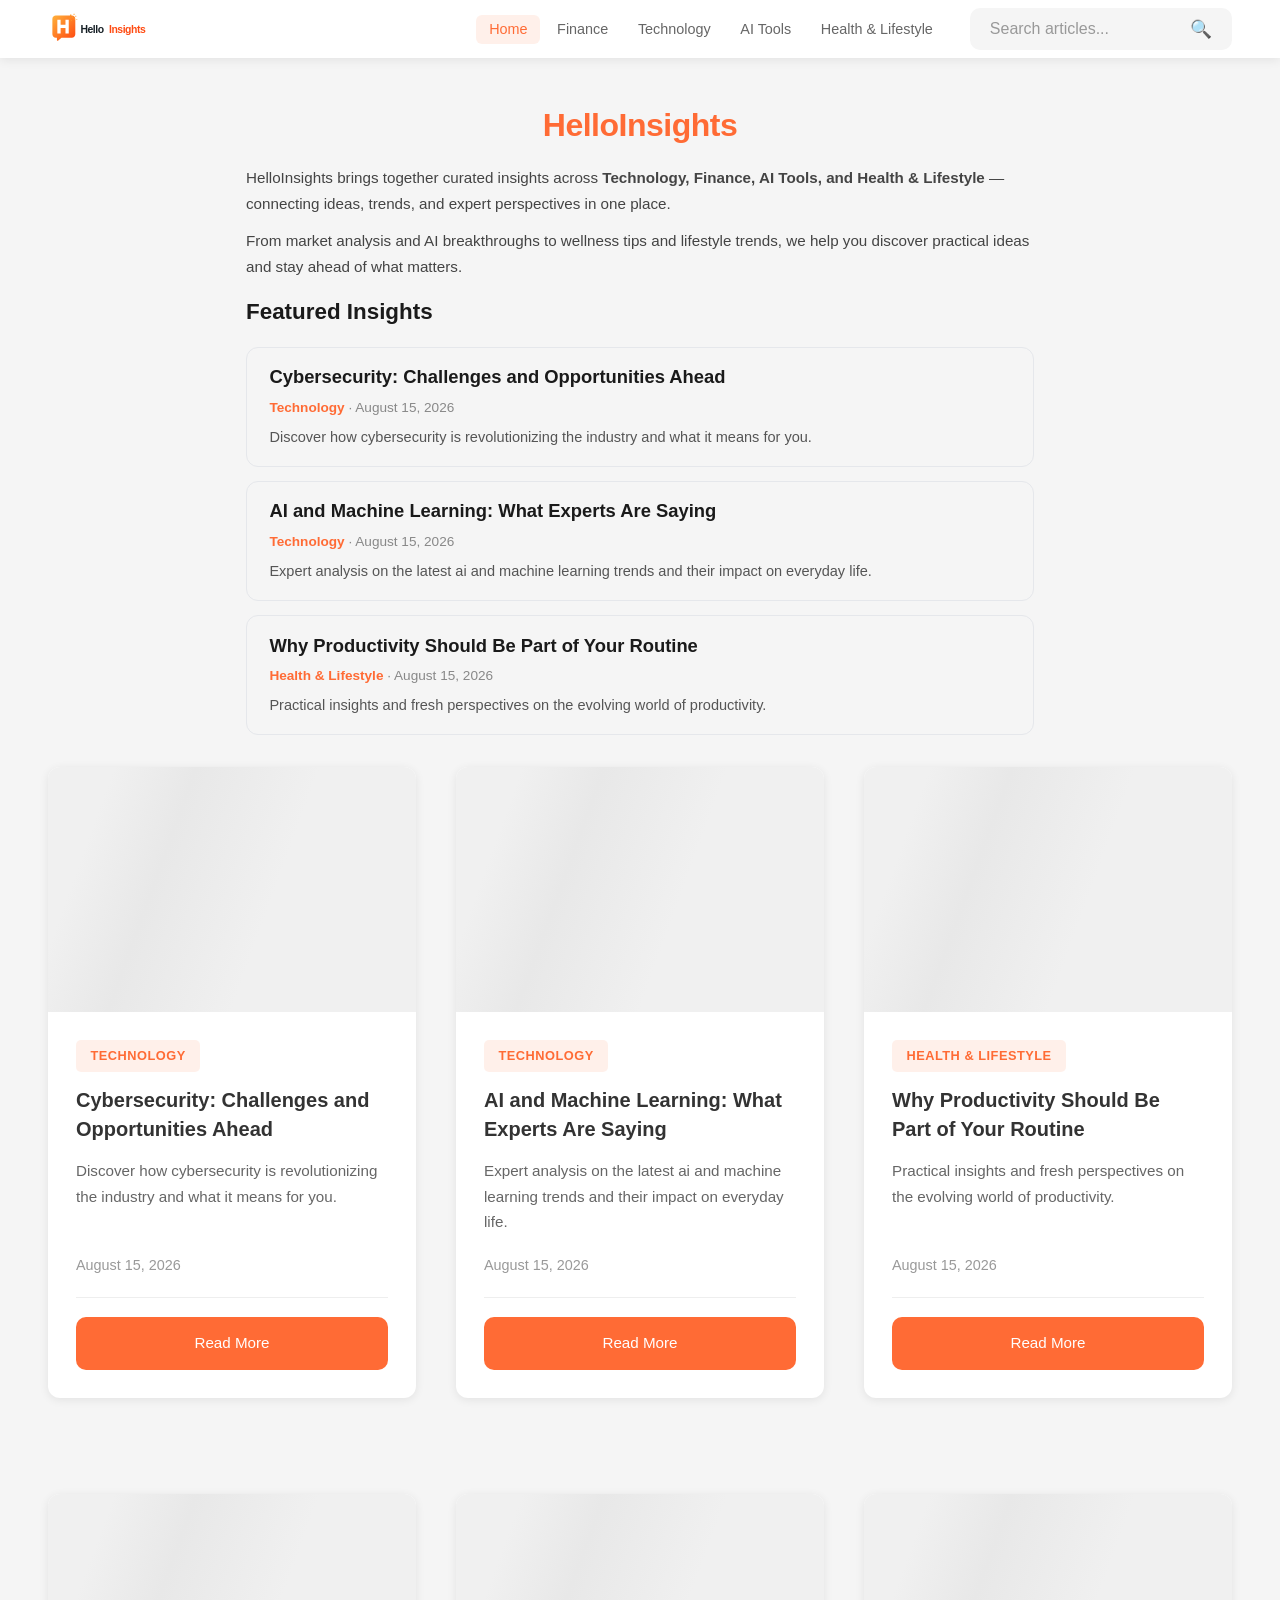
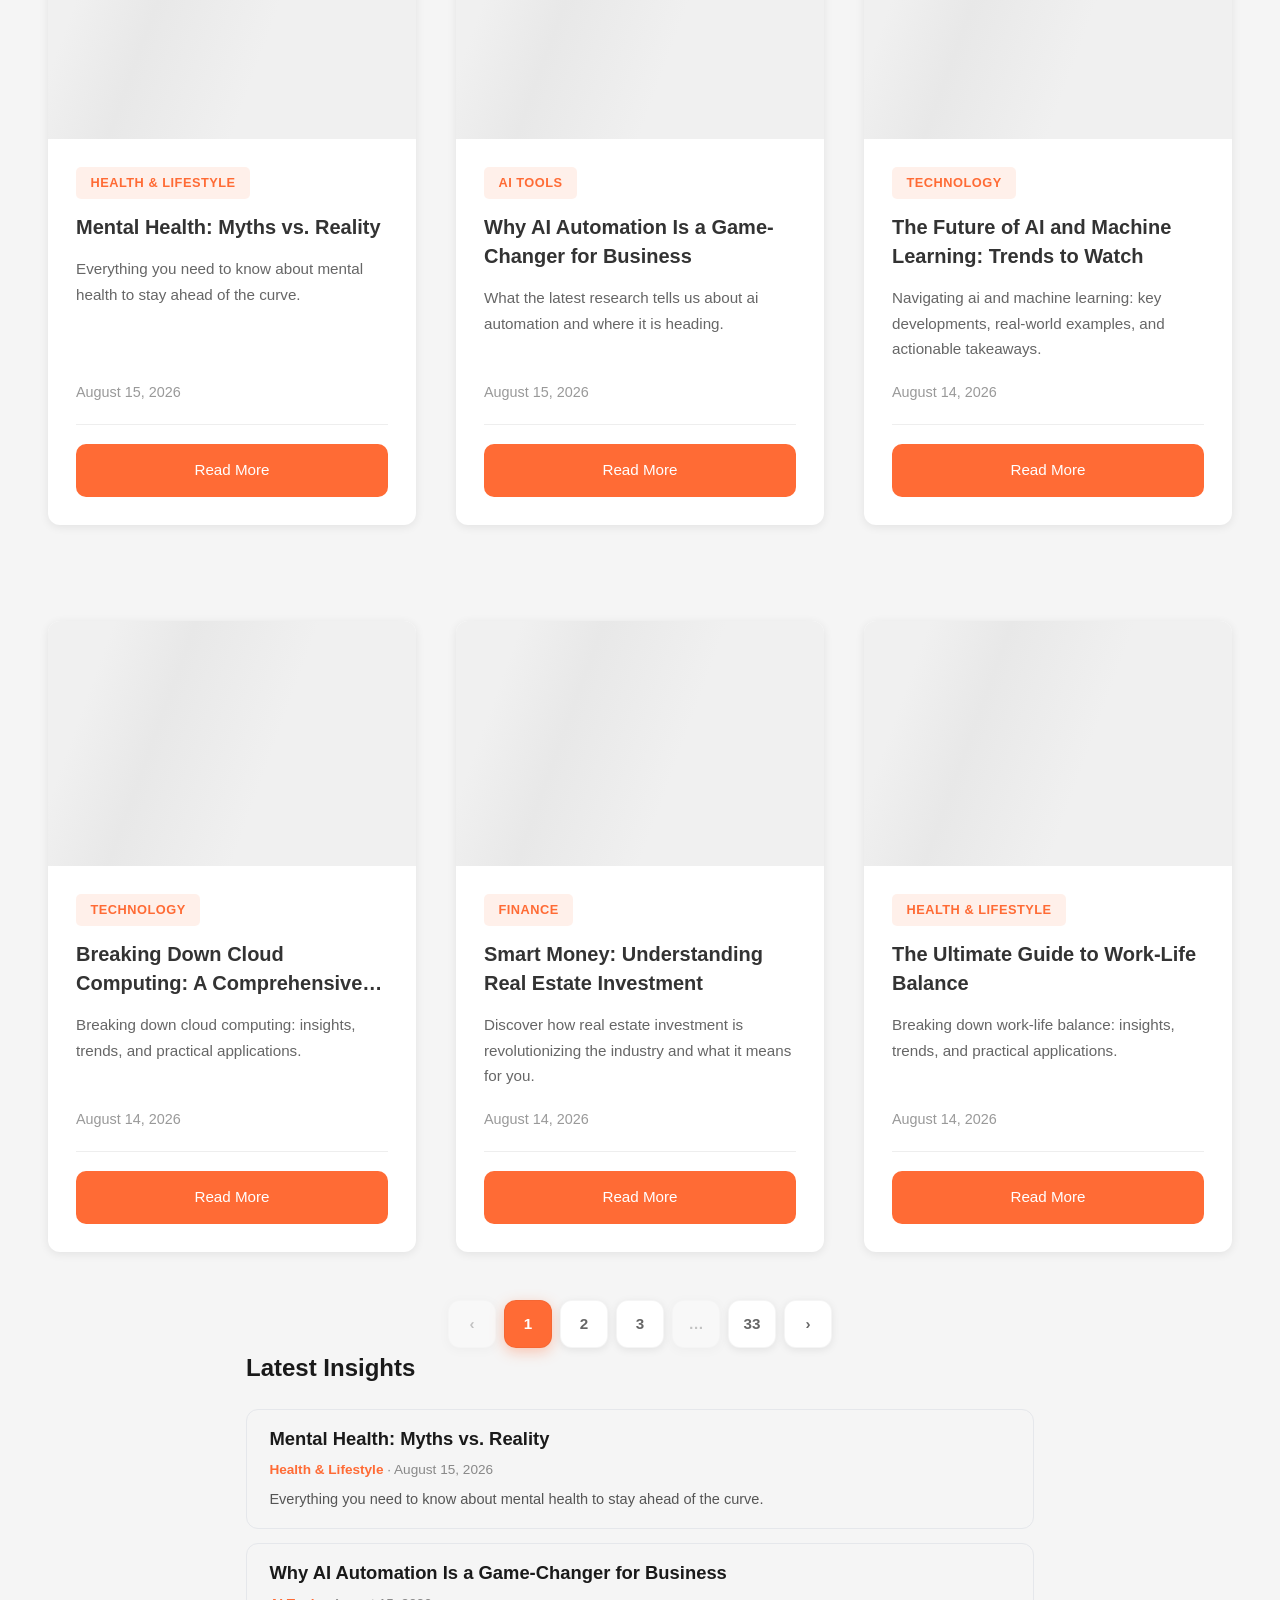
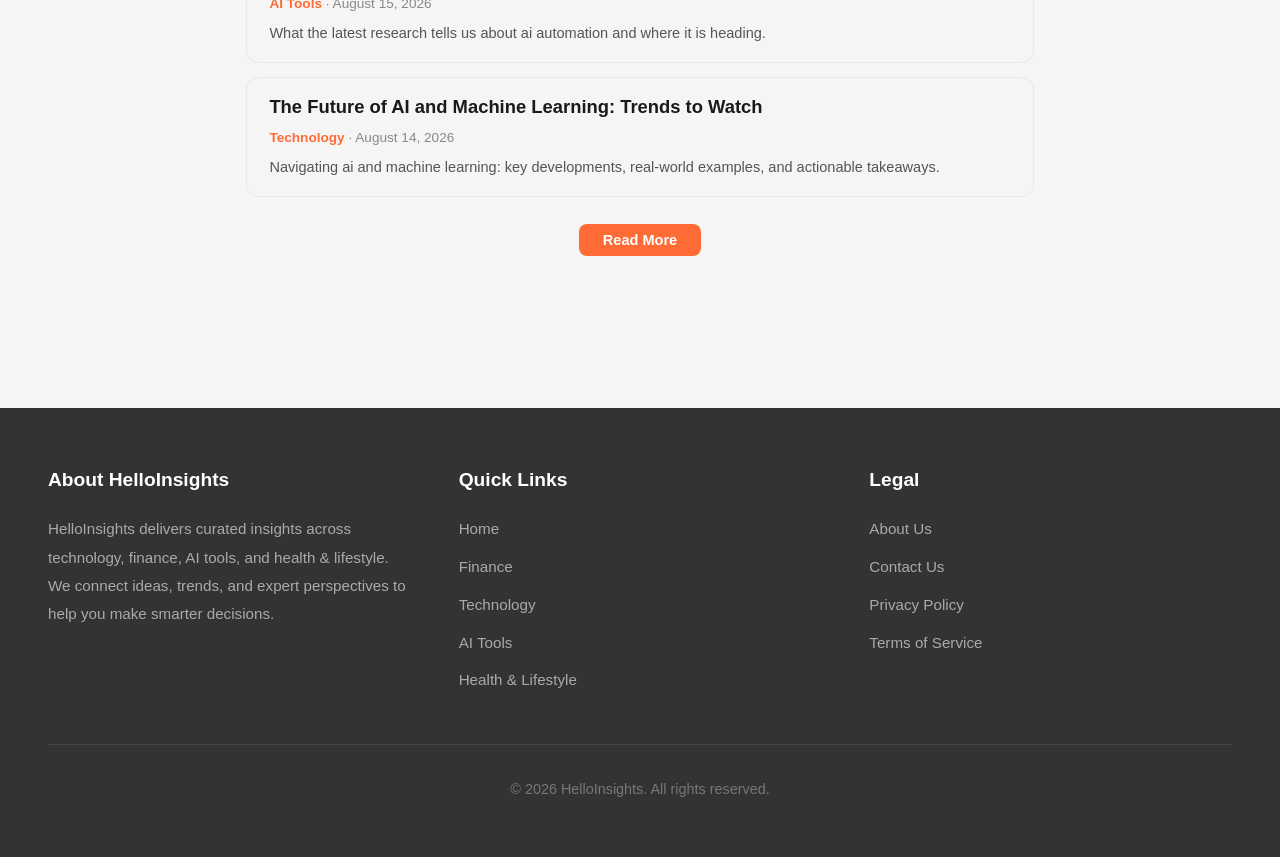
==== index.html @ 56c9c2f6 "Initial commit" ====
<!DOCTYPE html>
<html lang="en">
<head>
    <meta charset="UTF-8">
    <link rel="icon" href="data:image/svg+xml,%3Csvg xmlns='http://www.w3.org/2000/svg' viewBox='0 0 32 32'%3E%3Crect width='32' height='32' rx='6' fill='%23ff6b35'/%3E%3Ctext x='16' y='23' text-anchor='middle' fill='white' font-family='Arial,sans-serif' font-weight='bold' font-size='22'%3EH%3C/text%3E%3C/svg%3E" />
    <meta name="viewport" content="width=device-width, initial-scale=1.0">
    <title>HelloInsights | Technology, Finance, AI &amp; Lifestyle Insights</title>
    <meta name="description" content="Explore the latest insights on technology, finance, AI tools, health, and lifestyle. Discover practical ideas, trends, and expert perspectives with HelloInsights.">
    <meta name="keywords" content="news, insights, technology, finance, AI, health, lifestyle">
    <link rel="preconnect" href="https://images.unsplash.com" crossorigin>
    <link rel="dns-prefetch" href="https://images.unsplash.com">
    <link rel="preconnect" href="https://pagead2.googlesyndication.com" crossorigin>
    <link rel="dns-prefetch" href="https://pagead2.googlesyndication.com">
    <link rel="stylesheet" href="style.css" media="print" onload="this.media='all'">
    <noscript><link rel="stylesheet" href="style.css"></noscript>
    <script src="ads-config.js" defer></script>
    <script src="config-loader.js" async></script>
    <style>
    /* ===== Hero Intro ===== */
    .hero-intro{max-width:820px;margin:0 auto 0.8rem;padding:0 1rem;text-align:left;color:#444;line-height:1.7;font-size:0.95rem;}
    .hero-intro h1{font-size:2rem;font-weight:800;color:#ff6b35;text-align:center;margin:0 0 0.8rem;letter-spacing:-0.5px;}
    .hero-intro p{margin-bottom:0.7rem;}
    .hero-intro p:last-child{margin-bottom:0;}

    /* ===== Featured Insights Section ===== */
    .featured-section{max-width:820px;margin:0 auto 2rem;padding:0 1rem;}
    .featured-section h2{font-size:1.4rem;font-weight:700;color:#1a1a1a;margin-bottom:1rem;}
    .featured-card{display:block;padding:1.1rem 1.4rem;border:1px solid #e5e7eb;border-radius:12px;margin-bottom:0.85rem;text-decoration:none;color:inherit;transition:box-shadow .2s,border-color .2s;}
    .featured-card:hover{border-color:#ff6b35;box-shadow:0 2px 12px rgba(255,107,53,.10);}
    .featured-card-title{font-size:1.15rem;font-weight:700;color:#1a1a1a;margin:0 0 .35rem;line-height:1.35;}
    .featured-card-meta{font-size:.85rem;color:#888;margin-bottom:.45rem;}
    .featured-card-meta .cat{color:#ff6b35;font-weight:600;}
    .featured-card-excerpt{font-size:.91rem;color:#555;line-height:1.55;display:-webkit-box;-webkit-line-clamp:2;-webkit-box-orient:vertical;overflow:hidden;margin:0;}
    /* ===== Latest Insights Section (Bottom) ===== */
    .latest-section{max-width:820px;margin:0 auto 3rem;padding:0 1rem;}
    .latest-section h2{font-size:1.5rem;font-weight:700;color:#1a1a1a;margin-bottom:1.25rem;}
    .latest-card{display:block;padding:1.1rem 1.4rem;border:1px solid #e5e7eb;border-radius:12px;margin-bottom:0.85rem;text-decoration:none;color:inherit;transition:box-shadow .2s,border-color .2s;}
    .latest-card:hover{border-color:#ff6b35;box-shadow:0 2px 12px rgba(255,107,53,.10);}
    .latest-card-title{font-size:1.15rem;font-weight:700;color:#1a1a1a;margin:0 0 .35rem;line-height:1.35;}
    .latest-card-meta{font-size:.85rem;color:#888;margin-bottom:.45rem;}
    .latest-card-meta .cat{color:#ff6b35;font-weight:600;}
    .latest-card-excerpt{font-size:.91rem;color:#555;line-height:1.55;display:-webkit-box;-webkit-line-clamp:2;-webkit-box-orient:vertical;overflow:hidden;margin:0;}
    .read-more-btn-inline{display:inline-block;margin-top:.8rem;padding:8px 24px;background:#ff6b35;color:#fff;border:none;border-radius:8px;font-size:.91rem;font-weight:600;cursor:pointer;transition:background .2s;}
    .read-more-btn-inline:hover{background:#e55a2b;}
    /* ===== Mobile Header Optimization ===== */
    @media(max-width:768px){
        .header-content{padding:0 16px!important;min-height:0!important;}
        .header{padding:0!important;}
        .logo svg{max-height:36px!important;width:auto!important;}
        .nav{font-size:14px!important;}
        .nav a{font-size:14px!important;padding:6px 8px!important;}
        .search-box input{font-size:13px!important;height:32px!important;}
        .search-box button{font-size:14px!important;height:32px!important;width:32px!important;}
        .hero-intro{margin-bottom:0.6rem!important;}
        .hero-intro h1{font-size:1.5rem!important;margin-bottom:0.5rem!important;}
        .hero-intro p{font-size:0.85rem!important;line-height:1.5!important;margin-bottom:0.5rem!important;}
        .featured-section{margin-bottom:1.2rem!important;}
        .featured-card{padding:0.75rem 0.9rem!important;margin-bottom:0.6rem!important;}
        .featured-card-title{font-size:0.98rem!important;}
        .latest-section{margin-bottom:1.5rem!important;}
        .latest-card{padding:0.75rem 0.9rem!important;margin-bottom:0.6rem!important;}
        .latest-card-title{font-size:0.98rem!important;}
        .latest-card-meta{font-size:0.78rem!important;margin-bottom:0.3rem!important;}
        .latest-card-excerpt{font-size:0.84rem!important;line-height:1.45!important;}
    }
    /* ===== Ad Slot Placeholders — min-height 250px to prevent CLS ===== */
    .ad-slot{margin:1.2rem auto;text-align:center;min-height:250px;display:flex;align-items:center;justify-content:center;}
    @media(max-width:768px){.ad-slot{min-height:200px;margin:0.8rem auto;}}
    /* ===== Inline Ad Banner (between article cards) ===== */
    .inline-ad-banner{grid-column:1/-1;margin:0.5rem 0;}
    </style>
</head>
<body>
    <header class="header">
        <div class="header-content">
            <a href="index.html" class="logo">
<svg xmlns="http://www.w3.org/2000/svg" viewBox="0 0 180 58" width="180" height="58" role="img" aria-label="HelloInsights logo" style="max-height:2.2rem;width:auto;display:block;">
  <defs>
    <linearGradient id="orange" x1="0" y1="0" x2="0.9" y2="1">
      <stop offset="0%" stop-color="#FFB13B"/>
      <stop offset="100%" stop-color="#FF4B12"/>
    </linearGradient>
    <linearGradient id="hello" x1="0" y1="0" x2="0" y2="1">
      <stop offset="0%" stop-color="#1B252B"/>
      <stop offset="100%" stop-color="#111A20"/>
    </linearGradient>
  </defs>
  <path d="M7.2 11.5 C7.2 8.3 9.8 5.8 13 5.8 H39.3 C42.5 5.8 45 8.3 45 11.5 V36.8 C45 40 42.5 42.5 39.3 42.5 H22.2 L16.5 47.3 C15.8 47.9 14.7 47.4 14.7 46.5 V42.5 H13 C9.8 42.5 7.2 40 7.2 36.8 Z" fill="url(#orange)"/>
  <path d="M15.4 12.7 H20.8 V21.2 H28.8 V12.7 H34.2 V35.5 H28.8 V26.4 H20.8 V35.5 H15.4 Z" fill="#FFFFFF"/>
  <g fill="#FF9B27">
    <rect x="36.3" y="4.2" width="2.2" height="2.2" rx="0.35"/>
    <rect x="42.0" y="2.8" width="1.9" height="1.9" rx="0.3"/>
    <rect x="39.4" y="7.5" width="2.0" height="2.0" rx="0.3"/>
    <rect x="45.0" y="6.3" width="1.6" height="1.6" rx="0.25"/>
    <rect x="35.0" y="9.1" width="1.6" height="1.6" rx="0.25"/>
    <rect x="42.5" y="10.5" width="2.0" height="2.0" rx="0.3"/>
    <rect x="46.8" y="11.8" width="1.4" height="1.4" rx="0.2"/>
    <rect x="38.2" y="13.1" width="1.5" height="1.5" rx="0.2"/>
  </g>
  <text x="53.5" y="35.2" font-family="Arial, Helvetica, sans-serif" font-size="17.2" font-weight="700" letter-spacing="-0.75" fill="url(#hello)">Hello</text>
  <text x="100.5" y="35.2" font-family="Arial, Helvetica, sans-serif" font-size="17.2" font-weight="700" letter-spacing="-0.75" fill="#FF4B12">Insights</text>
</svg>
            </a>
            <div class="menu-toggle" onclick="toggleMenu()">
                <span></span><span></span><span></span>
            </div>
            <div class="nav-container" id="navContainer">
                <nav>
                    <ul class="nav" id="navList"></ul>
                </nav>
                <div class="search-box">
                    <input type="text" placeholder="Search articles..." id="searchInput">
                    <button type="button" id="searchBtn">🔍</button>
                </div>
            </div>
        </div>
    </header>
    <main class="container">
        <!-- Ad: Native Top (728×90 / responsive) -->
        <div class="ad-slot" data-ad-slot="native-top"></div>
        <!-- Hero Intro -->
        <div class="hero-intro" id="heroIntro"></div>
        <!-- Search -->
        <div id="searchInfo" style="display:none;margin-bottom:1rem;padding:.5rem 1rem;background:#fff3cd;border-radius:8px;">
            <span id="searchText"></span>
            <button onclick="clearSearch()" style="margin-left:10px;background:#ff6b35;color:white;border:none;padding:2px 10px;border-radius:4px;cursor:pointer;">Clear</button>
        </div>
        <!-- Featured Insights -->
        <div class="featured-section" id="featuredSection" style="display:none;">
            <h2>Featured Insights</h2>
            <div id="featuredCards"></div>
            <div id="featuredReadMoreWrap" style="text-align:center;display:none;">
                <button class="read-more-btn-inline" id="featuredReadMoreBtn" onclick="expandFeatured()">Read More</button>
            </div>
        </div>
        <!-- Article Grid -->
        <div class="article-grid" id="articleGrid">
            <div class="loading" id="loading"></div>
        </div>
        <div class="pagination" id="pagination"></div>
        <!-- Ad: Interstitial (page turn) -->
        <div class="ad-slot" data-ad-slot="interstitial"></div>
        <!-- Latest Insights (bottom, 3 + Read More) -->
        <div class="latest-section" id="latestSection">
            <h2>Latest Insights</h2>
            <div id="latestCards"></div>
            <div id="latestReadMoreWrap" style="text-align:center;display:none;">
                <button class="read-more-btn-inline" id="latestReadMoreBtn" onclick="expandLatestInsights()">Read More</button>
            </div>
        </div>
        <!-- Ad: Banner Bottom (above footer) -->
        <div class="ad-slot" data-ad-slot="banner-bottom"></div>
        <!-- Ad: Anchor (bottom floating) -->
        <div class="ad-slot" data-ad-slot="anchor" style="position:fixed;bottom:0;left:0;right:0;z-index:999;"></div>
    </main>
    <footer class="footer">
        <div class="footer-content">
            <div class="footer-section">
                <h4 id="footerAboutTitle">About HelloInsights</h4>
                <p id="footerAboutText"></p>
            </div>
            <div class="footer-section">
                <h4>Quick Links</h4>
                <ul id="footerLinks"></ul>
            </div>
            <div class="footer-section">
                <h4>Legal</h4>
                <ul>
                    <li><a href="about.html">About Us</a></li>
                    <li><a href="contact.html">Contact Us</a></li>
                    <li><a href="privacy.html">Privacy Policy</a></li>
                    <li><a href="terms.html">Terms of Service</a></li>
                </ul>
            </div>
        </div>
        <div class="footer-bottom">
            <p>&copy; <script>document.write(new Date().getFullYear())</script> HelloInsights. All rights reserved.</p>
        </div>
    </footer>
    <button class="back-to-top" id="backToTop" onclick="scrollToTop()">↑</button>
    <script>
    // ===== SUBDOMAIN CONFIG =====
    var SITE_CONFIGS = {
        'finance': {
            name: 'Finance',
            tagline: 'FINANCE NEWS & INSIGHTS',
            aboutText: 'Your trusted source for the latest finance news, market analysis, and investment insights.',
            fallbackImage: 'https://images.unsplash.com/photo-1611974789855-9c2a0a7236a3?w=600&h=400&fit=crop',
            jsonFile: 'articles-finance.json',
            titleSuffix: 'Finance News, Investing & Market Insights | HelloInsights',
            metaDesc: 'Explore personal finance, investing, markets, banking, fintech, economic trends and money management insights from HelloInsights Finance.',
            heroIntro: '<p>Finance, investing, markets, banking, fintech, and practical money insights for everyday financial decisions.</p>',
            gaId: 'G-FINANCE-XXXXXXX',
            featuredTopics: ['Personal Finance', 'Investing', 'Markets', 'Fintech', 'Banking']
        },
        'technology': {
            name: 'Technology',
            tagline: 'TECHNOLOGY NEWS & INSIGHTS',
            aboutText: 'Your trusted source for the latest technology news, product reviews, and industry trends.',
            fallbackImage: 'https://images.unsplash.com/photo-1518770660439-4636190af475?w=600&h=400&fit=crop',
            jsonFile: 'articles-technology.json',
            titleSuffix: 'Technology News & Innovation Insights | HelloInsights',
            metaDesc: 'Explore the latest technology news, product reviews, digital innovation and industry insights from HelloInsights Technology.',
            heroIntro: '<p>Technology, apps, gadgets, digital products, and the latest trends shaping how we work, connect, and live.</p>',
            gaId: 'G-TECH-XXXXXXX',
            featuredTopics: ['AI', 'Cybersecurity', 'Cloud', 'Web3', 'IoT']
        },
        'ai-tools': {
            name: 'AI Tools',
            tagline: 'AI TOOLS NEWS & INSIGHTS',
            aboutText: 'Your trusted source for the latest AI tools news, reviews, and industry insights.',
            fallbackImage: 'https://images.unsplash.com/photo-1682687982501-1e58ab814714?w=600&h=400&fit=crop',
            jsonFile: 'articles-ai-tools.json',
            titleSuffix: 'AI Tools News & Reviews | HelloInsights',
            metaDesc: 'Explore the latest AI tools news, reviews, and artificial intelligence insights from HelloInsights AI Tools.',
            heroIntro: '<p>AI tools for work, writing, productivity, business, creativity, and everyday tasks, with useful tools worth trying.</p>',
            gaId: 'G-AITOOLS-XXXXXXX',
            featuredTopics: ['ChatGPT', 'AI Image', 'AI Coding', 'Automation', 'ML Platforms']
        },
        'health-lifestyle': {
            name: 'Health & Lifestyle',
            tagline: 'HEALTH & LIFESTYLE INSIGHTS',
            aboutText: 'Your trusted source for the latest health news, wellness tips, and lifestyle insights.',
            fallbackImage: 'https://images.unsplash.com/photo-1498837167922-ddd27525d352?w=600&h=400&fit=crop',
            jsonFile: 'articles-health-lifestyle.json',
            titleSuffix: 'Health & Lifestyle Insights | HelloInsights',
            metaDesc: 'Explore the latest health news, wellness tips, and lifestyle insights from HelloInsights Health & Lifestyle.',
            heroIntro: '<p>Health, wellness, travel, habits, and lifestyle ideas for making everyday life healthier, easier, and more enjoyable.</p>',
            gaId: 'G-HEALTH-XXXXXXX',
            featuredTopics: ['Nutrition', 'Fitness', 'Mental Health', 'Sleep', 'Wellness']
        }
    };

    // ===== MAIN DOMAIN CONFIG =====
    var MAIN_DOMAIN_TITLE = 'HelloInsights | Technology, Finance, AI & Lifestyle Insights';
    var MAIN_DOMAIN_META = 'Explore the latest insights on technology, finance, AI tools, health, and lifestyle. Discover practical ideas, trends, and expert perspectives with HelloInsights.';
    var MAIN_DOMAIN_NAME = 'HelloInsights';
    var MAIN_DOMAIN_TAGLINE = 'TECHNOLOGY · FINANCE · AI TOOLS · HEALTH & LIFESTYLE';
    var MAIN_DOMAIN_ABOUT = 'HelloInsights delivers curated insights across technology, finance, AI tools, and health & lifestyle. We connect ideas, trends, and expert perspectives to help you make smarter decisions.';
    var MAIN_DOMAIN_HERO_INTRO = '<h1>HelloInsights</h1><p>HelloInsights brings together curated insights across <strong>Technology, Finance, AI Tools, and Health & Lifestyle</strong> — connecting ideas, trends, and expert perspectives in one place.</p><p>From market analysis and AI breakthroughs to wellness tips and lifestyle trends, we help you discover practical ideas and stay ahead of what matters.</p>';
    var MAIN_DOMAIN_GA_ID = 'G-Q4QHZKZT46';
    var BASE_DOMAIN = 'helloinsights.online';

    // ===== ALL CATEGORY NAMES (for main domain) =====
    var ALL_CATEGORY_NAMES = {};
    (function() {
        var keys = Object.keys(SITE_CONFIGS);
        for (var i = 0; i < keys.length; i++) {
            ALL_CATEGORY_NAMES[keys[i]] = SITE_CONFIGS[keys[i]].name;
        }
    })();

    // ===== ALL FALLBACK IMAGES (for main domain) =====
    var ALL_FALLBACK_IMAGES = {};
    (function() {
        var keys = Object.keys(SITE_CONFIGS);
        for (var i = 0; i < keys.length; i++) {
            ALL_FALLBACK_IMAGES[keys[i]] = SITE_CONFIGS[keys[i]].fallbackImage;
        }
    })();

    // ===== DETECT DOMAIN =====
    var host = window.location.hostname;
    var sub = host.split('.')[0];
    var IS_MAIN_DOMAIN = !SITE_CONFIGS[sub];
    var CFG = IS_MAIN_DOMAIN ? null : SITE_CONFIGS[sub];
    var CAT_ID = IS_MAIN_DOMAIN ? '' : sub;

    // ===== GA4 =====
    (function() {
        var gaId = IS_MAIN_DOMAIN ? MAIN_DOMAIN_GA_ID : CFG.gaId;
        if (!gaId || gaId.indexOf('XXXXXXX') !== -1) return;
        var s = document.createElement('script');
        s.async = true;
        s.src = 'https://www.googletagmanager.com/gtag/js?id=' + gaId;
        document.head.appendChild(s);
        window.dataLayer = window.dataLayer || [];
        function gtag(){dataLayer.push(arguments);}
        window.gtag = gtag;
        gtag('js', new Date());
        gtag('config', gaId);
    })();

    // ===== APPLY CONFIG TO PAGE =====
    if (IS_MAIN_DOMAIN) {
        document.title = MAIN_DOMAIN_TITLE;
        document.querySelector('meta[name="description"]').setAttribute('content', MAIN_DOMAIN_META);
        document.getElementById('footerAboutTitle').textContent = 'About HelloInsights';
        document.getElementById('footerAboutText').textContent = MAIN_DOMAIN_ABOUT;
        document.getElementById('heroIntro').innerHTML = MAIN_DOMAIN_HERO_INTRO;
    } else {
        document.title = CFG.titleSuffix;
        document.querySelector('meta[name="description"]').setAttribute('content', CFG.metaDesc);
        document.getElementById('footerAboutTitle').textContent = 'About ' + CFG.name;
        document.getElementById('footerAboutText').textContent = CFG.aboutText;
        if (CFG.heroIntro) {
            document.getElementById('heroIntro').innerHTML = CFG.heroIntro;
        } else {
            document.getElementById('heroIntro').style.display = 'none';
        }
    }

    // ===== NAVIGATION =====
    function buildSubdomainUrl(catId) {
        return 'https://' + catId + '.' + BASE_DOMAIN;
    }
    (function() {
        var navList = document.getElementById('navList');
        if (IS_MAIN_DOMAIN) {
            var html = '<li><a href="index.html" class="active">Home</a></li>';
            var catKeys = Object.keys(SITE_CONFIGS);
            for (var i = 0; i < catKeys.length; i++) {
                var k = catKeys[i];
                html += '<li><a href="' + buildSubdomainUrl(k) + '/index.html">' + SITE_CONFIGS[k].name + '</a></li>';
            }
            navList.innerHTML = html;
        } else {
            navList.innerHTML =
                '<li><a href="' + buildSubdomainUrl('') + '/index.html">Home</a></li>' +
                '<li><a href="index.html" class="active">' + CFG.name + '</a></li>';
        }
    })();

    // ===== FOOTER LINKS =====
    (function() {
        var footerLinks = document.getElementById('footerLinks');
        if (IS_MAIN_DOMAIN) {
            var html = '<li><a href="index.html">Home</a></li>';
            var catKeys = Object.keys(SITE_CONFIGS);
            for (var i = 0; i < catKeys.length; i++) {
                var k = catKeys[i];
                html += '<li><a href="' + buildSubdomainUrl(k) + '/index.html">' + SITE_CONFIGS[k].name + '</a></li>';
            }
            footerLinks.innerHTML = html;
        } else {
            footerLinks.innerHTML =
                '<li><a href="' + buildSubdomainUrl('') + '/index.html">Home</a></li>' +
                '<li><a href="index.html">' + CFG.name + '</a></li>';
        }
    })();

    // ===== FEATURED TOPIC TAGS =====
    (function() {
        var tagsEl = document.getElementById('featuredTags');
        if (!tagsEl) return;
        if (IS_MAIN_DOMAIN) {
            // Show all category names as tags, linking to subdomain
            var html = '';
            var catKeys = Object.keys(SITE_CONFIGS);
            for (var i = 0; i < catKeys.length; i++) {
                var k = catKeys[i];
                html += '<a href="' + buildSubdomainUrl(k) + '/index.html">' + SITE_CONFIGS[k].name + '</a>';
            }
            tagsEl.innerHTML = html;
        } else if (CFG.featuredTopics) {
            var html2 = '';
            for (var t = 0; t < CFG.featuredTopics.length; t++) {
                html2 += '<a href="#" onclick="searchByTopic(\'' + CFG.featuredTopics[t].replace(/'/g, "\\'") + '\');return false;">' + CFG.featuredTopics[t] + '</a>';
            }
            tagsEl.innerHTML = html2;
        }
    })();

    // ===== ARTICLE LOGIC =====
    var ARTICLES_PER_PAGE = 9;
    var currentPage = 1;
    var filteredArticles = [];
    var isSearching = false;
    var searchQuery = '';
    var categoryNames = IS_MAIN_DOMAIN ? ALL_CATEGORY_NAMES : {};
    if (!IS_MAIN_DOMAIN) categoryNames[CAT_ID] = CFG.name;
    var fallbackImages = IS_MAIN_DOMAIN ? ALL_FALLBACK_IMAGES : {};
    if (!IS_MAIN_DOMAIN) fallbackImages[CAT_ID] = CFG.fallbackImage;
    var defaultFallback = IS_MAIN_DOMAIN ? ALL_FALLBACK_IMAGES['finance'] : CFG.fallbackImage;
    var allArticlesCache = [];
    var latestExpanded = false;
    var featuredExpanded = false;
    var featuredArticles = [];
    var latestArticles = [];

    // Build article URL — always use relative path (main domain has its own article.html)
    function getArticleUrl(article) {
        return 'article.html?id=' + article.id;
    }

    // Format date
    function formatDate(dateStr) {
        if (!dateStr) return '';
        var parts = dateStr.split('-');
        if (parts.length !== 3) return dateStr;
        var d = new Date(parts[0] + '-' + parts[1] + '-' + parts[2]);
        var months = ['January','February','March','April','May','June','July','August','September','October','November','December'];
        return months[d.getMonth()] + ' ' + d.getDate() + ', ' + d.getFullYear();
    }

    function getFallbackImage(cat) { return fallbackImages[cat] || defaultFallback; }

    function createArticleCard(article) {
        var catName = categoryNames[article.category] || article.category;
        var fb = getFallbackImage(article.category);
        var dateDisplay = formatDate(article.date);
        var articleUrl = getArticleUrl(article);
        return '<article class="article-card">' +
            '<div class="card-image"><img src="' + article.image + '" alt="' + article.title + '" width="600" height="400" loading="lazy" decoding="async" onerror="this.src=\'' + fb + '\'"></div>' +
            '<div class="card-content">' +
            '<span class="card-category">' + catName + '</span>' +
            '<h3 class="card-title"><a href="' + articleUrl + '">' + article.title + '</a></h3>' +
            '<p class="card-excerpt">' + article.excerpt + '</p>' +
            '<div class="card-meta"><span>' + dateDisplay + '</span></div>' +
            '<a href="' + articleUrl + '" class="read-more-btn">Read More</a>' +
            '</div></article>';
    }

    // Inline ad banner HTML
    function createInlineAdBanner(slotId) {
        return '<div class="inline-ad-banner"><div class="ad-slot" data-ad-slot="' + slotId + '"></div></div>';
    }

    function renderPagination(total) {
        var pages = Math.ceil(total / ARTICLES_PER_PAGE);
        var el = document.getElementById('pagination');
        if (!el || pages <= 1) { if (el) el.innerHTML = ''; return; }
        var h = '';
        if (currentPage > 1) h += '<a href="#" class="page-btn" onclick="changePage(' + (currentPage - 1) + ');return false;">‹</a>';
        else h += '<span class="page-btn disabled">‹</span>';
        var range = 2;
        var start = Math.max(2, currentPage - range);
        var end = Math.min(pages - 1, currentPage + range);
        if (currentPage === 1) h += '<span class="page-btn active">1</span>';
        else h += '<a href="#" class="page-btn" onclick="changePage(1);return false;">1</a>';
        if (start > 2) h += '<span class="page-btn disabled" style="cursor:default;">…</span>';
        for (var i = start; i <= end; i++) {
            if (i === currentPage) h += '<span class="page-btn active">' + i + '</span>';
            else h += '<a href="#" class="page-btn" onclick="changePage(' + i + ');return false;">' + i + '</a>';
        }
        if (end < pages - 1) h += '<span class="page-btn disabled" style="cursor:default;">…</span>';
        if (currentPage === pages) h += '<span class="page-btn active">' + pages + '</span>';
        else h += '<a href="#" class="page-btn" onclick="changePage(' + pages + ');return false;">' + pages + '</a>';
        if (currentPage < pages) h += '<a href="#" class="page-btn" onclick="changePage(' + (currentPage + 1) + ');return false;">›</a>';
        else h += '<span class="page-btn disabled">›</span>';
        el.innerHTML = h;
    }

    function changePage(p) {
        if (isSearching) {
            var t = Math.ceil(filteredArticles.length / ARTICLES_PER_PAGE);
            if (p < 1 || p > t) return;
            currentPage = p;
            renderSearchResults(filteredArticles);
        } else {
            var t2 = Math.ceil(allArticlesCache.length / ARTICLES_PER_PAGE);
            if (p < 1 || p > t2) return;
            currentPage = p;
            fetchArticlesForPage(p);
        }
        window.scrollTo({ top: 0, behavior: 'smooth' });
    }

    function handleSearch() {
        var input = document.getElementById('searchInput');
        if (!input) return;
        var q = input.value.trim();
        searchQuery = q;
        if (!q) { clearSearch(); return; }
        isSearching = true; currentPage = 1;
        var lq = q.toLowerCase();
        filteredArticles = allArticlesCache.filter(function(a) {
            var cn = categoryNames[a.category] || a.category;
            return a.title.toLowerCase().indexOf(lq) !== -1 || a.excerpt.toLowerCase().indexOf(lq) !== -1 ||
                   a.category.toLowerCase().indexOf(lq) !== -1 || cn.toLowerCase().indexOf(lq) !== -1;
        });
        var si = document.getElementById('searchInfo'), st = document.getElementById('searchText');
        if (si && st) { si.style.display = 'block'; st.textContent = 'Found ' + filteredArticles.length + ' results for "' + q + '"'; }
        renderSearchResults(filteredArticles);
    }

    function searchByTopic(topic) {
        var input = document.getElementById('searchInput');
        if (input) input.value = topic;
        handleSearch();
        window.scrollTo({ top: 0, behavior: 'smooth' });
    }

    function clearSearch() {
        isSearching = false; searchQuery = ''; currentPage = 1;
        var input = document.getElementById('searchInput');
        if (input) input.value = '';
        var si = document.getElementById('searchInfo');
        if (si) si.style.display = 'none';
        fetchArticlesForPage(1);
    }

    function initSearch() {
        var input = document.getElementById('searchInput'), btn = document.getElementById('searchBtn');
        if (input) input.addEventListener('keypress', function(e) { if (e.key === 'Enter') { e.preventDefault(); handleSearch(); } });
        if (btn) btn.addEventListener('click', function(e) { e.preventDefault(); handleSearch(); });
    }

    function fetchArticlesForPage(page) {
        var start = (page - 1) * ARTICLES_PER_PAGE;
        renderPageArticles(allArticlesCache.slice(start, start + ARTICLES_PER_PAGE));
    }

    function renderPageArticles(articles) {
        var grid = document.getElementById('articleGrid');
        var loading = document.getElementById('loading');
        if (loading) loading.remove();
        if (!grid) return;
        if (articles.length === 0) {
            grid.innerHTML = '<p style="text-align:center;grid-column:1/-1;padding:3rem;">No articles found.</p>';
            document.getElementById('pagination').innerHTML = '';
            return;
        }
        var html = '';
        for (var i = 0; i < articles.length; i++) {
            html += createArticleCard(articles[i]);
            if (i === 2) html += createInlineAdBanner('banner-mid-1');
            if (i === 5) html += createInlineAdBanner('banner-mid-2');
        }
        grid.innerHTML = html;
        renderPagination(allArticlesCache.length);
        if (window.AdConfig && typeof window.AdConfig.renderAll === 'function') {
            window.AdConfig.renderAll();
        }
    }

    function renderSearchResults(articles) {
        var grid = document.getElementById('articleGrid');
        var loading = document.getElementById('loading');
        if (loading) loading.remove();
        if (!grid) return;
        if (articles.length === 0) {
            grid.innerHTML = '<p style="text-align:center;grid-column:1/-1;padding:3rem;color:#666;">No articles found for "' + searchQuery + '".</p>';
            document.getElementById('pagination').innerHTML = '';
            return;
        }
        var start = (currentPage - 1) * ARTICLES_PER_PAGE;
        var page = articles.slice(start, start + ARTICLES_PER_PAGE);
        var html = '';
        for (var i = 0; i < page.length; i++) {
            html += createArticleCard(page[i]);
            if (i === 2) html += createInlineAdBanner('banner-mid-1');
            if (i === 5) html += createInlineAdBanner('banner-mid-2');
        }
        grid.innerHTML = html;
        renderPagination(articles.length);
        if (window.AdConfig && typeof window.AdConfig.renderAll === 'function') {
            window.AdConfig.renderAll();
        }
    }

    // ===== Featured Insights (3 + Read More) =====
    function renderFeaturedInsights(articles) {
        featuredArticles = articles;
        var section = document.getElementById('featuredSection');
        var container = document.getElementById('featuredCards');
        var readMoreWrap = document.getElementById('featuredReadMoreWrap');
        if (!container || !section || articles.length === 0) { if (section) section.style.display = 'none'; return; }
        section.style.display = 'block';
        var showCount = featuredExpanded ? Math.min(articles.length, 12) : Math.min(3, articles.length);
        var html = '';
        for (var i = 0; i < showCount; i++) {
            var a = articles[i];
            var catName = categoryNames[a.category] || a.category;
            var articleUrl = getArticleUrl(a);
            html += '<a class="featured-card" href="' + articleUrl + '">' +
                '<p class="featured-card-title">' + a.title + '</p>' +
                '<p class="featured-card-meta"><span class="cat">' + catName + '</span> · ' + formatDate(a.date) + '</p>' +
                '<p class="featured-card-excerpt">' + a.excerpt + '</p>' +
                '</a>';
        }
        container.innerHTML = html;
        if (readMoreWrap) {
            if (!featuredExpanded && articles.length > 3) {
                readMoreWrap.style.display = 'block';
            } else {
                readMoreWrap.style.display = 'none';
            }
        }
    }
    function expandFeatured() {
        featuredExpanded = true;
        renderFeaturedInsights(featuredArticles);
    }

    // ===== Latest Insights (bottom, 3 + Read More) =====
    function renderLatestInsights(articles) {
        latestArticles = articles;
        var container = document.getElementById('latestCards');
        var section = document.getElementById('latestSection');
        var readMoreWrap = document.getElementById('latestReadMoreWrap');
        if (!container || !section || articles.length === 0) { if (section) section.style.display = 'none'; return; }
        var showCount = latestExpanded ? Math.min(articles.length, 12) : Math.min(3, articles.length);
        var html = '';
        for (var i = 0; i < showCount; i++) {
            var a = articles[i];
            var catName = categoryNames[a.category] || a.category;
            var articleUrl = getArticleUrl(a);
            html += '<a class="latest-card" href="' + articleUrl + '">' +
                '<p class="latest-card-title">' + a.title + '</p>' +
                '<p class="latest-card-meta"><span class="cat">' + catName + '</span> · ' + formatDate(a.date) + '</p>' +
                '<p class="latest-card-excerpt">' + a.excerpt + '</p>' +
                '</a>';
        }
        container.innerHTML = html;
        if (readMoreWrap) {
            if (!latestExpanded && articles.length > 3) {
                readMoreWrap.style.display = 'block';
            } else {
                readMoreWrap.style.display = 'none';
            }
        }
    }
    function expandLatestInsights() {
        latestExpanded = true;
        renderLatestInsights(latestArticles);
    }

    // ===== Load Articles =====
    function initApp(allArticles) {
        allArticlesCache = allArticles;
        allArticlesCache.sort(function(a, b) {
            return (b.date || '').localeCompare(a.date || '');
        });
        // Featured: articles with featured=true, or fallback to first 3
        var featured = allArticlesCache.filter(function(a) { return a.featured === true; });
        if (featured.length === 0) {
            featured = allArticlesCache.slice(0, 3);
        }
        // Latest: top articles by date, excluding featured ones
        var featuredIds = {};
        for (var f = 0; f < featured.length; f++) featuredIds[featured[f].id] = true;
        var latest = allArticlesCache.filter(function(a) { return !featuredIds[a.id]; }).slice(0, 12);
        renderFeaturedInsights(featured);
        renderLatestInsights(latest);
        fetchArticlesForPage(1);
        initSearch();
    }

    if (IS_MAIN_DOMAIN) {
        // Main domain: load all 4 category JSONs in parallel, merge and sort
        var jsonFiles = [
            'articles-finance.json',
            'articles-technology.json',
            'articles-ai-tools.json',
            'articles-health-lifestyle.json'
        ];
        var loadedCount = 0;
        var mergedArticles = [];
        var loadErrors = [];
        for (var j = 0; j < jsonFiles.length; j++) {
            (function(file) {
                fetch(file)
                    .then(function(r) { if (!r.ok) throw new Error('HTTP ' + r.status); return r.json(); })
                    .then(function(data) {
                        var arts = data.articles || [];
                        for (var k = 0; k < arts.length; k++) {
                            mergedArticles.push(arts[k]);
                        }
                        loadedCount++;
                        if (loadedCount === jsonFiles.length) {
                            initApp(mergedArticles);
                        }
                    })
                    .catch(function(err) {
                        loadErrors.push(file + ': ' + err.message);
                        loadedCount++;
                        if (loadedCount === jsonFiles.length) {
                            if (mergedArticles.length > 0) {
                                console.warn('Partial load errors:', loadErrors);
                                initApp(mergedArticles);
                            } else {
                                var grid = document.getElementById('articleGrid');
                                if (grid) grid.innerHTML = '<p style="text-align:center;grid-column:1/-1;padding:3rem;color:#999;">Unable to load articles: ' + loadErrors.join('; ') + '</p>';
                            }
                        }
                    });
            })(jsonFiles[j]);
        }
    } else {
        // Subdomain: load single category JSON
        fetch(CFG.jsonFile)
            .then(function(r) { if (!r.ok) throw new Error('HTTP ' + r.status); return r.json(); })
            .then(function(data) {
                initApp(data.articles || []);
            })
            .catch(function(err) {
                console.error('Load error:', err.message);
                var grid = document.getElementById('articleGrid');
                if (grid) grid.innerHTML = '<p style="text-align:center;grid-column:1/-1;padding:3rem;color:#999;">Unable to load articles: ' + err.message + '</p>';
            });
    }

    // Config loader integration
    if (typeof loadSiteConfig === 'function') {
        loadSiteConfig(function(config) {
            if (config && config.categories) {
                for (var i = 0; i < config.categories.length; i++) {
                    var catId = config.categories[i].id;
                    if (categoryNames[catId] !== undefined) {
                        categoryNames[catId] = config.categories[i].name;
                    }
                }
            }
        });
    }
    </script>
</body>
</html>
---- style.css ----
/* ========================================
   HelloInsights - Global Styles (v3)
   ======================================== */

/* CSS Reset & Variables */
* { margin: 0; padding: 0; box-sizing: border-box; }
:root {
    --accent-color: #ff6b35;
    --primary-color: var(--accent-color);
    --primary-hover: #e85a2a;
    --text-dark: #333333;
    --text-medium: #666666;
    --text-light: #999999;
    --bg-light: #f5f5f5;
    --white: #ffffff;
    --shadow: 0 2px 10px rgba(0,0,0,0.08);
    --shadow-hover: 0 4px 20px rgba(0,0,0,0.12);
    --border-radius: 12px;
    --transition: all 0.3s ease;
}
.hero-intro h1{font-size:2rem;font-weight:800;color:#ff6b35;text-align:center;margin:0 0 0.8rem;letter-spacing:-0.5px;}
html { font-size: 16px; scroll-behavior: smooth; }
body {
    font-family: -apple-system, BlinkMacSystemFont, 'Segoe UI', Roboto, Oxygen, Ubuntu, Cantarell, sans-serif;
    line-height: 1.7; color: var(--text-dark); background-color: var(--bg-light);
    min-height: 100vh; font-size: 1rem;
}

/* ========== Header & Navigation ========== */
.header { background: var(--white); box-shadow: var(--shadow); position: sticky; top: 0; z-index: 1000; }
.header-content {
    max-width: 1400px; margin: 0 auto; padding: 0.5rem 3rem;
    display: flex; justify-content: space-between; align-items: center; flex-wrap: wrap; gap: 1rem;
}
.logo { font-size: 1.3rem; font-weight: 700; color: var(--text-dark); text-decoration: none; display: flex; align-items: center; gap: 0.5rem;flex-shrink: 0; }
.logo span { color: var(--primary-color); }
.logo-img { max-height: 3rem; width: auto; object-fit: contain; display: block; min-width: 0; }
.logo-text { font-size: 1.3rem; font-weight: 700; color: var(--text-dark); }
.logo:hover .logo-text { color: var(--primary-color); }
.logo-icon {
    width: 32px; height: 32px; background: linear-gradient(135deg, var(--primary-color), #ff8f65);
    border-radius: 8px; display: flex; align-items: center; justify-content: center;
    color: white; font-weight: bold; font-size: 1rem;
}
.nav-container { display: flex; align-items: center; gap: 1.5rem; flex-wrap: wrap; }
.nav { display: flex; gap: 0.25rem; list-style: none; }
.nav a {
    text-decoration: none; color: var(--text-medium); padding: 0.4rem 0.8rem;
    border-radius: 6px; transition: var(--transition); font-weight: 500; font-size: 0.9rem;
}
.nav a:hover, .nav a.active { color: var(--primary-color); background: rgba(255,107,53,0.1); }
.search-box {
    display: flex; align-items: center; background: var(--bg-light);
    border-radius: 10px; padding: 0.6rem 1.2rem; border: 1px solid transparent; transition: var(--transition);
}
.search-box:focus-within { border-color: var(--primary-color); background: var(--white); }
.search-box input { border: none; background: transparent; outline: none; width: 200px; font-size: 1rem; color: var(--text-dark); }
.search-box input::placeholder { color: var(--text-light); }
.search-box button { background: none; border: none; cursor: pointer; color: var(--text-light); font-size: 1.1rem; transition: var(--transition); }
.search-box button:hover { color: var(--primary-color); }
.menu-toggle { display: none; flex-direction: column; gap: 5px; cursor: pointer; padding: 0.5rem; }
.menu-toggle span { width: 28px; height: 3px; background: var(--text-dark); border-radius: 2px; transition: var(--transition); }

/* ========== Main Content Container ========== */
.container { max-width: 1400px; margin: 0 auto; padding: 2.5rem 3rem; }
.page-header { text-align: center; margin-bottom: 3.5rem; padding: 0 1rem; }
.page-header .site-tagline { font-size: 1.75rem; text-transform: uppercase; letter-spacing: 0.1em; color: var(--accent-color); font-weight: 900; margin-bottom: 1.5rem; }
.page-header .site-description { color: var(--text-medium); font-size: 1.15rem; line-height: 1.7; max-width: 650px; margin: 0 auto; }

/* ========== Article Grid Layout ========== */
.article-grid { display: grid; grid-template-columns: repeat(3, 1fr); gap: 2.5rem; }
.article-card { background: var(--white); border-radius: var(--border-radius); box-shadow: var(--shadow); overflow: hidden; transition: var(--transition); display: flex; flex-direction: column; contain: layout style; }
.article-card:hover { transform: translateY(-8px); box-shadow: var(--shadow-hover); }
.card-image { width: 100%; aspect-ratio: 3/2; overflow: hidden; background: linear-gradient(110deg, #f0f0f0 8%, #e8e8e8 18%, #f0f0f0 33%); background-size: 200% 100%; animation: shimmer 1.5s linear infinite; }
.card-image img { width: 100%; height: 100%; object-fit: cover; transition: transform 0.3s ease; }
.article-card:hover .card-image img { transform: scale(1.05); }
.card-content { padding: 1.75rem; flex: 1; display: flex; flex-direction: column; }
.card-category { display: inline-block; background: rgba(255,107,53,0.1); color: var(--primary-color); padding: 0.3rem 0.9rem; border-radius: 5px; font-size: 0.8rem; font-weight: 600; text-transform: uppercase; letter-spacing: 0.5px; margin-bottom: 0.9rem; width: fit-content; }
.card-title { font-size: 1.25rem; font-weight: 600; color: var(--text-dark); margin-bottom: 0.9rem; line-height: 1.45; display: -webkit-box; -webkit-line-clamp: 2; -webkit-box-orient: vertical; overflow: hidden; }
.card-title a { text-decoration: none; color: inherit; transition: var(--transition); }
.card-title a:hover { color: var(--primary-color); }
.card-excerpt { color: var(--text-medium); font-size: 0.95rem; line-height: 1.65; margin-bottom: 1.2rem; display: -webkit-box; -webkit-line-clamp: 3; -webkit-box-orient: vertical; overflow: hidden; flex: 1; }
.card-meta { display: flex; align-items: center; gap: 1.2rem; font-size: 0.9rem; color: var(--text-light); margin-bottom: 1.2rem; padding-bottom: 1.2rem; border-bottom: 1px solid #eee; }
.card-meta span { display: flex; align-items: center; gap: 0.35rem; }

/* ========== Read More Button ========== */
.read-more-btn {
    display: flex; align-items: center; justify-content: center;
    background: var(--primary-color); color: var(--white); text-decoration: none;
    padding: 0.85rem 1.75rem; border-radius: 10px; font-weight: 500; font-size: 0.95rem;
    transition: var(--transition); width: 100%; margin-top: auto;
}
.read-more-btn:hover { background: var(--primary-hover); transform: translateY(-3px); box-shadow: 0 4px 12px rgba(255,107,53,0.3); }

/* ========== Category Page Filter ========== */
.category-filter { display: flex; justify-content: center; gap: 1rem; margin-bottom: 2.5rem; flex-wrap: wrap; }
.filter-btn { background: var(--white); border: 2px solid #eee; color: var(--text-medium); padding: 0.7rem 1.75rem; border-radius: 30px; cursor: pointer; font-size: 1rem; font-weight: 500; transition: var(--transition); }
.filter-btn:hover, .filter-btn.active { border-color: var(--primary-color); color: var(--primary-color); background: rgba(255,107,53,0.05); }

/* ========== Article Detail Page ========== */
.article-detail { background: var(--white); border-radius: var(--border-radius); box-shadow: var(--shadow); overflow: hidden; }
.article-hero { width: 100%; height: 450px; object-fit: cover; background: linear-gradient(135deg, #f0f0f0, #e0e0e0); display: flex; align-items: center; justify-content: center; }
.article-hero img { width: 100%; height: 100%; object-fit: cover; }
.article-body { padding: 3.5rem; max-width: 900px; margin: 0 auto; }
.article-header { margin-bottom: 2.5rem; }
.article-header .card-category { margin-bottom: 1.2rem; }
.article-header h1 { font-size: 2.5rem; color: var(--text-dark); line-height: 1.3; margin-bottom: 1.2rem; }
.article-meta { display: flex; align-items: center; gap: 2rem; color: var(--text-light); font-size: 1rem; padding-bottom: 1.5rem; border-bottom: 1px solid #eee; flex-wrap: wrap; }
.article-meta span { display: flex; align-items: center; gap: 0.5rem; }
.article-content { font-size: 1.15rem; line-height: 1.9; color: var(--text-medium); }
.article-content h2 { color: var(--text-dark); font-size: 1.75rem; margin: 2.5rem 0 1.2rem; }
.article-content h3 { color: var(--text-dark); font-size: 1.4rem; margin: 2rem 0 1rem; }
.article-content p { margin-bottom: 1.5rem; }
.article-content ul, .article-content ol { margin: 1.5rem 0; padding-left: 2rem; }
.article-content li { margin-bottom: 0.8rem; }
.article-content blockquote { border-left: 4px solid var(--primary-color); padding-left: 1.5rem; margin: 2rem 0; font-style: italic; color: var(--text-medium); font-size: 1.1rem; }
.article-tags { display: flex; gap: 0.6rem; margin-top: 2.5rem; flex-wrap: wrap; }
.tag { background: var(--bg-light); color: var(--text-medium); padding: 0.5rem 1.2rem; border-radius: 25px; font-size: 0.9rem; text-decoration: none; transition: var(--transition); }
.tag:hover { background: var(--primary-color); color: var(--white); }
.share-section { margin-top: 2.5rem; padding-top: 2.5rem; border-top: 1px solid #eee; }
.share-section h4 { margin-bottom: 1.2rem; color: var(--text-dark); font-size: 1.1rem; }
.share-buttons { display: flex; gap: 1rem; flex-wrap: wrap; }
.share-btn { padding: 0.7rem 1.4rem; border-radius: 8px; text-decoration: none; font-size: 0.95rem; font-weight: 500; transition: var(--transition); }
.share-btn.twitter { background: #1da1f2; color: white; }
.share-btn.facebook { background: #4267b2; color: white; }
.share-btn.linkedin { background: #0077b5; color: white; }
.share-btn:hover { opacity: 0.9; transform: translateY(-3px); }

/* ========== Static Pages ========== */
.static-content { background: var(--white); border-radius: var(--border-radius); box-shadow: var(--shadow); padding: 3.5rem; max-width: 900px; margin: 0 auto; }
.static-content h1 { font-size: 2.25rem; color: var(--text-dark); margin-bottom: 1.75rem; padding-bottom: 1.2rem; border-bottom: 3px solid var(--primary-color); }
.static-content h2 { font-size: 1.5rem; color: var(--text-dark); margin: 2.5rem 0 1.2rem; }
.static-content h3 { font-size: 1.25rem; color: var(--text-dark); margin: 2rem 0 1rem; }
.static-content p { color: var(--text-medium); margin-bottom: 1.2rem; line-height: 1.85; font-size: 1.05rem; }
.static-content ul, .static-content ol { color: var(--text-medium); margin: 1.2rem 0; padding-left: 2rem; }
.static-content li { margin-bottom: 0.6rem; line-height: 1.7; }
.static-content a { color: var(--primary-color); text-decoration: none; }
.static-content a:hover { text-decoration: underline; }

/* ========== Pagination (v3) ========== */
.pagination {
    display: flex;
    justify-content: center;
    align-items: center;
    gap: 0.5rem;
    margin-top: 3rem;
}
.pagination .page-btn {
    display: flex;
    align-items: center;
    justify-content: center;
    min-width: 48px;
    height: 48px;
    padding: 0 8px;
    border-radius: 12px;
    background: var(--white);
    color: var(--text-medium);
    text-decoration: none;
    font-weight: 600;
    font-size: 0.95rem;
    box-shadow: 0 2px 8px rgba(0,0,0,0.08);
    border: 1px solid rgba(0,0,0,0.04);
    transition: all 0.25s ease;
    cursor: pointer;
    user-select: none;
    line-height: 1;
}
.pagination .page-btn:hover:not(.disabled):not(.active) {
    background: rgba(255, 107, 53, 0.08);
    color: var(--primary-color);
    transform: translateY(-2px);
    box-shadow: 0 4px 12px rgba(0,0,0,0.1);
}
.pagination .page-btn.active {
    background: var(--primary-color);
    color: var(--white);
    padding: 0 16px;
    box-shadow: 0 4px 14px rgba(255, 107, 53, 0.35);
    cursor: default;
}
.pagination .page-btn.disabled {
    opacity: 0.35;
    cursor: not-allowed;
    pointer-events: none;
}

/* ========== Footer ========== */
.footer { background: var(--text-dark); color: var(--white); padding: 3.5rem 3rem; margin-top: 4rem; }
.footer-content { max-width: 1400px; margin: 0 auto; display: grid; grid-template-columns: repeat(3, 1fr); gap: 3rem; }
.footer-section h4 { font-size: 1.2rem; margin-bottom: 1.2rem; color: var(--white); }
.footer-section p, .footer-section a { color: #aaa; font-size: 0.95rem; line-height: 1.85; text-decoration: none; }
.footer-section a:hover { color: var(--primary-color); }
.footer-section ul { list-style: none; }
.footer-section ul li { margin-bottom: 0.6rem; }
.footer-bottom { max-width: 1400px; margin: 2.5rem auto 0; padding-top: 2rem; border-top: 1px solid #444; text-align: center; color: #777; font-size: 0.9rem; }

/* ========== Back to Top ========== */
.back-to-top { position: fixed; bottom: 2.5rem; right: 2.5rem; width: 55px; height: 55px; background: var(--primary-color); color: white; border: none; border-radius: 50%; cursor: pointer; font-size: 1.6rem; display: flex; align-items: center; justify-content: center; box-shadow: var(--shadow-hover); transition: var(--transition); opacity: 0; visibility: hidden; z-index: 999; }
.back-to-top.visible { opacity: 1; visibility: visible; }
.back-to-top:hover { background: var(--primary-hover); transform: translateY(-3px); }

/* ========== Ad Slots ========== */
/* 广告位默认隐藏，由 ads-config.js 检测填充后显示 */
[data-ad-slot] {
    display: none;
    max-width: 728px;
    margin: 0 auto;
    padding: 0;
    overflow: hidden;
    transition: all 0.3s ease;
}
/* JS 检测到广告填充后添加此类 */
[data-ad-slot].ad-visible {
    display: block !important;
    margin: 1.5rem auto !important;
    padding: 0.5rem !important;
}


/* ========== Responsive — Large Screens ========== */
@media (min-width: 1600px) {
    .container, .header-content, .footer-content { max-width: 1600px; }
    .article-grid { gap: 3rem; }
}

/* ========== Responsive — Tablet ========== */
@media (max-width: 1200px) {
    .container { padding: 2rem; }
    .header-content { padding: 1rem 2rem; }
    .article-grid { grid-template-columns: repeat(2, 1fr); gap: 2rem; }
    .footer-content { grid-template-columns: repeat(2, 1fr); }
}

/* ========== Responsive — Mobile ========== */
@media (max-width: 768px) {
    html { font-size: 15px; }
    .header-content { padding: 0.5rem 1.25rem; }
    .menu-toggle { display: flex; }
    .nav-container { display: none; width: 100%; flex-direction: column; gap: 1rem; padding-top: 1rem; }
    .nav-container.active { display: flex; }
    .nav { flex-direction: column; width: 100%; }
    .nav a { padding: 0.8rem 1rem; text-align: center; border-bottom: 1px solid #eee; }
    .search-box { width: 100%; }
    .search-box input { width: 100%; }
    .container { padding: 1.5rem 1.25rem; }
    .article-grid { grid-template-columns: 1fr; gap: 1.75rem; }
    .page-header { margin-bottom: 2rem; }
    .page-header .site-tagline { font-size: 1.4rem; letter-spacing: 0.08em; }
    .page-header .site-description { font-size: 1rem; line-height: 1.6; }
    .card-image { aspect-ratio: 3/2; }
    .card-content { padding: 1.5rem; }
    .card-title { font-size: 1.15rem; }
    .article-hero { height: 280px; }
    .article-body { padding: 2rem 1.5rem; }
    .article-header h1 { font-size: 1.75rem; }
    .article-meta { flex-wrap: wrap; gap: 1rem; font-size: 0.9rem; }
    .article-content { font-size: 1rem; }
    .article-content h2 { font-size: 1.4rem; }
    .footer { padding: 2.5rem 1.5rem; }
    .footer-content { grid-template-columns: 1fr; text-align: center; gap: 2rem; }
    .footer-section ul { padding: 0; }
    .static-content { padding: 2rem 1.5rem; }
    .static-content h1 { font-size: 1.75rem; }
    .static-content h2 { font-size: 1.3rem; }
    .category-filter { gap: 0.6rem; }
    .filter-btn { padding: 0.5rem 1.2rem; font-size: 0.9rem; }
    .pagination { gap: 0.35rem; }
    .pagination .page-btn { min-width: 40px; height: 40px; font-size: 0.85rem; border-radius: 10px; }
    .back-to-top { bottom: 1.5rem; right: 1.5rem; width: 48px; height: 48px; font-size: 1.4rem; }
    .logo-img { max-height: 2.2rem; }
    .logo-icon { width: 28px; height: 28px; font-size: 0.85rem; }
    .logo-text { font-size: 1.15rem; }
    .logo { font-size: 1.15rem; gap: 0.4rem; }
}

/* ========== Responsive — Small Mobile ========== */
@media (max-width: 480px) {
    html { font-size: 14px; }
    .header-content { padding: 0.4rem 1rem; }
    .logo { font-size: 1rem; gap: 0.3rem; }
    .logo-img { max-height: 2rem; }
    .logo-icon { width: 26px; height: 26px; font-size: 0.75rem; }
    .logo-text { font-size: 1rem; }
    .container { padding: 1.25rem 1rem; }
    .card-image { aspect-ratio: 3/2; }
    .card-content { padding: 1.25rem; }
    .card-title { font-size: 1.05rem; }
    .card-excerpt { font-size: 0.9rem; }
    .read-more-btn { padding: 0.7rem 1.4rem; font-size: 0.9rem; }
    .article-hero { height: 220px; }
    .article-body { padding: 1.5rem 1.25rem; }
    .article-header h1 { font-size: 1.5rem; }
    .article-content { font-size: 0.95rem; }
    .share-buttons { flex-direction: column; }
    .share-btn { text-align: center; }
    .pagination .page-btn { min-width: 36px; height: 36px; font-size: 0.8rem; border-radius: 8px; }
}

/* ========== Utility ========== */
.text-center { text-align: center; }
.mb-1 { margin-bottom: 0.5rem; }
.mb-2 { margin-bottom: 1rem; }
.mb-3 { margin-bottom: 1.5rem; }
.mb-4 { margin-bottom: 2rem; }
.loading { display: flex; justify-content: center; align-items: center; padding: 3rem; }
.loading::after { content: ''; width: 45px; height: 45px; border: 3px solid #eee; border-top-color: var(--primary-color); border-radius: 50%; animation: spin 1s linear infinite; }
@keyframes spin { to { transform: rotate(360deg); } }
@keyframes shimmer { 0% { background-position: 200% 0; } 100% { background-position: -200% 0; } }

/* ========== Print ========== */
@media print {
    .header, .footer, .back-to-top, .share-section, .pagination, [data-ad-slot] { display: none; }
    body { background: white; font-size: 12pt; }
    .container { max-width: 100%; padding: 0; }
    .article-card { box-shadow: none; break-inside: avoid; }
}
---- style.css ----
/* ========================================
   HelloInsights - Global Styles (v3)
   ======================================== */

/* CSS Reset & Variables */
* { margin: 0; padding: 0; box-sizing: border-box; }
:root {
    --accent-color: #ff6b35;
    --primary-color: var(--accent-color);
    --primary-hover: #e85a2a;
    --text-dark: #333333;
    --text-medium: #666666;
    --text-light: #999999;
    --bg-light: #f5f5f5;
    --white: #ffffff;
    --shadow: 0 2px 10px rgba(0,0,0,0.08);
    --shadow-hover: 0 4px 20px rgba(0,0,0,0.12);
    --border-radius: 12px;
    --transition: all 0.3s ease;
}
.hero-intro h1{font-size:2rem;font-weight:800;color:#ff6b35;text-align:center;margin:0 0 0.8rem;letter-spacing:-0.5px;}
html { font-size: 16px; scroll-behavior: smooth; }
body {
    font-family: -apple-system, BlinkMacSystemFont, 'Segoe UI', Roboto, Oxygen, Ubuntu, Cantarell, sans-serif;
    line-height: 1.7; color: var(--text-dark); background-color: var(--bg-light);
    min-height: 100vh; font-size: 1rem;
}

/* ========== Header & Navigation ========== */
.header { background: var(--white); box-shadow: var(--shadow); position: sticky; top: 0; z-index: 1000; }
.header-content {
    max-width: 1400px; margin: 0 auto; padding: 0.5rem 3rem;
    display: flex; justify-content: space-between; align-items: center; flex-wrap: wrap; gap: 1rem;
}
.logo { font-size: 1.3rem; font-weight: 700; color: var(--text-dark); text-decoration: none; display: flex; align-items: center; gap: 0.5rem;flex-shrink: 0; }
.logo span { color: var(--primary-color); }
.logo-img { max-height: 3rem; width: auto; object-fit: contain; display: block; min-width: 0; }
.logo-text { font-size: 1.3rem; font-weight: 700; color: var(--text-dark); }
.logo:hover .logo-text { color: var(--primary-color); }
.logo-icon {
    width: 32px; height: 32px; background: linear-gradient(135deg, var(--primary-color), #ff8f65);
    border-radius: 8px; display: flex; align-items: center; justify-content: center;
    color: white; font-weight: bold; font-size: 1rem;
}
.nav-container { display: flex; align-items: center; gap: 1.5rem; flex-wrap: wrap; }
.nav { display: flex; gap: 0.25rem; list-style: none; }
.nav a {
    text-decoration: none; color: var(--text-medium); padding: 0.4rem 0.8rem;
    border-radius: 6px; transition: var(--transition); font-weight: 500; font-size: 0.9rem;
}
.nav a:hover, .nav a.active { color: var(--primary-color); background: rgba(255,107,53,0.1); }
.search-box {
    display: flex; align-items: center; background: var(--bg-light);
    border-radius: 10px; padding: 0.6rem 1.2rem; border: 1px solid transparent; transition: var(--transition);
}
.search-box:focus-within { border-color: var(--primary-color); background: var(--white); }
.search-box input { border: none; background: transparent; outline: none; width: 200px; font-size: 1rem; color: var(--text-dark); }
.search-box input::placeholder { color: var(--text-light); }
.search-box button { background: none; border: none; cursor: pointer; color: var(--text-light); font-size: 1.1rem; transition: var(--transition); }
.search-box button:hover { color: var(--primary-color); }
.menu-toggle { display: none; flex-direction: column; gap: 5px; cursor: pointer; padding: 0.5rem; }
.menu-toggle span { width: 28px; height: 3px; background: var(--text-dark); border-radius: 2px; transition: var(--transition); }

/* ========== Main Content Container ========== */
.container { max-width: 1400px; margin: 0 auto; padding: 2.5rem 3rem; }
.page-header { text-align: center; margin-bottom: 3.5rem; padding: 0 1rem; }
.page-header .site-tagline { font-size: 1.75rem; text-transform: uppercase; letter-spacing: 0.1em; color: var(--accent-color); font-weight: 900; margin-bottom: 1.5rem; }
.page-header .site-description { color: var(--text-medium); font-size: 1.15rem; line-height: 1.7; max-width: 650px; margin: 0 auto; }

/* ========== Article Grid Layout ========== */
.article-grid { display: grid; grid-template-columns: repeat(3, 1fr); gap: 2.5rem; }
.article-card { background: var(--white); border-radius: var(--border-radius); box-shadow: var(--shadow); overflow: hidden; transition: var(--transition); display: flex; flex-direction: column; contain: layout style; }
.article-card:hover { transform: translateY(-8px); box-shadow: var(--shadow-hover); }
.card-image { width: 100%; aspect-ratio: 3/2; overflow: hidden; background: linear-gradient(110deg, #f0f0f0 8%, #e8e8e8 18%, #f0f0f0 33%); background-size: 200% 100%; animation: shimmer 1.5s linear infinite; }
.card-image img { width: 100%; height: 100%; object-fit: cover; transition: transform 0.3s ease; }
.article-card:hover .card-image img { transform: scale(1.05); }
.card-content { padding: 1.75rem; flex: 1; display: flex; flex-direction: column; }
.card-category { display: inline-block; background: rgba(255,107,53,0.1); color: var(--primary-color); padding: 0.3rem 0.9rem; border-radius: 5px; font-size: 0.8rem; font-weight: 600; text-transform: uppercase; letter-spacing: 0.5px; margin-bottom: 0.9rem; width: fit-content; }
.card-title { font-size: 1.25rem; font-weight: 600; color: var(--text-dark); margin-bottom: 0.9rem; line-height: 1.45; display: -webkit-box; -webkit-line-clamp: 2; -webkit-box-orient: vertical; overflow: hidden; }
.card-title a { text-decoration: none; color: inherit; transition: var(--transition); }
.card-title a:hover { color: var(--primary-color); }
.card-excerpt { color: var(--text-medium); font-size: 0.95rem; line-height: 1.65; margin-bottom: 1.2rem; display: -webkit-box; -webkit-line-clamp: 3; -webkit-box-orient: vertical; overflow: hidden; flex: 1; }
.card-meta { display: flex; align-items: center; gap: 1.2rem; font-size: 0.9rem; color: var(--text-light); margin-bottom: 1.2rem; padding-bottom: 1.2rem; border-bottom: 1px solid #eee; }
.card-meta span { display: flex; align-items: center; gap: 0.35rem; }

/* ========== Read More Button ========== */
.read-more-btn {
    display: flex; align-items: center; justify-content: center;
    background: var(--primary-color); color: var(--white); text-decoration: none;
    padding: 0.85rem 1.75rem; border-radius: 10px; font-weight: 500; font-size: 0.95rem;
    transition: var(--transition); width: 100%; margin-top: auto;
}
.read-more-btn:hover { background: var(--primary-hover); transform: translateY(-3px); box-shadow: 0 4px 12px rgba(255,107,53,0.3); }

/* ========== Category Page Filter ========== */
.category-filter { display: flex; justify-content: center; gap: 1rem; margin-bottom: 2.5rem; flex-wrap: wrap; }
.filter-btn { background: var(--white); border: 2px solid #eee; color: var(--text-medium); padding: 0.7rem 1.75rem; border-radius: 30px; cursor: pointer; font-size: 1rem; font-weight: 500; transition: var(--transition); }
.filter-btn:hover, .filter-btn.active { border-color: var(--primary-color); color: var(--primary-color); background: rgba(255,107,53,0.05); }

/* ========== Article Detail Page ========== */
.article-detail { background: var(--white); border-radius: var(--border-radius); box-shadow: var(--shadow); overflow: hidden; }
.article-hero { width: 100%; height: 450px; object-fit: cover; background: linear-gradient(135deg, #f0f0f0, #e0e0e0); display: flex; align-items: center; justify-content: center; }
.article-hero img { width: 100%; height: 100%; object-fit: cover; }
.article-body { padding: 3.5rem; max-width: 900px; margin: 0 auto; }
.article-header { margin-bottom: 2.5rem; }
.article-header .card-category { margin-bottom: 1.2rem; }
.article-header h1 { font-size: 2.5rem; color: var(--text-dark); line-height: 1.3; margin-bottom: 1.2rem; }
.article-meta { display: flex; align-items: center; gap: 2rem; color: var(--text-light); font-size: 1rem; padding-bottom: 1.5rem; border-bottom: 1px solid #eee; flex-wrap: wrap; }
.article-meta span { display: flex; align-items: center; gap: 0.5rem; }
.article-content { font-size: 1.15rem; line-height: 1.9; color: var(--text-medium); }
.article-content h2 { color: var(--text-dark); font-size: 1.75rem; margin: 2.5rem 0 1.2rem; }
.article-content h3 { color: var(--text-dark); font-size: 1.4rem; margin: 2rem 0 1rem; }
.article-content p { margin-bottom: 1.5rem; }
.article-content ul, .article-content ol { margin: 1.5rem 0; padding-left: 2rem; }
.article-content li { margin-bottom: 0.8rem; }
.article-content blockquote { border-left: 4px solid var(--primary-color); padding-left: 1.5rem; margin: 2rem 0; font-style: italic; color: var(--text-medium); font-size: 1.1rem; }
.article-tags { display: flex; gap: 0.6rem; margin-top: 2.5rem; flex-wrap: wrap; }
.tag { background: var(--bg-light); color: var(--text-medium); padding: 0.5rem 1.2rem; border-radius: 25px; font-size: 0.9rem; text-decoration: none; transition: var(--transition); }
.tag:hover { background: var(--primary-color); color: var(--white); }
.share-section { margin-top: 2.5rem; padding-top: 2.5rem; border-top: 1px solid #eee; }
.share-section h4 { margin-bottom: 1.2rem; color: var(--text-dark); font-size: 1.1rem; }
.share-buttons { display: flex; gap: 1rem; flex-wrap: wrap; }
.share-btn { padding: 0.7rem 1.4rem; border-radius: 8px; text-decoration: none; font-size: 0.95rem; font-weight: 500; transition: var(--transition); }
.share-btn.twitter { background: #1da1f2; color: white; }
.share-btn.facebook { background: #4267b2; color: white; }
.share-btn.linkedin { background: #0077b5; color: white; }
.share-btn:hover { opacity: 0.9; transform: translateY(-3px); }

/* ========== Static Pages ========== */
.static-content { background: var(--white); border-radius: var(--border-radius); box-shadow: var(--shadow); padding: 3.5rem; max-width: 900px; margin: 0 auto; }
.static-content h1 { font-size: 2.25rem; color: var(--text-dark); margin-bottom: 1.75rem; padding-bottom: 1.2rem; border-bottom: 3px solid var(--primary-color); }
.static-content h2 { font-size: 1.5rem; color: var(--text-dark); margin: 2.5rem 0 1.2rem; }
.static-content h3 { font-size: 1.25rem; color: var(--text-dark); margin: 2rem 0 1rem; }
.static-content p { color: var(--text-medium); margin-bottom: 1.2rem; line-height: 1.85; font-size: 1.05rem; }
.static-content ul, .static-content ol { color: var(--text-medium); margin: 1.2rem 0; padding-left: 2rem; }
.static-content li { margin-bottom: 0.6rem; line-height: 1.7; }
.static-content a { color: var(--primary-color); text-decoration: none; }
.static-content a:hover { text-decoration: underline; }

/* ========== Pagination (v3) ========== */
.pagination {
    display: flex;
    justify-content: center;
    align-items: center;
    gap: 0.5rem;
    margin-top: 3rem;
}
.pagination .page-btn {
    display: flex;
    align-items: center;
    justify-content: center;
    min-width: 48px;
    height: 48px;
    padding: 0 8px;
    border-radius: 12px;
    background: var(--white);
    color: var(--text-medium);
    text-decoration: none;
    font-weight: 600;
    font-size: 0.95rem;
    box-shadow: 0 2px 8px rgba(0,0,0,0.08);
    border: 1px solid rgba(0,0,0,0.04);
    transition: all 0.25s ease;
    cursor: pointer;
    user-select: none;
    line-height: 1;
}
.pagination .page-btn:hover:not(.disabled):not(.active) {
    background: rgba(255, 107, 53, 0.08);
    color: var(--primary-color);
    transform: translateY(-2px);
    box-shadow: 0 4px 12px rgba(0,0,0,0.1);
}
.pagination .page-btn.active {
    background: var(--primary-color);
    color: var(--white);
    padding: 0 16px;
    box-shadow: 0 4px 14px rgba(255, 107, 53, 0.35);
    cursor: default;
}
.pagination .page-btn.disabled {
    opacity: 0.35;
    cursor: not-allowed;
    pointer-events: none;
}

/* ========== Footer ========== */
.footer { background: var(--text-dark); color: var(--white); padding: 3.5rem 3rem; margin-top: 4rem; }
.footer-content { max-width: 1400px; margin: 0 auto; display: grid; grid-template-columns: repeat(3, 1fr); gap: 3rem; }
.footer-section h4 { font-size: 1.2rem; margin-bottom: 1.2rem; color: var(--white); }
.footer-section p, .footer-section a { color: #aaa; font-size: 0.95rem; line-height: 1.85; text-decoration: none; }
.footer-section a:hover { color: var(--primary-color); }
.footer-section ul { list-style: none; }
.footer-section ul li { margin-bottom: 0.6rem; }
.footer-bottom { max-width: 1400px; margin: 2.5rem auto 0; padding-top: 2rem; border-top: 1px solid #444; text-align: center; color: #777; font-size: 0.9rem; }

/* ========== Back to Top ========== */
.back-to-top { position: fixed; bottom: 2.5rem; right: 2.5rem; width: 55px; height: 55px; background: var(--primary-color); color: white; border: none; border-radius: 50%; cursor: pointer; font-size: 1.6rem; display: flex; align-items: center; justify-content: center; box-shadow: var(--shadow-hover); transition: var(--transition); opacity: 0; visibility: hidden; z-index: 999; }
.back-to-top.visible { opacity: 1; visibility: visible; }
.back-to-top:hover { background: var(--primary-hover); transform: translateY(-3px); }

/* ========== Ad Slots ========== */
/* 广告位默认隐藏，由 ads-config.js 检测填充后显示 */
[data-ad-slot] {
    display: none;
    max-width: 728px;
    margin: 0 auto;
    padding: 0;
    overflow: hidden;
    transition: all 0.3s ease;
}
/* JS 检测到广告填充后添加此类 */
[data-ad-slot].ad-visible {
    display: block !important;
    margin: 1.5rem auto !important;
    padding: 0.5rem !important;
}


/* ========== Responsive — Large Screens ========== */
@media (min-width: 1600px) {
    .container, .header-content, .footer-content { max-width: 1600px; }
    .article-grid { gap: 3rem; }
}

/* ========== Responsive — Tablet ========== */
@media (max-width: 1200px) {
    .container { padding: 2rem; }
    .header-content { padding: 1rem 2rem; }
    .article-grid { grid-template-columns: repeat(2, 1fr); gap: 2rem; }
    .footer-content { grid-template-columns: repeat(2, 1fr); }
}

/* ========== Responsive — Mobile ========== */
@media (max-width: 768px) {
    html { font-size: 15px; }
    .header-content { padding: 0.5rem 1.25rem; }
    .menu-toggle { display: flex; }
    .nav-container { display: none; width: 100%; flex-direction: column; gap: 1rem; padding-top: 1rem; }
    .nav-container.active { display: flex; }
    .nav { flex-direction: column; width: 100%; }
    .nav a { padding: 0.8rem 1rem; text-align: center; border-bottom: 1px solid #eee; }
    .search-box { width: 100%; }
    .search-box input { width: 100%; }
    .container { padding: 1.5rem 1.25rem; }
    .article-grid { grid-template-columns: 1fr; gap: 1.75rem; }
    .page-header { margin-bottom: 2rem; }
    .page-header .site-tagline { font-size: 1.4rem; letter-spacing: 0.08em; }
    .page-header .site-description { font-size: 1rem; line-height: 1.6; }
    .card-image { aspect-ratio: 3/2; }
    .card-content { padding: 1.5rem; }
    .card-title { font-size: 1.15rem; }
    .article-hero { height: 280px; }
    .article-body { padding: 2rem 1.5rem; }
    .article-header h1 { font-size: 1.75rem; }
    .article-meta { flex-wrap: wrap; gap: 1rem; font-size: 0.9rem; }
    .article-content { font-size: 1rem; }
    .article-content h2 { font-size: 1.4rem; }
    .footer { padding: 2.5rem 1.5rem; }
    .footer-content { grid-template-columns: 1fr; text-align: center; gap: 2rem; }
    .footer-section ul { padding: 0; }
    .static-content { padding: 2rem 1.5rem; }
    .static-content h1 { font-size: 1.75rem; }
    .static-content h2 { font-size: 1.3rem; }
    .category-filter { gap: 0.6rem; }
    .filter-btn { padding: 0.5rem 1.2rem; font-size: 0.9rem; }
    .pagination { gap: 0.35rem; }
    .pagination .page-btn { min-width: 40px; height: 40px; font-size: 0.85rem; border-radius: 10px; }
    .back-to-top { bottom: 1.5rem; right: 1.5rem; width: 48px; height: 48px; font-size: 1.4rem; }
    .logo-img { max-height: 2.2rem; }
    .logo-icon { width: 28px; height: 28px; font-size: 0.85rem; }
    .logo-text { font-size: 1.15rem; }
    .logo { font-size: 1.15rem; gap: 0.4rem; }
}

/* ========== Responsive — Small Mobile ========== */
@media (max-width: 480px) {
    html { font-size: 14px; }
    .header-content { padding: 0.4rem 1rem; }
    .logo { font-size: 1rem; gap: 0.3rem; }
    .logo-img { max-height: 2rem; }
    .logo-icon { width: 26px; height: 26px; font-size: 0.75rem; }
    .logo-text { font-size: 1rem; }
    .container { padding: 1.25rem 1rem; }
    .card-image { aspect-ratio: 3/2; }
    .card-content { padding: 1.25rem; }
    .card-title { font-size: 1.05rem; }
    .card-excerpt { font-size: 0.9rem; }
    .read-more-btn { padding: 0.7rem 1.4rem; font-size: 0.9rem; }
    .article-hero { height: 220px; }
    .article-body { padding: 1.5rem 1.25rem; }
    .article-header h1 { font-size: 1.5rem; }
    .article-content { font-size: 0.95rem; }
    .share-buttons { flex-direction: column; }
    .share-btn { text-align: center; }
    .pagination .page-btn { min-width: 36px; height: 36px; font-size: 0.8rem; border-radius: 8px; }
}

/* ========== Utility ========== */
.text-center { text-align: center; }
.mb-1 { margin-bottom: 0.5rem; }
.mb-2 { margin-bottom: 1rem; }
.mb-3 { margin-bottom: 1.5rem; }
.mb-4 { margin-bottom: 2rem; }
.loading { display: flex; justify-content: center; align-items: center; padding: 3rem; }
.loading::after { content: ''; width: 45px; height: 45px; border: 3px solid #eee; border-top-color: var(--primary-color); border-radius: 50%; animation: spin 1s linear infinite; }
@keyframes spin { to { transform: rotate(360deg); } }
@keyframes shimmer { 0% { background-position: 200% 0; } 100% { background-position: -200% 0; } }

/* ========== Print ========== */
@media print {
    .header, .footer, .back-to-top, .share-section, .pagination, [data-ad-slot] { display: none; }
    body { background: white; font-size: 12pt; }
    .container { max-width: 100%; padding: 0; }
    .article-card { box-shadow: none; break-inside: avoid; }
}
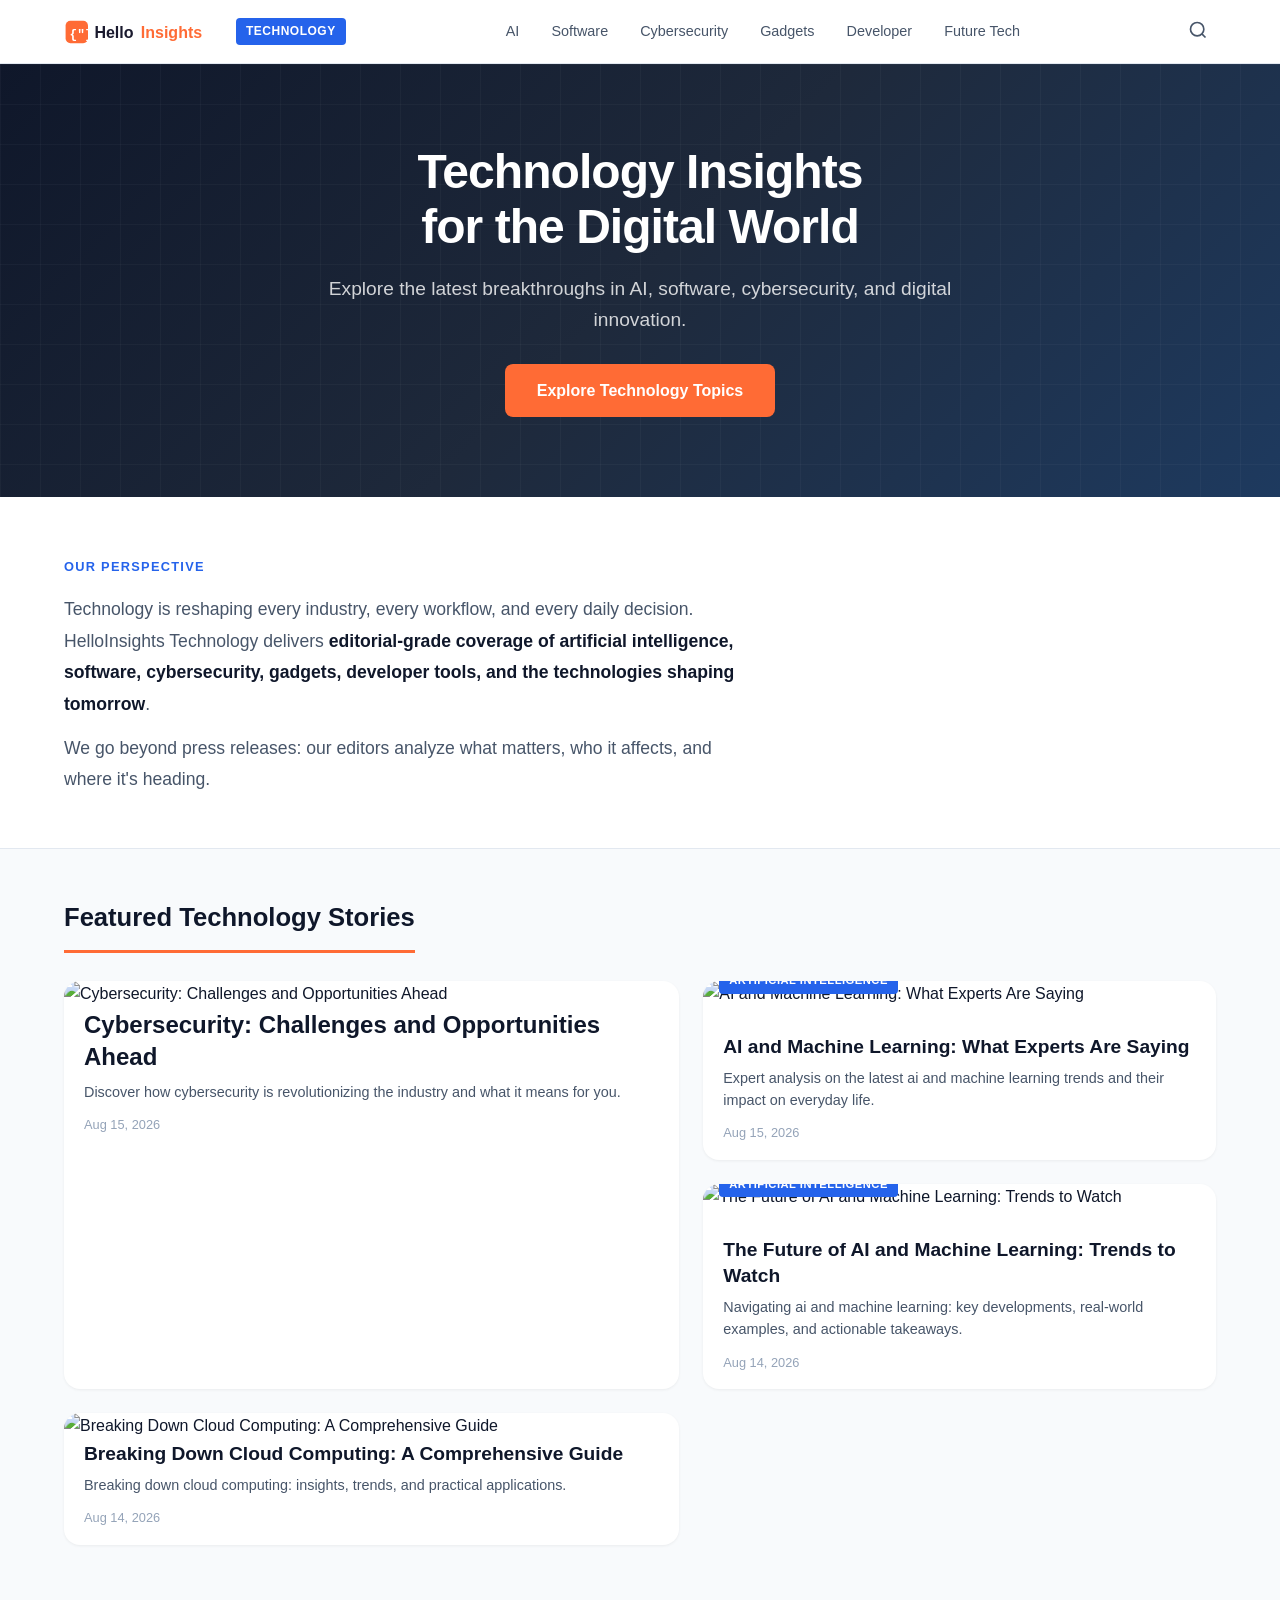
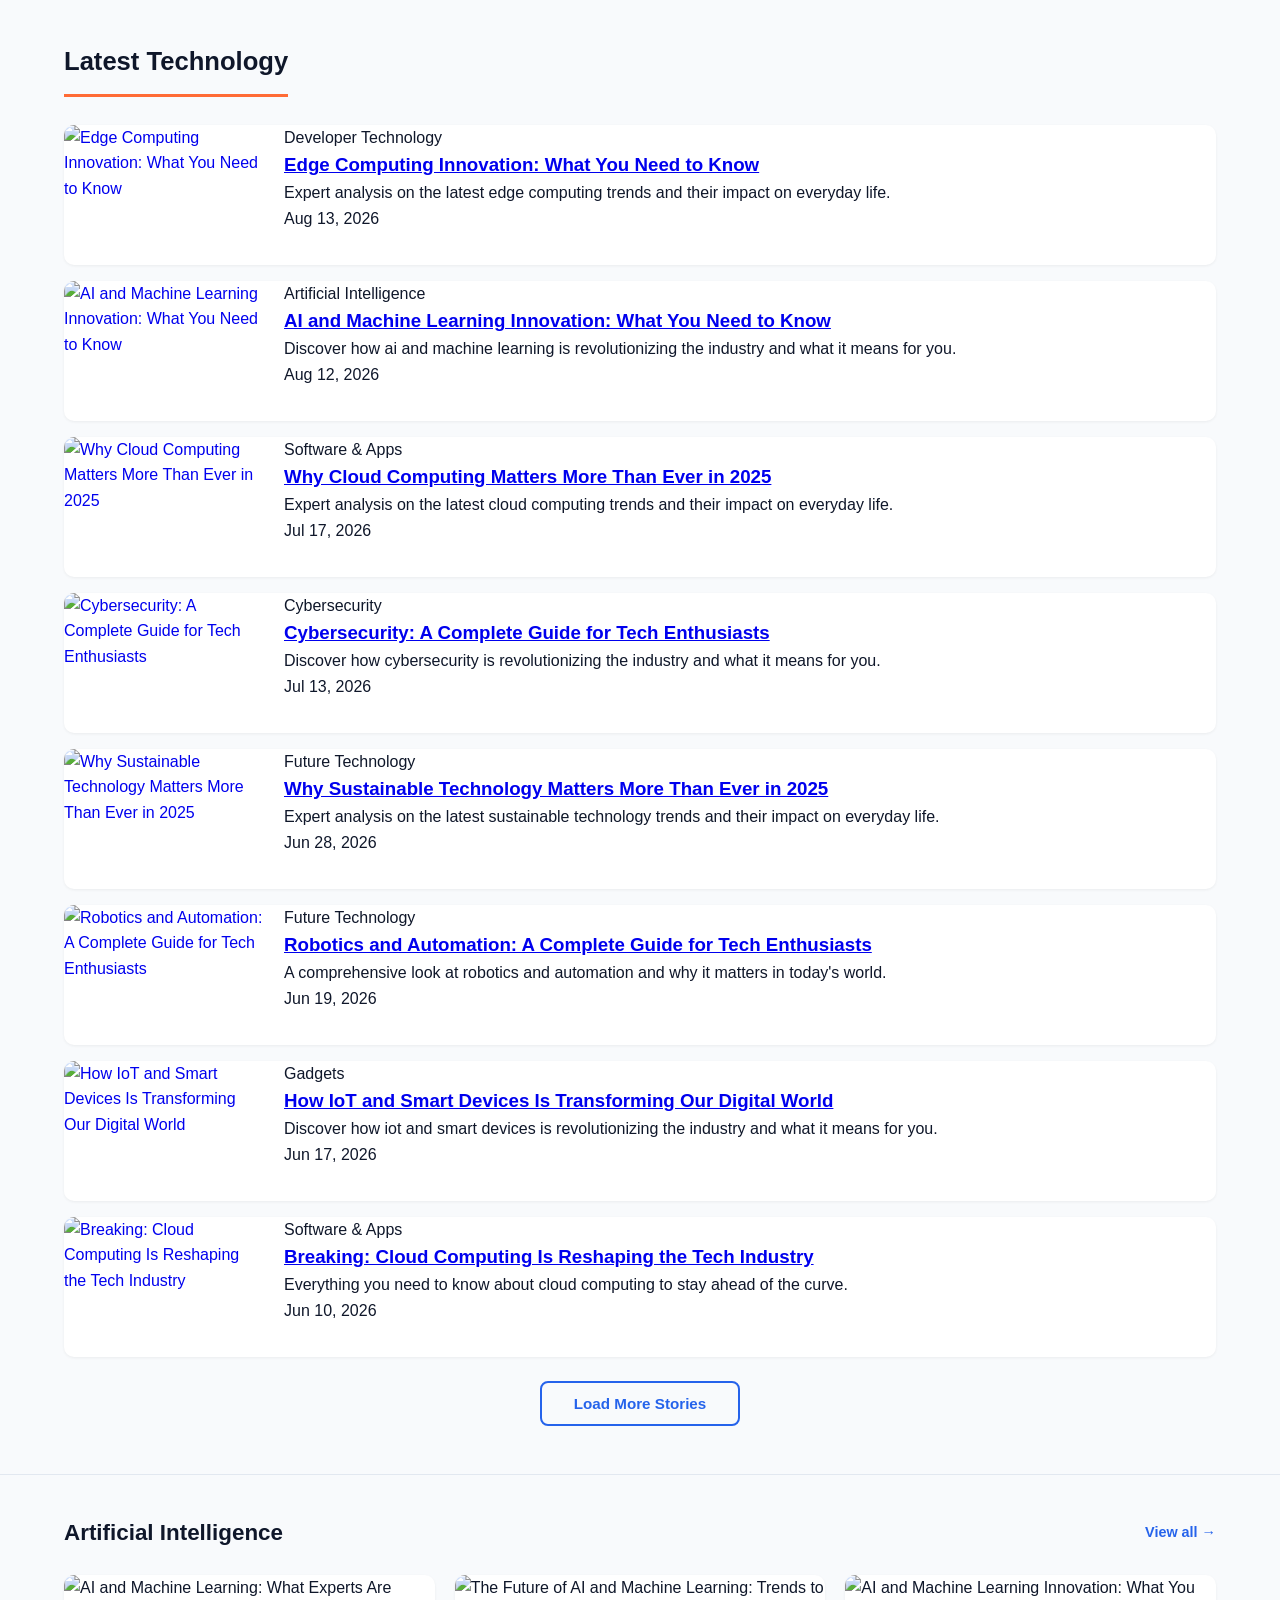
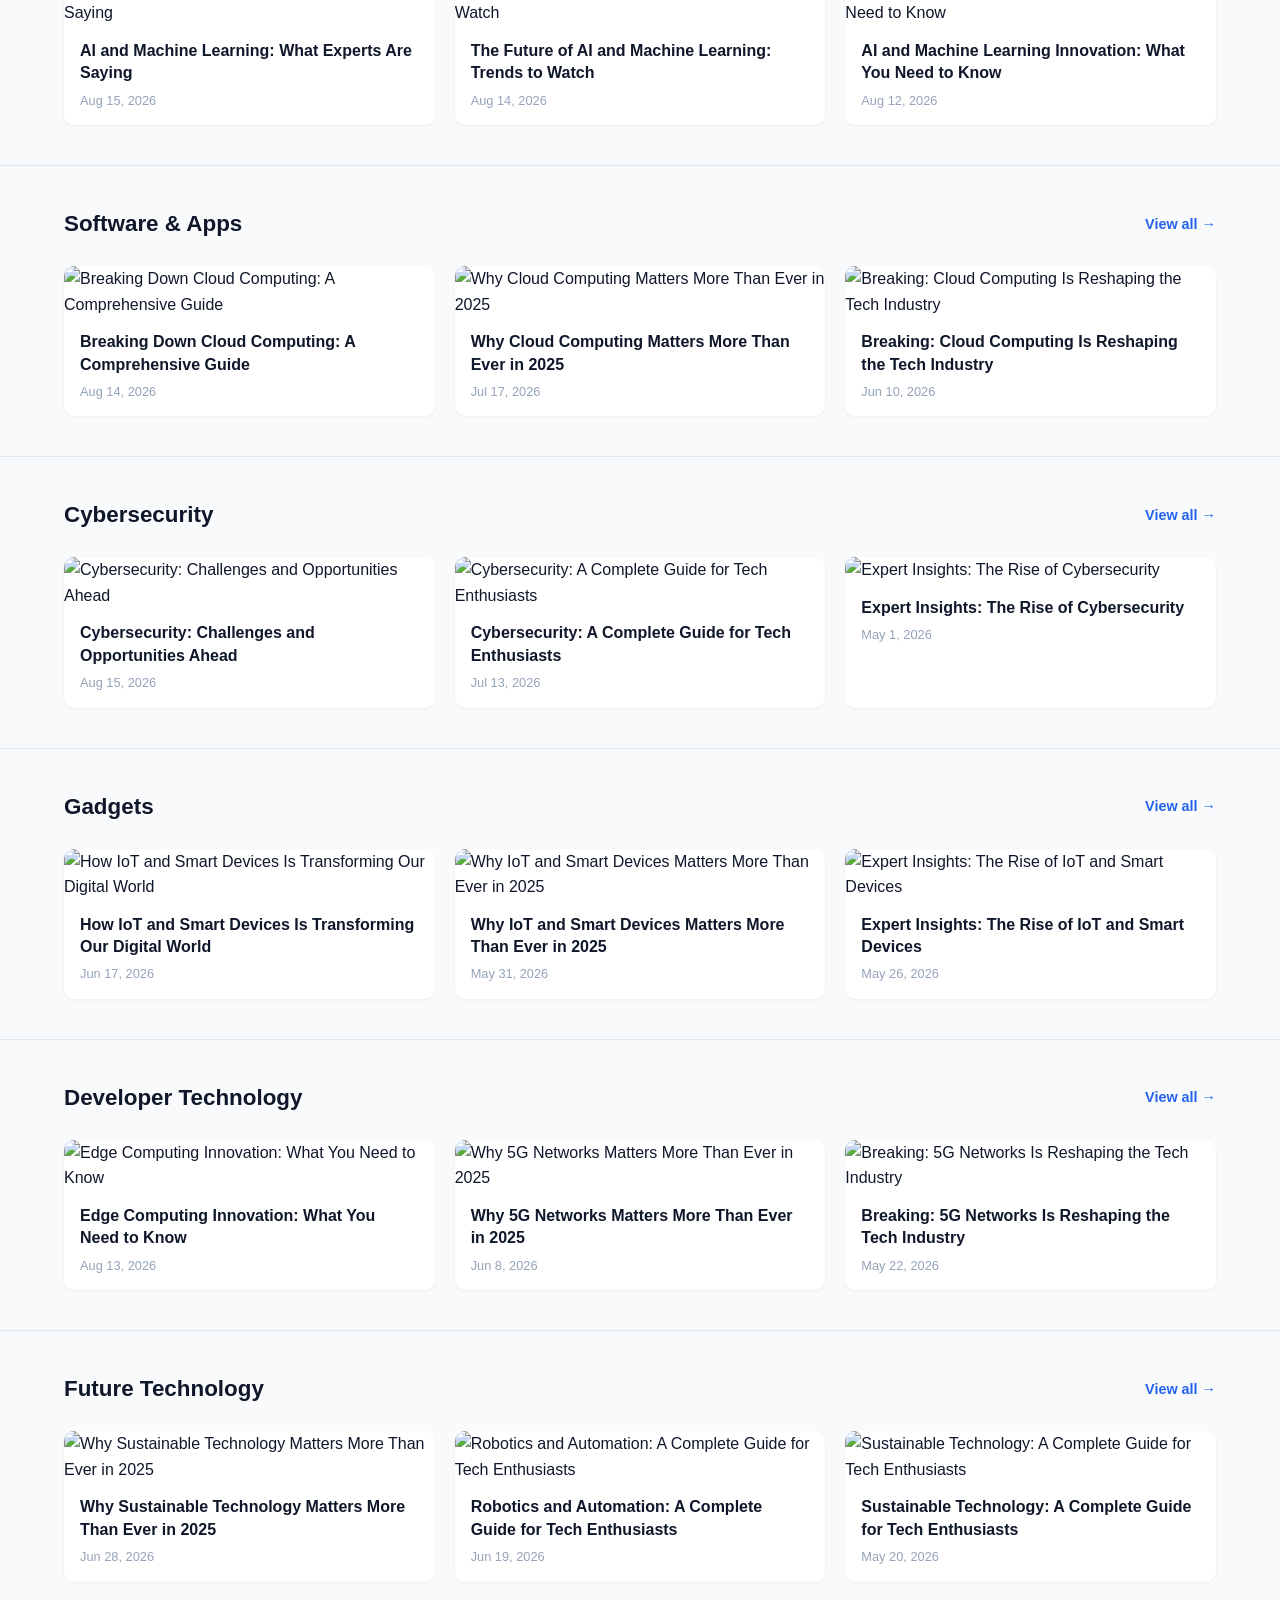
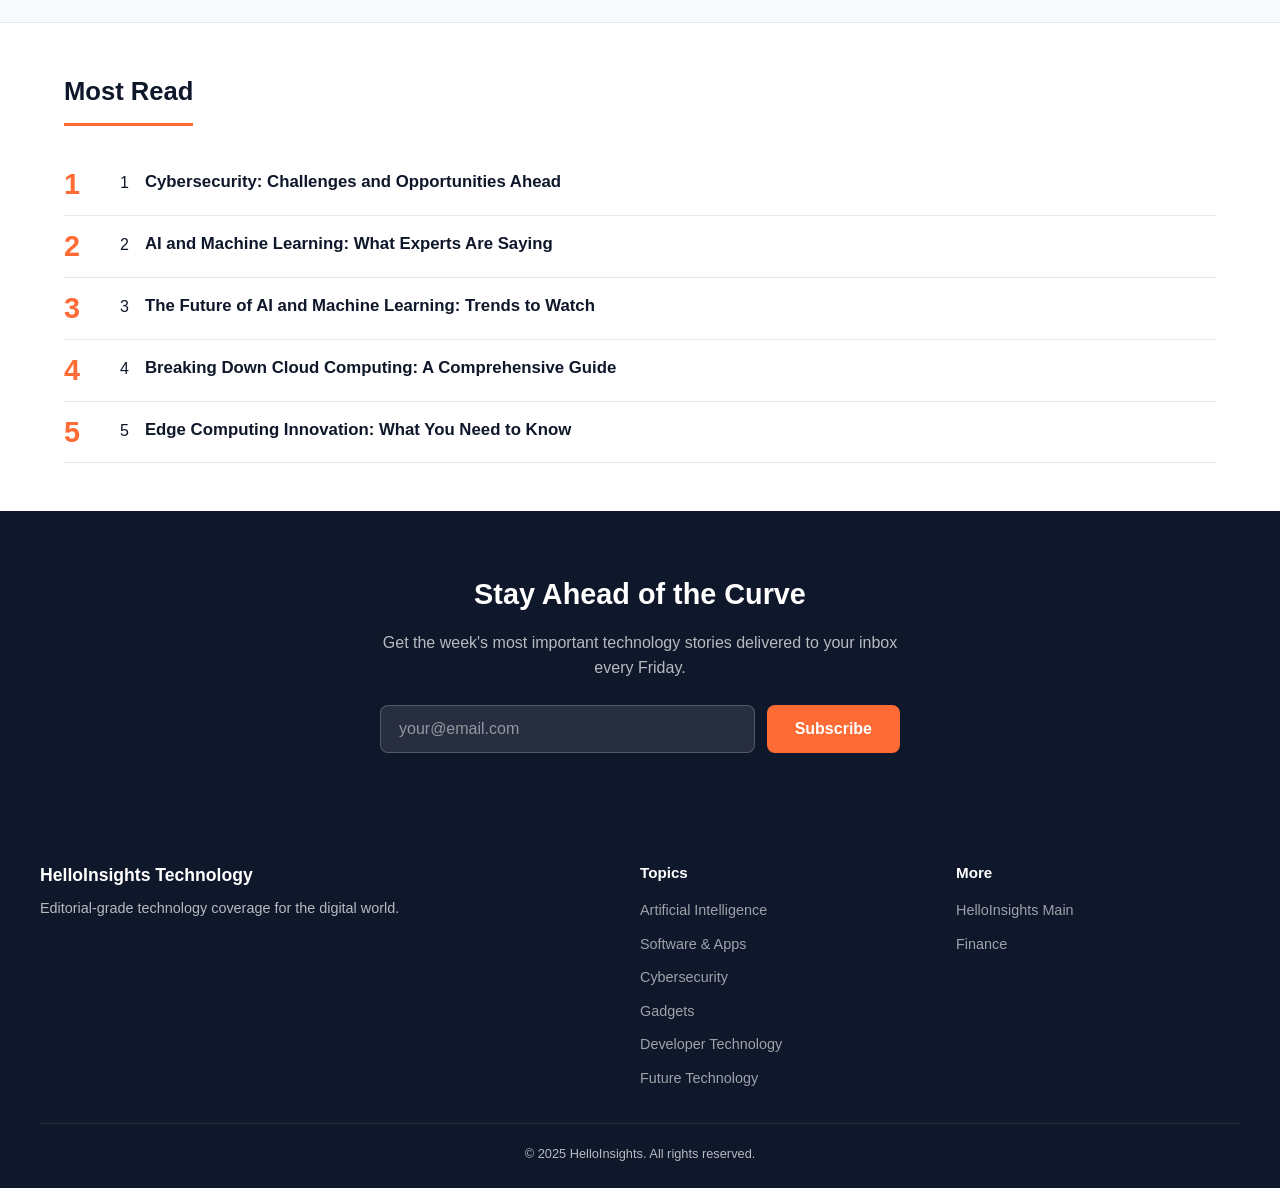
==== commit 61509276: "Add files via upload" ====
--- a/index.html
+++ b/index.html
@@ -2,708 +2,402 @@
 <html lang="en">
 <head>
     <meta charset="UTF-8">
-    <link rel="icon" href="data:image/svg+xml,%3Csvg xmlns='http://www.w3.org/2000/svg' viewBox='0 0 32 32'%3E%3Crect width='32' height='32' rx='6' fill='%23ff6b35'/%3E%3Ctext x='16' y='23' text-anchor='middle' fill='white' font-family='Arial,sans-serif' font-weight='bold' font-size='22'%3EH%3C/text%3E%3C/svg%3E" />
     <meta name="viewport" content="width=device-width, initial-scale=1.0">
-    <title>HelloInsights | Technology, Finance, AI &amp; Lifestyle Insights</title>
-    <meta name="description" content="Explore the latest insights on technology, finance, AI tools, health, and lifestyle. Discover practical ideas, trends, and expert perspectives with HelloInsights.">
-    <meta name="keywords" content="news, insights, technology, finance, AI, health, lifestyle">
+    <title>Technology Insights on AI, Software, Cybersecurity & Gadgets | HelloInsights</title>
+    <meta name="description" content="Explore the latest in AI, software, cybersecurity, gadgets, developer tools and emerging technology from HelloInsights.">
+    <link rel="canonical" href="https://technology.helloinsights.online/">
+    <!-- Open Graph -->
+    <meta property="og:type" content="website">
+    <meta property="og:title" content="Technology Insights on AI, Software, Cybersecurity & Gadgets | HelloInsights">
+    <meta property="og:description" content="Explore the latest in AI, software, cybersecurity, gadgets, developer tools and emerging technology from HelloInsights.">
+    <meta property="og:url" content="https://technology.helloinsights.online/">
+    <meta property="og:site_name" content="HelloInsights Technology">
+    <meta property="og:image" content="https://images.unsplash.com/photo-1518770660439-4636190af475?w=1200&h=630&fit=crop">
+    <!-- Twitter -->
+    <meta name="twitter:card" content="summary_large_image">
+    <meta name="twitter:title" content="Technology Insights on AI, Software, Cybersecurity & Gadgets | HelloInsights">
+    <meta name="twitter:description" content="Explore the latest in AI, software, cybersecurity, gadgets, developer tools and emerging technology from HelloInsights.">
+    <!-- Preconnect -->
     <link rel="preconnect" href="https://images.unsplash.com" crossorigin>
-    <link rel="dns-prefetch" href="https://images.unsplash.com">
-    <link rel="preconnect" href="https://pagead2.googlesyndication.com" crossorigin>
-    <link rel="dns-prefetch" href="https://pagead2.googlesyndication.com">
-    <link rel="stylesheet" href="style.css" media="print" onload="this.media='all'">
-    <noscript><link rel="stylesheet" href="style.css"></noscript>
-    <script src="ads-config.js" defer></script>
-    <script src="config-loader.js" async></script>
-    <style>
-    /* ===== Hero Intro ===== */
-    .hero-intro{max-width:820px;margin:0 auto 0.8rem;padding:0 1rem;text-align:left;color:#444;line-height:1.7;font-size:0.95rem;}
-    .hero-intro h1{font-size:2rem;font-weight:800;color:#ff6b35;text-align:center;margin:0 0 0.8rem;letter-spacing:-0.5px;}
-    .hero-intro p{margin-bottom:0.7rem;}
-    .hero-intro p:last-child{margin-bottom:0;}
-
-    /* ===== Featured Insights Section ===== */
-    .featured-section{max-width:820px;margin:0 auto 2rem;padding:0 1rem;}
-    .featured-section h2{font-size:1.4rem;font-weight:700;color:#1a1a1a;margin-bottom:1rem;}
-    .featured-card{display:block;padding:1.1rem 1.4rem;border:1px solid #e5e7eb;border-radius:12px;margin-bottom:0.85rem;text-decoration:none;color:inherit;transition:box-shadow .2s,border-color .2s;}
-    .featured-card:hover{border-color:#ff6b35;box-shadow:0 2px 12px rgba(255,107,53,.10);}
-    .featured-card-title{font-size:1.15rem;font-weight:700;color:#1a1a1a;margin:0 0 .35rem;line-height:1.35;}
-    .featured-card-meta{font-size:.85rem;color:#888;margin-bottom:.45rem;}
-    .featured-card-meta .cat{color:#ff6b35;font-weight:600;}
-    .featured-card-excerpt{font-size:.91rem;color:#555;line-height:1.55;display:-webkit-box;-webkit-line-clamp:2;-webkit-box-orient:vertical;overflow:hidden;margin:0;}
-    /* ===== Latest Insights Section (Bottom) ===== */
-    .latest-section{max-width:820px;margin:0 auto 3rem;padding:0 1rem;}
-    .latest-section h2{font-size:1.5rem;font-weight:700;color:#1a1a1a;margin-bottom:1.25rem;}
-    .latest-card{display:block;padding:1.1rem 1.4rem;border:1px solid #e5e7eb;border-radius:12px;margin-bottom:0.85rem;text-decoration:none;color:inherit;transition:box-shadow .2s,border-color .2s;}
-    .latest-card:hover{border-color:#ff6b35;box-shadow:0 2px 12px rgba(255,107,53,.10);}
-    .latest-card-title{font-size:1.15rem;font-weight:700;color:#1a1a1a;margin:0 0 .35rem;line-height:1.35;}
-    .latest-card-meta{font-size:.85rem;color:#888;margin-bottom:.45rem;}
-    .latest-card-meta .cat{color:#ff6b35;font-weight:600;}
-    .latest-card-excerpt{font-size:.91rem;color:#555;line-height:1.55;display:-webkit-box;-webkit-line-clamp:2;-webkit-box-orient:vertical;overflow:hidden;margin:0;}
-    .read-more-btn-inline{display:inline-block;margin-top:.8rem;padding:8px 24px;background:#ff6b35;color:#fff;border:none;border-radius:8px;font-size:.91rem;font-weight:600;cursor:pointer;transition:background .2s;}
-    .read-more-btn-inline:hover{background:#e55a2b;}
-    /* ===== Mobile Header Optimization ===== */
-    @media(max-width:768px){
-        .header-content{padding:0 16px!important;min-height:0!important;}
-        .header{padding:0!important;}
-        .logo svg{max-height:36px!important;width:auto!important;}
-        .nav{font-size:14px!important;}
-        .nav a{font-size:14px!important;padding:6px 8px!important;}
-        .search-box input{font-size:13px!important;height:32px!important;}
-        .search-box button{font-size:14px!important;height:32px!important;width:32px!important;}
-        .hero-intro{margin-bottom:0.6rem!important;}
-        .hero-intro h1{font-size:1.5rem!important;margin-bottom:0.5rem!important;}
-        .hero-intro p{font-size:0.85rem!important;line-height:1.5!important;margin-bottom:0.5rem!important;}
-        .featured-section{margin-bottom:1.2rem!important;}
-        .featured-card{padding:0.75rem 0.9rem!important;margin-bottom:0.6rem!important;}
-        .featured-card-title{font-size:0.98rem!important;}
-        .latest-section{margin-bottom:1.5rem!important;}
-        .latest-card{padding:0.75rem 0.9rem!important;margin-bottom:0.6rem!important;}
-        .latest-card-title{font-size:0.98rem!important;}
-        .latest-card-meta{font-size:0.78rem!important;margin-bottom:0.3rem!important;}
-        .latest-card-excerpt{font-size:0.84rem!important;line-height:1.45!important;}
+    <!-- Config -->
+    <script src="site-config.js"></script>
+    <!-- Styles -->
+    <link rel="stylesheet" href="style.css">
+    <!-- JSON-LD: WebSite -->
+    <script type="application/ld+json">
+    {
+        "@context": "https://schema.org",
+        "@type": "WebSite",
+        "name": "HelloInsights Technology",
+        "url": "https://technology.helloinsights.online/",
+        "description": "Explore the latest in AI, software, cybersecurity, gadgets, developer tools and emerging technology.",
+        "publisher": { "@type": "Organization", "name": "HelloInsights" }
     }
-    /* ===== Ad Slot Placeholders — min-height 250px to prevent CLS ===== */
-    .ad-slot{margin:1.2rem auto;text-align:center;min-height:250px;display:flex;align-items:center;justify-content:center;}
-    @media(max-width:768px){.ad-slot{min-height:200px;margin:0.8rem auto;}}
-    /* ===== Inline Ad Banner (between article cards) ===== */
-    .inline-ad-banner{grid-column:1/-1;margin:0.5rem 0;}
-    </style>
+    </script>
 </head>
 <body>
-    <header class="header">
-        <div class="header-content">
-            <a href="index.html" class="logo">
-<svg xmlns="http://www.w3.org/2000/svg" viewBox="0 0 180 58" width="180" height="58" role="img" aria-label="HelloInsights logo" style="max-height:2.2rem;width:auto;display:block;">
-  <defs>
-    <linearGradient id="orange" x1="0" y1="0" x2="0.9" y2="1">
-      <stop offset="0%" stop-color="#FFB13B"/>
-      <stop offset="100%" stop-color="#FF4B12"/>
-    </linearGradient>
-    <linearGradient id="hello" x1="0" y1="0" x2="0" y2="1">
-      <stop offset="0%" stop-color="#1B252B"/>
-      <stop offset="100%" stop-color="#111A20"/>
-    </linearGradient>
-  </defs>
-  <path d="M7.2 11.5 C7.2 8.3 9.8 5.8 13 5.8 H39.3 C42.5 5.8 45 8.3 45 11.5 V36.8 C45 40 42.5 42.5 39.3 42.5 H22.2 L16.5 47.3 C15.8 47.9 14.7 47.4 14.7 46.5 V42.5 H13 C9.8 42.5 7.2 40 7.2 36.8 Z" fill="url(#orange)"/>
-  <path d="M15.4 12.7 H20.8 V21.2 H28.8 V12.7 H34.2 V35.5 H28.8 V26.4 H20.8 V35.5 H15.4 Z" fill="#FFFFFF"/>
-  <g fill="#FF9B27">
-    <rect x="36.3" y="4.2" width="2.2" height="2.2" rx="0.35"/>
-    <rect x="42.0" y="2.8" width="1.9" height="1.9" rx="0.3"/>
-    <rect x="39.4" y="7.5" width="2.0" height="2.0" rx="0.3"/>
-    <rect x="45.0" y="6.3" width="1.6" height="1.6" rx="0.25"/>
-    <rect x="35.0" y="9.1" width="1.6" height="1.6" rx="0.25"/>
-    <rect x="42.5" y="10.5" width="2.0" height="2.0" rx="0.3"/>
-    <rect x="46.8" y="11.8" width="1.4" height="1.4" rx="0.2"/>
-    <rect x="38.2" y="13.1" width="1.5" height="1.5" rx="0.2"/>
-  </g>
-  <text x="53.5" y="35.2" font-family="Arial, Helvetica, sans-serif" font-size="17.2" font-weight="700" letter-spacing="-0.75" fill="url(#hello)">Hello</text>
-  <text x="100.5" y="35.2" font-family="Arial, Helvetica, sans-serif" font-size="17.2" font-weight="700" letter-spacing="-0.75" fill="#FF4B12">Insights</text>
-</svg>
+    <!-- ===== HEADER ===== -->
+    <header class="tech-header" id="siteHeader">
+        <div class="header-inner">
+            <a href="/" class="tech-logo">
+                <svg viewBox="0 0 200 40" xmlns="http://www.w3.org/2000/svg" width="160" height="32">
+                    <rect x="2" y="6" width="28" height="28" rx="6" fill="#ff6b35"/>
+                    <text x="7" y="27" font-size="16" font-weight="900" fill="#fff" font-family="monospace">{"}"}</text>
+                    <text x="38" y="28" font-size="20" font-weight="800" fill="#1a1a2e" font-family="-apple-system, sans-serif">Hello</text>
+                    <text x="96" y="28" font-size="20" font-weight="800" fill="#ff6b35" font-family="-apple-system, sans-serif">Insights</text>
+                </svg>
+                <span class="header-badge">Technology</span>
             </a>
-            <div class="menu-toggle" onclick="toggleMenu()">
-                <span></span><span></span><span></span>
+            <nav class="tech-nav" id="mainNav">
+                <a href="index.html?cat=ai">AI</a>
+                <a href="index.html?cat=software">Software</a>
+                <a href="index.html?cat=cybersecurity">Cybersecurity</a>
+                <a href="index.html?cat=gadgets">Gadgets</a>
+                <a href="index.html?cat=developer">Developer</a>
+                <a href="index.html?cat=future-tech">Future Tech</a>
+            </nav>
+            <div class="header-actions">
+                <button class="search-toggle" id="searchToggle" aria-label="Search">
+                    <svg width="20" height="20" viewBox="0 0 24 24" fill="none" stroke="currentColor" stroke-width="2"><circle cx="11" cy="11" r="8"/><path d="M21 21l-4.35-4.35"/></svg>
+                </button>
+                <button class="menu-toggle" id="menuToggle" aria-label="Menu">
+                    <span></span><span></span><span></span>
+                </button>
             </div>
-            <div class="nav-container" id="navContainer">
-                <nav>
-                    <ul class="nav" id="navList"></ul>
-                </nav>
-                <div class="search-box">
-                    <input type="text" placeholder="Search articles..." id="searchInput">
-                    <button type="button" id="searchBtn">🔍</button>
-                </div>
+        </div>
+        <div class="search-bar" id="searchBar" style="display:none">
+            <input type="text" id="searchInput" placeholder="Search Technology articles..." aria-label="Search">
+            <button id="searchClose" aria-label="Close search">&times;</button>
+        </div>
+    </header>
+
+    <!-- ===== HERO ===== -->
+    <section class="tech-hero">
+        <div class="hero-content">
+            <h1>Technology Insights<br>for the Digital World</h1>
+            <p>Explore the latest breakthroughs in AI, software, cybersecurity, and digital innovation.</p>
+            <a href="#latest" class="hero-cta">Explore Technology Topics</a>
+        </div>
+        <div class="hero-grid-bg"></div>
+    </section>
+
+    <!-- ===== EDITORIAL INTRO ===== -->
+    <section class="editorial-intro">
+        <div class="container">
+            <h2 class="section-eyebrow">Our Perspective</h2>
+            <div class="editorial-text" id="editorialText"></div>
+        </div>
+    </section>
+
+    <!-- ===== FEATURED STORIES ===== -->
+    <section class="featured-section">
+        <div class="container">
+            <h2 class="section-title">Featured Technology Stories</h2>
+            <div class="featured-grid" id="featuredGrid"></div>
+        </div>
+    </section>
+
+    <!-- ===== AD: Banner Mid 1 ===== -->
+    <div class="ad-slot" id="ad-banner-mid-1" data-ad-slot="banner-mid-1"></div>
+
+    <!-- ===== LATEST TECHNOLOGY ===== -->
+    <section class="latest-section" id="latest">
+        <div class="container">
+            <h2 class="section-title">Latest Technology</h2>
+            <div class="latest-list" id="latestList"></div>
+            <button class="load-more-btn" id="loadMoreBtn" style="display:none">Load More Stories</button>
+        </div>
+    </section>
+
+    <!-- ===== AD: Banner Mid 2 ===== -->
+    <div class="ad-slot" id="ad-banner-mid-2" data-ad-slot="banner-mid-2"></div>
+
+    <!-- ===== CATEGORY SECTIONS ===== -->
+    <div id="categorySections"></div>
+
+    <!-- ===== MOST READ ===== -->
+    <section class="most-read-section">
+        <div class="container">
+            <h2 class="section-title">Most Read</h2>
+            <ol class="most-read-list" id="mostReadList"></ol>
+        </div>
+    </section>
+
+    <!-- ===== NEWSLETTER ===== -->
+    <section class="newsletter-section">
+        <div class="container">
+            <div class="newsletter-inner">
+                <h2>Stay Ahead of the Curve</h2>
+                <p>Get the week's most important technology stories delivered to your inbox every Friday.</p>
+                <form class="newsletter-form" onsubmit="event.preventDefault(); alert('Thank you! You\'ll receive our next digest.');">
+                    <input type="email" placeholder="your@email.com" required aria-label="Email address">
+                    <button type="submit">Subscribe</button>
+                </form>
             </div>
         </div>
-    </header>
-    <main class="container">
-        <!-- Ad: Native Top (728×90 / responsive) -->
-        <div class="ad-slot" data-ad-slot="native-top"></div>
-        <!-- Hero Intro -->
-        <div class="hero-intro" id="heroIntro"></div>
-        <!-- Search -->
-        <div id="searchInfo" style="display:none;margin-bottom:1rem;padding:.5rem 1rem;background:#fff3cd;border-radius:8px;">
-            <span id="searchText"></span>
-            <button onclick="clearSearch()" style="margin-left:10px;background:#ff6b35;color:white;border:none;padding:2px 10px;border-radius:4px;cursor:pointer;">Clear</button>
-        </div>
-        <!-- Featured Insights -->
-        <div class="featured-section" id="featuredSection" style="display:none;">
-            <h2>Featured Insights</h2>
-            <div id="featuredCards"></div>
-            <div id="featuredReadMoreWrap" style="text-align:center;display:none;">
-                <button class="read-more-btn-inline" id="featuredReadMoreBtn" onclick="expandFeatured()">Read More</button>
+    </section>
+
+    <!-- ===== AD: Banner Bottom ===== -->
+    <div class="ad-slot" id="ad-banner-bottom" data-ad-slot="banner-bottom"></div>
+
+    <!-- ===== FOOTER ===== -->
+    <footer class="tech-footer">
+        <div class="footer-inner">
+            <div class="footer-brand">
+                <strong>HelloInsights Technology</strong>
+                <p>Editorial-grade technology coverage for the digital world.</p>
             </div>
-        </div>
-        <!-- Article Grid -->
-        <div class="article-grid" id="articleGrid">
-            <div class="loading" id="loading"></div>
-        </div>
-        <div class="pagination" id="pagination"></div>
-        <!-- Ad: Interstitial (page turn) -->
-        <div class="ad-slot" data-ad-slot="interstitial"></div>
-        <!-- Latest Insights (bottom, 3 + Read More) -->
-        <div class="latest-section" id="latestSection">
-            <h2>Latest Insights</h2>
-            <div id="latestCards"></div>
-            <div id="latestReadMoreWrap" style="text-align:center;display:none;">
-                <button class="read-more-btn-inline" id="latestReadMoreBtn" onclick="expandLatestInsights()">Read More</button>
+            <div class="footer-col">
+                <h4>Topics</h4>
+                <ul id="footerTopics"></ul>
             </div>
-        </div>
-        <!-- Ad: Banner Bottom (above footer) -->
-        <div class="ad-slot" data-ad-slot="banner-bottom"></div>
-        <!-- Ad: Anchor (bottom floating) -->
-        <div class="ad-slot" data-ad-slot="anchor" style="position:fixed;bottom:0;left:0;right:0;z-index:999;"></div>
-    </main>
-    <footer class="footer">
-        <div class="footer-content">
-            <div class="footer-section">
-                <h4 id="footerAboutTitle">About HelloInsights</h4>
-                <p id="footerAboutText"></p>
-            </div>
-            <div class="footer-section">
-                <h4>Quick Links</h4>
-                <ul id="footerLinks"></ul>
-            </div>
-            <div class="footer-section">
-                <h4>Legal</h4>
+            <div class="footer-col">
+                <h4>More</h4>
                 <ul>
-                    <li><a href="about.html">About Us</a></li>
-                    <li><a href="contact.html">Contact Us</a></li>
-                    <li><a href="privacy.html">Privacy Policy</a></li>
-                    <li><a href="terms.html">Terms of Service</a></li>
+                    <li><a href="https://helloinsights.online" target="_blank">HelloInsights Main</a></li>
+                    <li><a href="https://finance.helloinsights.online" target="_blank">Finance</a></li>
                 </ul>
             </div>
         </div>
         <div class="footer-bottom">
-            <p>&copy; <script>document.write(new Date().getFullYear())</script> HelloInsights. All rights reserved.</p>
+            <p>&copy; 2025 HelloInsights. All rights reserved.</p>
         </div>
     </footer>
-    <button class="back-to-top" id="backToTop" onclick="scrollToTop()">↑</button>
+
+    <!-- Ads -->
+    <script src="ads-config.js"></script>
+    <script src="ads.js"></script>
+
     <script>
-    // ===== SUBDOMAIN CONFIG =====
-    var SITE_CONFIGS = {
-        'finance': {
-            name: 'Finance',
-            tagline: 'FINANCE NEWS & INSIGHTS',
-            aboutText: 'Your trusted source for the latest finance news, market analysis, and investment insights.',
-            fallbackImage: 'https://images.unsplash.com/photo-1611974789855-9c2a0a7236a3?w=600&h=400&fit=crop',
-            jsonFile: 'articles-finance.json',
-            titleSuffix: 'Finance News, Investing & Market Insights | HelloInsights',
-            metaDesc: 'Explore personal finance, investing, markets, banking, fintech, economic trends and money management insights from HelloInsights Finance.',
-            heroIntro: '<p>Finance, investing, markets, banking, fintech, and practical money insights for everyday financial decisions.</p>',
-            gaId: 'G-FINANCE-XXXXXXX',
-            featuredTopics: ['Personal Finance', 'Investing', 'Markets', 'Fintech', 'Banking']
-        },
-        'technology': {
-            name: 'Technology',
-            tagline: 'TECHNOLOGY NEWS & INSIGHTS',
-            aboutText: 'Your trusted source for the latest technology news, product reviews, and industry trends.',
-            fallbackImage: 'https://images.unsplash.com/photo-1518770660439-4636190af475?w=600&h=400&fit=crop',
-            jsonFile: 'articles-technology.json',
-            titleSuffix: 'Technology News & Innovation Insights | HelloInsights',
-            metaDesc: 'Explore the latest technology news, product reviews, digital innovation and industry insights from HelloInsights Technology.',
-            heroIntro: '<p>Technology, apps, gadgets, digital products, and the latest trends shaping how we work, connect, and live.</p>',
-            gaId: 'G-TECH-XXXXXXX',
-            featuredTopics: ['AI', 'Cybersecurity', 'Cloud', 'Web3', 'IoT']
-        },
-        'ai-tools': {
-            name: 'AI Tools',
-            tagline: 'AI TOOLS NEWS & INSIGHTS',
-            aboutText: 'Your trusted source for the latest AI tools news, reviews, and industry insights.',
-            fallbackImage: 'https://images.unsplash.com/photo-1682687982501-1e58ab814714?w=600&h=400&fit=crop',
-            jsonFile: 'articles-ai-tools.json',
-            titleSuffix: 'AI Tools News & Reviews | HelloInsights',
-            metaDesc: 'Explore the latest AI tools news, reviews, and artificial intelligence insights from HelloInsights AI Tools.',
-            heroIntro: '<p>AI tools for work, writing, productivity, business, creativity, and everyday tasks, with useful tools worth trying.</p>',
-            gaId: 'G-AITOOLS-XXXXXXX',
-            featuredTopics: ['ChatGPT', 'AI Image', 'AI Coding', 'Automation', 'ML Platforms']
-        },
-        'health-lifestyle': {
-            name: 'Health & Lifestyle',
-            tagline: 'HEALTH & LIFESTYLE INSIGHTS',
-            aboutText: 'Your trusted source for the latest health news, wellness tips, and lifestyle insights.',
-            fallbackImage: 'https://images.unsplash.com/photo-1498837167922-ddd27525d352?w=600&h=400&fit=crop',
-            jsonFile: 'articles-health-lifestyle.json',
-            titleSuffix: 'Health & Lifestyle Insights | HelloInsights',
-            metaDesc: 'Explore the latest health news, wellness tips, and lifestyle insights from HelloInsights Health & Lifestyle.',
-            heroIntro: '<p>Health, wellness, travel, habits, and lifestyle ideas for making everyday life healthier, easier, and more enjoyable.</p>',
-            gaId: 'G-HEALTH-XXXXXXX',
-            featuredTopics: ['Nutrition', 'Fitness', 'Mental Health', 'Sleep', 'Wellness']
-        }
-    };
-
-    // ===== MAIN DOMAIN CONFIG =====
-    var MAIN_DOMAIN_TITLE = 'HelloInsights | Technology, Finance, AI & Lifestyle Insights';
-    var MAIN_DOMAIN_META = 'Explore the latest insights on technology, finance, AI tools, health, and lifestyle. Discover practical ideas, trends, and expert perspectives with HelloInsights.';
-    var MAIN_DOMAIN_NAME = 'HelloInsights';
-    var MAIN_DOMAIN_TAGLINE = 'TECHNOLOGY · FINANCE · AI TOOLS · HEALTH & LIFESTYLE';
-    var MAIN_DOMAIN_ABOUT = 'HelloInsights delivers curated insights across technology, finance, AI tools, and health & lifestyle. We connect ideas, trends, and expert perspectives to help you make smarter decisions.';
-    var MAIN_DOMAIN_HERO_INTRO = '<h1>HelloInsights</h1><p>HelloInsights brings together curated insights across <strong>Technology, Finance, AI Tools, and Health & Lifestyle</strong> — connecting ideas, trends, and expert perspectives in one place.</p><p>From market analysis and AI breakthroughs to wellness tips and lifestyle trends, we help you discover practical ideas and stay ahead of what matters.</p>';
-    var MAIN_DOMAIN_GA_ID = 'G-Q4QHZKZT46';
-    var BASE_DOMAIN = 'helloinsights.online';
-
-    // ===== ALL CATEGORY NAMES (for main domain) =====
-    var ALL_CATEGORY_NAMES = {};
     (function() {
-        var keys = Object.keys(SITE_CONFIGS);
-        for (var i = 0; i < keys.length; i++) {
-            ALL_CATEGORY_NAMES[keys[i]] = SITE_CONFIGS[keys[i]].name;
-        }
-    })();
-
-    // ===== ALL FALLBACK IMAGES (for main domain) =====
-    var ALL_FALLBACK_IMAGES = {};
-    (function() {
-        var keys = Object.keys(SITE_CONFIGS);
-        for (var i = 0; i < keys.length; i++) {
-            ALL_FALLBACK_IMAGES[keys[i]] = SITE_CONFIGS[keys[i]].fallbackImage;
-        }
-    })();
-
-    // ===== DETECT DOMAIN =====
-    var host = window.location.hostname;
-    var sub = host.split('.')[0];
-    var IS_MAIN_DOMAIN = !SITE_CONFIGS[sub];
-    var CFG = IS_MAIN_DOMAIN ? null : SITE_CONFIGS[sub];
-    var CAT_ID = IS_MAIN_DOMAIN ? '' : sub;
-
-    // ===== GA4 =====
-    (function() {
-        var gaId = IS_MAIN_DOMAIN ? MAIN_DOMAIN_GA_ID : CFG.gaId;
-        if (!gaId || gaId.indexOf('XXXXXXX') !== -1) return;
-        var s = document.createElement('script');
-        s.async = true;
-        s.src = 'https://www.googletagmanager.com/gtag/js?id=' + gaId;
-        document.head.appendChild(s);
-        window.dataLayer = window.dataLayer || [];
-        function gtag(){dataLayer.push(arguments);}
-        window.gtag = gtag;
-        gtag('js', new Date());
-        gtag('config', gaId);
-    })();
-
-    // ===== APPLY CONFIG TO PAGE =====
-    if (IS_MAIN_DOMAIN) {
-        document.title = MAIN_DOMAIN_TITLE;
-        document.querySelector('meta[name="description"]').setAttribute('content', MAIN_DOMAIN_META);
-        document.getElementById('footerAboutTitle').textContent = 'About HelloInsights';
-        document.getElementById('footerAboutText').textContent = MAIN_DOMAIN_ABOUT;
-        document.getElementById('heroIntro').innerHTML = MAIN_DOMAIN_HERO_INTRO;
-    } else {
-        document.title = CFG.titleSuffix;
-        document.querySelector('meta[name="description"]').setAttribute('content', CFG.metaDesc);
-        document.getElementById('footerAboutTitle').textContent = 'About ' + CFG.name;
-        document.getElementById('footerAboutText').textContent = CFG.aboutText;
-        if (CFG.heroIntro) {
-            document.getElementById('heroIntro').innerHTML = CFG.heroIntro;
-        } else {
-            document.getElementById('heroIntro').style.display = 'none';
-        }
-    }
-
-    // ===== NAVIGATION =====
-    function buildSubdomainUrl(catId) {
-        return 'https://' + catId + '.' + BASE_DOMAIN;
-    }
-    (function() {
-        var navList = document.getElementById('navList');
-        if (IS_MAIN_DOMAIN) {
-            var html = '<li><a href="index.html" class="active">Home</a></li>';
-            var catKeys = Object.keys(SITE_CONFIGS);
-            for (var i = 0; i < catKeys.length; i++) {
-                var k = catKeys[i];
-                html += '<li><a href="' + buildSubdomainUrl(k) + '/index.html">' + SITE_CONFIGS[k].name + '</a></li>';
+        'use strict';
+        var allArticles = [];
+        var filteredArticles = [];
+        var usedIds = {};
+        var latestShown = 0;
+        var latestPerBatch = 8;
+        var currentCat = '';
+
+        // Read category from URL
+        var params = new URLSearchParams(window.location.search);
+        currentCat = params.get('cat') || '';
+
+        function markUsed(id) { usedIds[id] = true; }
+        function isUsed(id) { return !!usedIds[id]; }
+
+        // Highlight active nav link
+        if (currentCat) {
+            var navLinks = document.querySelectorAll('#mainNav a');
+            navLinks.forEach(function(link) {
+                if (link.getAttribute('href') === 'index.html?cat=' + currentCat) {
+                    link.classList.add('active');
+                }
+            });
+        }
+
+        // Load data
+        var jsonFile = (typeof SITE_CONFIG !== 'undefined') ? SITE_CONFIG.jsonFile : 'technology-index.json';
+        fetch(jsonFile, { cache: 'no-cache' })
+            .then(function(r) { return r.json(); })
+            .then(function(data) {
+                allArticles = data.articles || [];
+                allArticles.sort(function(a, b) { return new Date(b.date) - new Date(a.date); });
+
+                // Filter by category if specified
+                if (currentCat) {
+                    filteredArticles = allArticles.filter(function(a) { return a.subcategory === currentCat; });
+                    // Update page title and hero for category view
+                    var catInfo = null;
+                    if (typeof SITE_CONFIG !== 'undefined') {
+                        SITE_CONFIG.subcategories.forEach(function(sub) {
+                            if (sub.id === currentCat) catInfo = sub;
+                        });
+                    }
+                    if (catInfo) {
+                        document.title = catInfo.name + ' - HelloInsights Technology';
+                        var metaDesc = document.querySelector('meta[name="description"]');
+                        if (metaDesc) metaDesc.setAttribute('content', catInfo.desc);
+                        // Update hero
+                        var heroH1 = document.querySelector('.tech-hero h1');
+                        var heroP = document.querySelector('.tech-hero p');
+                        var heroCta = document.querySelector('.hero-cta');
+                        if (heroH1) heroH1.innerHTML = catInfo.name;
+                        if (heroP) heroP.textContent = catInfo.desc;
+                        if (heroCta) { heroCta.textContent = 'Browse ' + catInfo.name; heroCta.href = '#latest'; }
+                        // Update section titles
+                        var latestTitle = document.querySelector('.latest-section .section-title');
+                        if (latestTitle) latestTitle.textContent = 'Latest ' + catInfo.name;
+                        var featuredTitle = document.querySelector('.featured-section .section-title');
+                        if (featuredTitle) featuredTitle.textContent = 'Featured ' + catInfo.name;
+                    }
+                } else {
+                    filteredArticles = allArticles;
+                }
+
+                renderEditorial();
+                renderFeatured();
+                renderLatest(true);
+                if (!currentCat) {
+                    renderCategorySections();
+                } else {
+                    // In category view, hide the multi-category sections
+                    var catSections = document.getElementById('categorySections');
+                    if (catSections) catSections.style.display = 'none';
+                }
+                renderMostRead();
+                renderFooterTopics();
+                initSearch();
+            })
+            .catch(function(err) { console.error('Failed to load index:', err); });
+
+        // Editorial
+        function renderEditorial() {
+            var el = document.getElementById('editorialText');
+            if (typeof SITE_CONFIG !== 'undefined') {
+                el.innerHTML = SITE_CONFIG.heroIntro;
             }
-            navList.innerHTML = html;
-        } else {
-            navList.innerHTML =
-                '<li><a href="' + buildSubdomainUrl('') + '/index.html">Home</a></li>' +
-                '<li><a href="index.html" class="active">' + CFG.name + '</a></li>';
-        }
-    })();
-
-    // ===== FOOTER LINKS =====
-    (function() {
-        var footerLinks = document.getElementById('footerLinks');
-        if (IS_MAIN_DOMAIN) {
-            var html = '<li><a href="index.html">Home</a></li>';
-            var catKeys = Object.keys(SITE_CONFIGS);
-            for (var i = 0; i < catKeys.length; i++) {
-                var k = catKeys[i];
-                html += '<li><a href="' + buildSubdomainUrl(k) + '/index.html">' + SITE_CONFIGS[k].name + '</a></li>';
+        }
+
+        // Featured (top 4 unused from filtered set)
+        function renderFeatured() {
+            var grid = document.getElementById('featuredGrid');
+            var featured = filteredArticles.filter(function(a) { return a.featured; });
+            if (featured.length === 0) featured = filteredArticles.slice(0, 4);
+            var html = '';
+            featured.forEach(function(art, i) {
+                markUsed(art.id);
+                var imgUrl = art.image || SITE_CONFIG.fallbackImage;
+                var cls = i === 0 ? 'featured-main' : 'featured-side';
+                html += '<article class="featured-card ' + cls + '">' +
+                    '<a href="article.html?id=' + encodeURIComponent(art.id) + '">' +
+                    '<img src="' + imgUrl + '" alt="' + esc(art.title) + '" loading="lazy" decoding="async" width="640" height="360">' +
+                    '<span class="featured-cat">' + esc(art.category) + '</span>' +
+                    '<h3>' + esc(art.title) + '</h3>' +
+                    '<p>' + esc(art.excerpt || '') + '</p>' +
+                    '<time>' + fmtDate(art.date) + '</time>' +
+                    '</a></article>';
+            });
+            grid.innerHTML = html;
+        }
+
+        // Latest (from filtered set, excluding already used)
+        function renderLatest(reset) {
+            var list = document.getElementById('latestList');
+            var btn = document.getElementById('loadMoreBtn');
+            if (reset) { latestShown = 0; list.innerHTML = ''; }
+            var remaining = filteredArticles.filter(function(a) { return !isUsed(a.id); });
+            var batch = remaining.slice(latestShown, latestShown + latestPerBatch);
+            if (batch.length === 0) { btn.style.display = 'none'; return; }
+            var html = '';
+            batch.forEach(function(art) {
+                markUsed(art.id);
+                latestShown++;
+                var imgUrl = art.image || SITE_CONFIG.fallbackImage;
+                html += '<article class="latest-card">' +
+                    '<a href="article.html?id=' + encodeURIComponent(art.id) + '" class="latest-img">' +
+                    '<img src="' + imgUrl + '" alt="' + esc(art.title) + '" loading="lazy" decoding="async" width="480" height="270">' +
+                    '</a>' +
+                    '<div class="latest-body">' +
+                    '<span class="latest-cat">' + esc(art.category) + '</span>' +
+                    '<h3><a href="article.html?id=' + encodeURIComponent(art.id) + '">' + esc(art.title) + '</a></h3>' +
+                    '<p>' + esc(art.excerpt || '') + '</p>' +
+                    '<time>' + fmtDate(art.date) + '</time>' +
+                    '</div></article>';
+            });
+            list.insertAdjacentHTML('beforeend', html);
+            btn.style.display = remaining.length > latestShown ? '' : 'none';
+        }
+
+        document.getElementById('loadMoreBtn').addEventListener('click', function() {
+            renderLatest(false);
+            // Scroll to top of the latest section
+            var latestSection = document.getElementById('latest');
+            if (latestSection) {
+                latestSection.scrollIntoView({ behavior: 'smooth', block: 'start' });
             }
-            footerLinks.innerHTML = html;
-        } else {
-            footerLinks.innerHTML =
-                '<li><a href="' + buildSubdomainUrl('') + '/index.html">Home</a></li>' +
-                '<li><a href="index.html">' + CFG.name + '</a></li>';
-        }
-    })();
-
-    // ===== FEATURED TOPIC TAGS =====
-    (function() {
-        var tagsEl = document.getElementById('featuredTags');
-        if (!tagsEl) return;
-        if (IS_MAIN_DOMAIN) {
-            // Show all category names as tags, linking to subdomain
+        });
+
+        // Category Sections
+        function renderCategorySections() {
+            var container = document.getElementById('categorySections');
             var html = '';
-            var catKeys = Object.keys(SITE_CONFIGS);
-            for (var i = 0; i < catKeys.length; i++) {
-                var k = catKeys[i];
-                html += '<a href="' + buildSubdomainUrl(k) + '/index.html">' + SITE_CONFIGS[k].name + '</a>';
-            }
-            tagsEl.innerHTML = html;
-        } else if (CFG.featuredTopics) {
-            var html2 = '';
-            for (var t = 0; t < CFG.featuredTopics.length; t++) {
-                html2 += '<a href="#" onclick="searchByTopic(\'' + CFG.featuredTopics[t].replace(/'/g, "\\'") + '\');return false;">' + CFG.featuredTopics[t] + '</a>';
-            }
-            tagsEl.innerHTML = html2;
-        }
-    })();
-
-    // ===== ARTICLE LOGIC =====
-    var ARTICLES_PER_PAGE = 9;
-    var currentPage = 1;
-    var filteredArticles = [];
-    var isSearching = false;
-    var searchQuery = '';
-    var categoryNames = IS_MAIN_DOMAIN ? ALL_CATEGORY_NAMES : {};
-    if (!IS_MAIN_DOMAIN) categoryNames[CAT_ID] = CFG.name;
-    var fallbackImages = IS_MAIN_DOMAIN ? ALL_FALLBACK_IMAGES : {};
-    if (!IS_MAIN_DOMAIN) fallbackImages[CAT_ID] = CFG.fallbackImage;
-    var defaultFallback = IS_MAIN_DOMAIN ? ALL_FALLBACK_IMAGES['finance'] : CFG.fallbackImage;
-    var allArticlesCache = [];
-    var latestExpanded = false;
-    var featuredExpanded = false;
-    var featuredArticles = [];
-    var latestArticles = [];
-
-    // Build article URL — always use relative path (main domain has its own article.html)
-    function getArticleUrl(article) {
-        return 'article.html?id=' + article.id;
-    }
-
-    // Format date
-    function formatDate(dateStr) {
-        if (!dateStr) return '';
-        var parts = dateStr.split('-');
-        if (parts.length !== 3) return dateStr;
-        var d = new Date(parts[0] + '-' + parts[1] + '-' + parts[2]);
-        var months = ['January','February','March','April','May','June','July','August','September','October','November','December'];
-        return months[d.getMonth()] + ' ' + d.getDate() + ', ' + d.getFullYear();
-    }
-
-    function getFallbackImage(cat) { return fallbackImages[cat] || defaultFallback; }
-
-    function createArticleCard(article) {
-        var catName = categoryNames[article.category] || article.category;
-        var fb = getFallbackImage(article.category);
-        var dateDisplay = formatDate(article.date);
-        var articleUrl = getArticleUrl(article);
-        return '<article class="article-card">' +
-            '<div class="card-image"><img src="' + article.image + '" alt="' + article.title + '" width="600" height="400" loading="lazy" decoding="async" onerror="this.src=\'' + fb + '\'"></div>' +
-            '<div class="card-content">' +
-            '<span class="card-category">' + catName + '</span>' +
-            '<h3 class="card-title"><a href="' + articleUrl + '">' + article.title + '</a></h3>' +
-            '<p class="card-excerpt">' + article.excerpt + '</p>' +
-            '<div class="card-meta"><span>' + dateDisplay + '</span></div>' +
-            '<a href="' + articleUrl + '" class="read-more-btn">Read More</a>' +
-            '</div></article>';
-    }
-
-    // Inline ad banner HTML
-    function createInlineAdBanner(slotId) {
-        return '<div class="inline-ad-banner"><div class="ad-slot" data-ad-slot="' + slotId + '"></div></div>';
-    }
-
-    function renderPagination(total) {
-        var pages = Math.ceil(total / ARTICLES_PER_PAGE);
-        var el = document.getElementById('pagination');
-        if (!el || pages <= 1) { if (el) el.innerHTML = ''; return; }
-        var h = '';
-        if (currentPage > 1) h += '<a href="#" class="page-btn" onclick="changePage(' + (currentPage - 1) + ');return false;">‹</a>';
-        else h += '<span class="page-btn disabled">‹</span>';
-        var range = 2;
-        var start = Math.max(2, currentPage - range);
-        var end = Math.min(pages - 1, currentPage + range);
-        if (currentPage === 1) h += '<span class="page-btn active">1</span>';
-        else h += '<a href="#" class="page-btn" onclick="changePage(1);return false;">1</a>';
-        if (start > 2) h += '<span class="page-btn disabled" style="cursor:default;">…</span>';
-        for (var i = start; i <= end; i++) {
-            if (i === currentPage) h += '<span class="page-btn active">' + i + '</span>';
-            else h += '<a href="#" class="page-btn" onclick="changePage(' + i + ');return false;">' + i + '</a>';
-        }
-        if (end < pages - 1) h += '<span class="page-btn disabled" style="cursor:default;">…</span>';
-        if (currentPage === pages) h += '<span class="page-btn active">' + pages + '</span>';
-        else h += '<a href="#" class="page-btn" onclick="changePage(' + pages + ');return false;">' + pages + '</a>';
-        if (currentPage < pages) h += '<a href="#" class="page-btn" onclick="changePage(' + (currentPage + 1) + ');return false;">›</a>';
-        else h += '<span class="page-btn disabled">›</span>';
-        el.innerHTML = h;
-    }
-
-    function changePage(p) {
-        if (isSearching) {
-            var t = Math.ceil(filteredArticles.length / ARTICLES_PER_PAGE);
-            if (p < 1 || p > t) return;
-            currentPage = p;
-            renderSearchResults(filteredArticles);
-        } else {
-            var t2 = Math.ceil(allArticlesCache.length / ARTICLES_PER_PAGE);
-            if (p < 1 || p > t2) return;
-            currentPage = p;
-            fetchArticlesForPage(p);
-        }
-        window.scrollTo({ top: 0, behavior: 'smooth' });
-    }
-
-    function handleSearch() {
-        var input = document.getElementById('searchInput');
-        if (!input) return;
-        var q = input.value.trim();
-        searchQuery = q;
-        if (!q) { clearSearch(); return; }
-        isSearching = true; currentPage = 1;
-        var lq = q.toLowerCase();
-        filteredArticles = allArticlesCache.filter(function(a) {
-            var cn = categoryNames[a.category] || a.category;
-            return a.title.toLowerCase().indexOf(lq) !== -1 || a.excerpt.toLowerCase().indexOf(lq) !== -1 ||
-                   a.category.toLowerCase().indexOf(lq) !== -1 || cn.toLowerCase().indexOf(lq) !== -1;
-        });
-        var si = document.getElementById('searchInfo'), st = document.getElementById('searchText');
-        if (si && st) { si.style.display = 'block'; st.textContent = 'Found ' + filteredArticles.length + ' results for "' + q + '"'; }
-        renderSearchResults(filteredArticles);
-    }
-
-    function searchByTopic(topic) {
-        var input = document.getElementById('searchInput');
-        if (input) input.value = topic;
-        handleSearch();
-        window.scrollTo({ top: 0, behavior: 'smooth' });
-    }
-
-    function clearSearch() {
-        isSearching = false; searchQuery = ''; currentPage = 1;
-        var input = document.getElementById('searchInput');
-        if (input) input.value = '';
-        var si = document.getElementById('searchInfo');
-        if (si) si.style.display = 'none';
-        fetchArticlesForPage(1);
-    }
-
-    function initSearch() {
-        var input = document.getElementById('searchInput'), btn = document.getElementById('searchBtn');
-        if (input) input.addEventListener('keypress', function(e) { if (e.key === 'Enter') { e.preventDefault(); handleSearch(); } });
-        if (btn) btn.addEventListener('click', function(e) { e.preventDefault(); handleSearch(); });
-    }
-
-    function fetchArticlesForPage(page) {
-        var start = (page - 1) * ARTICLES_PER_PAGE;
-        renderPageArticles(allArticlesCache.slice(start, start + ARTICLES_PER_PAGE));
-    }
-
-    function renderPageArticles(articles) {
-        var grid = document.getElementById('articleGrid');
-        var loading = document.getElementById('loading');
-        if (loading) loading.remove();
-        if (!grid) return;
-        if (articles.length === 0) {
-            grid.innerHTML = '<p style="text-align:center;grid-column:1/-1;padding:3rem;">No articles found.</p>';
-            document.getElementById('pagination').innerHTML = '';
-            return;
-        }
-        var html = '';
-        for (var i = 0; i < articles.length; i++) {
-            html += createArticleCard(articles[i]);
-            if (i === 2) html += createInlineAdBanner('banner-mid-1');
-            if (i === 5) html += createInlineAdBanner('banner-mid-2');
-        }
-        grid.innerHTML = html;
-        renderPagination(allArticlesCache.length);
-        if (window.AdConfig && typeof window.AdConfig.renderAll === 'function') {
-            window.AdConfig.renderAll();
-        }
-    }
-
-    function renderSearchResults(articles) {
-        var grid = document.getElementById('articleGrid');
-        var loading = document.getElementById('loading');
-        if (loading) loading.remove();
-        if (!grid) return;
-        if (articles.length === 0) {
-            grid.innerHTML = '<p style="text-align:center;grid-column:1/-1;padding:3rem;color:#666;">No articles found for "' + searchQuery + '".</p>';
-            document.getElementById('pagination').innerHTML = '';
-            return;
-        }
-        var start = (currentPage - 1) * ARTICLES_PER_PAGE;
-        var page = articles.slice(start, start + ARTICLES_PER_PAGE);
-        var html = '';
-        for (var i = 0; i < page.length; i++) {
-            html += createArticleCard(page[i]);
-            if (i === 2) html += createInlineAdBanner('banner-mid-1');
-            if (i === 5) html += createInlineAdBanner('banner-mid-2');
-        }
-        grid.innerHTML = html;
-        renderPagination(articles.length);
-        if (window.AdConfig && typeof window.AdConfig.renderAll === 'function') {
-            window.AdConfig.renderAll();
-        }
-    }
-
-    // ===== Featured Insights (3 + Read More) =====
-    function renderFeaturedInsights(articles) {
-        featuredArticles = articles;
-        var section = document.getElementById('featuredSection');
-        var container = document.getElementById('featuredCards');
-        var readMoreWrap = document.getElementById('featuredReadMoreWrap');
-        if (!container || !section || articles.length === 0) { if (section) section.style.display = 'none'; return; }
-        section.style.display = 'block';
-        var showCount = featuredExpanded ? Math.min(articles.length, 12) : Math.min(3, articles.length);
-        var html = '';
-        for (var i = 0; i < showCount; i++) {
-            var a = articles[i];
-            var catName = categoryNames[a.category] || a.category;
-            var articleUrl = getArticleUrl(a);
-            html += '<a class="featured-card" href="' + articleUrl + '">' +
-                '<p class="featured-card-title">' + a.title + '</p>' +
-                '<p class="featured-card-meta"><span class="cat">' + catName + '</span> · ' + formatDate(a.date) + '</p>' +
-                '<p class="featured-card-excerpt">' + a.excerpt + '</p>' +
-                '</a>';
-        }
-        container.innerHTML = html;
-        if (readMoreWrap) {
-            if (!featuredExpanded && articles.length > 3) {
-                readMoreWrap.style.display = 'block';
-            } else {
-                readMoreWrap.style.display = 'none';
-            }
-        }
-    }
-    function expandFeatured() {
-        featuredExpanded = true;
-        renderFeaturedInsights(featuredArticles);
-    }
-
-    // ===== Latest Insights (bottom, 3 + Read More) =====
-    function renderLatestInsights(articles) {
-        latestArticles = articles;
-        var container = document.getElementById('latestCards');
-        var section = document.getElementById('latestSection');
-        var readMoreWrap = document.getElementById('latestReadMoreWrap');
-        if (!container || !section || articles.length === 0) { if (section) section.style.display = 'none'; return; }
-        var showCount = latestExpanded ? Math.min(articles.length, 12) : Math.min(3, articles.length);
-        var html = '';
-        for (var i = 0; i < showCount; i++) {
-            var a = articles[i];
-            var catName = categoryNames[a.category] || a.category;
-            var articleUrl = getArticleUrl(a);
-            html += '<a class="latest-card" href="' + articleUrl + '">' +
-                '<p class="latest-card-title">' + a.title + '</p>' +
-                '<p class="latest-card-meta"><span class="cat">' + catName + '</span> · ' + formatDate(a.date) + '</p>' +
-                '<p class="latest-card-excerpt">' + a.excerpt + '</p>' +
-                '</a>';
-        }
-        container.innerHTML = html;
-        if (readMoreWrap) {
-            if (!latestExpanded && articles.length > 3) {
-                readMoreWrap.style.display = 'block';
-            } else {
-                readMoreWrap.style.display = 'none';
-            }
-        }
-    }
-    function expandLatestInsights() {
-        latestExpanded = true;
-        renderLatestInsights(latestArticles);
-    }
-
-    // ===== Load Articles =====
-    function initApp(allArticles) {
-        allArticlesCache = allArticles;
-        allArticlesCache.sort(function(a, b) {
-            return (b.date || '').localeCompare(a.date || '');
-        });
-        // Featured: articles with featured=true, or fallback to first 3
-        var featured = allArticlesCache.filter(function(a) { return a.featured === true; });
-        if (featured.length === 0) {
-            featured = allArticlesCache.slice(0, 3);
-        }
-        // Latest: top articles by date, excluding featured ones
-        var featuredIds = {};
-        for (var f = 0; f < featured.length; f++) featuredIds[featured[f].id] = true;
-        var latest = allArticlesCache.filter(function(a) { return !featuredIds[a.id]; }).slice(0, 12);
-        renderFeaturedInsights(featured);
-        renderLatestInsights(latest);
-        fetchArticlesForPage(1);
-        initSearch();
-    }
-
-    if (IS_MAIN_DOMAIN) {
-        // Main domain: load all 4 category JSONs in parallel, merge and sort
-        var jsonFiles = [
-            'articles-finance.json',
-            'articles-technology.json',
-            'articles-ai-tools.json',
-            'articles-health-lifestyle.json'
-        ];
-        var loadedCount = 0;
-        var mergedArticles = [];
-        var loadErrors = [];
-        for (var j = 0; j < jsonFiles.length; j++) {
-            (function(file) {
-                fetch(file)
-                    .then(function(r) { if (!r.ok) throw new Error('HTTP ' + r.status); return r.json(); })
-                    .then(function(data) {
-                        var arts = data.articles || [];
-                        for (var k = 0; k < arts.length; k++) {
-                            mergedArticles.push(arts[k]);
-                        }
-                        loadedCount++;
-                        if (loadedCount === jsonFiles.length) {
-                            initApp(mergedArticles);
-                        }
-                    })
-                    .catch(function(err) {
-                        loadErrors.push(file + ': ' + err.message);
-                        loadedCount++;
-                        if (loadedCount === jsonFiles.length) {
-                            if (mergedArticles.length > 0) {
-                                console.warn('Partial load errors:', loadErrors);
-                                initApp(mergedArticles);
-                            } else {
-                                var grid = document.getElementById('articleGrid');
-                                if (grid) grid.innerHTML = '<p style="text-align:center;grid-column:1/-1;padding:3rem;color:#999;">Unable to load articles: ' + loadErrors.join('; ') + '</p>';
-                            }
-                        }
-                    });
-            })(jsonFiles[j]);
-        }
-    } else {
-        // Subdomain: load single category JSON
-        fetch(CFG.jsonFile)
-            .then(function(r) { if (!r.ok) throw new Error('HTTP ' + r.status); return r.json(); })
-            .then(function(data) {
-                initApp(data.articles || []);
-            })
-            .catch(function(err) {
-                console.error('Load error:', err.message);
-                var grid = document.getElementById('articleGrid');
-                if (grid) grid.innerHTML = '<p style="text-align:center;grid-column:1/-1;padding:3rem;color:#999;">Unable to load articles: ' + err.message + '</p>';
-            });
-    }
-
-    // Config loader integration
-    if (typeof loadSiteConfig === 'function') {
-        loadSiteConfig(function(config) {
-            if (config && config.categories) {
-                for (var i = 0; i < config.categories.length; i++) {
-                    var catId = config.categories[i].id;
-                    if (categoryNames[catId] !== undefined) {
-                        categoryNames[catId] = config.categories[i].name;
+            SITE_CONFIG.subcategories.forEach(function(sub) {
+                var arts = allArticles.filter(function(a) { return a.subcategory === sub.id; }).slice(0, 3);
+                if (arts.length === 0) return;
+                var url = SITE_CONFIG.categoryUrlMap[sub.id] || 'index.html?cat=' + sub.id;
+                html += '<section class="topic-section"><div class="container">' +
+                    '<div class="topic-header"><h2>' + esc(sub.name) + '</h2><a href="' + url + '" class="view-all">View all &rarr;</a></div>' +
+                    '<div class="topic-grid">';
+                arts.forEach(function(art) {
+                    var imgUrl = art.image || SITE_CONFIG.fallbackImage;
+                    html += '<article class="topic-card">' +
+                        '<a href="article.html?id=' + encodeURIComponent(art.id) + '">' +
+                        '<img src="' + imgUrl + '" alt="' + esc(art.title) + '" loading="lazy" decoding="async" width="480" height="270">' +
+                        '<h3>' + esc(art.title) + '</h3>' +
+                        '<time>' + fmtDate(art.date) + '</time>' +
+                        '</a></article>';
+                });
+                html += '</div></div></section>';
+            });
+            container.innerHTML = html;
+        }
+
+        // Most Read (5 articles, pure text)
+        function renderMostRead() {
+            var list = document.getElementById('mostReadList');
+            var items = filteredArticles.slice(0, 5);
+            var html = '';
+            items.forEach(function(art, i) {
+                html += '<li><a href="article.html?id=' + encodeURIComponent(art.id) + '">' +
+                    '<span class="mr-num">' + (i + 1) + '</span>' +
+                    '<span class="mr-text">' + esc(art.title) + '</span>' +
+                    '</a></li>';
+            });
+            list.innerHTML = html;
+        }
+
+        // Footer
+        function renderFooterTopics() {
+            var ul = document.getElementById('footerTopics');
+            var html = '';
+            SITE_CONFIG.subcategories.forEach(function(sub) {
+                var url = SITE_CONFIG.categoryUrlMap[sub.id] || 'index.html?cat=' + sub.id;
+                html += '<li><a href="' + url + '">' + esc(sub.name) + '</a></li>';
+            });
+            ul.innerHTML = html;
+        }
+
+        // Search
+        function initSearch() {
+            var toggle = document.getElementById('searchToggle');
+            var bar = document.getElementById('searchBar');
+            var input = document.getElementById('searchInput');
+            var close = document.getElementById('searchClose');
+            toggle.addEventListener('click', function() { bar.style.display = bar.style.display === 'none' ? '' : 'none'; input.focus(); });
+            close.addEventListener('click', function() { bar.style.display = 'none'; });
+            input.addEventListener('keyup', function(e) {
+                if (e.key === 'Enter') {
+                    var q = input.value.toLowerCase().trim();
+                    if (!q) return;
+                    var results = allArticles.filter(function(a) { return a.title.toLowerCase().indexOf(q) !== -1; });
+                    if (results.length > 0) {
+                        window.location.href = 'article.html?id=' + encodeURIComponent(results[0].id);
+                    } else {
+                        alert('No articles found for: ' + input.value);
                     }
                 }
-            }
+            });
+        }
+
+        // Mobile menu
+        document.getElementById('menuToggle').addEventListener('click', function() {
+            document.getElementById('mainNav').classList.toggle('nav-open');
         });
-    }
+
+        // Utils
+        function fmtDate(d) { try { return new Date(d).toLocaleDateString('en-US', {year:'numeric',month:'short',day:'numeric'}); } catch(e) { return d; } }
+        function esc(s) { if (!s) return ''; var d = document.createElement('div'); d.appendChild(document.createTextNode(s)); return d.innerHTML; }
+    })();
     </script>
 </body>
 </html>
--- a/style.css
+++ b/style.css
@@ -1,316 +1,475 @@
 /* ========================================
-   HelloInsights - Global Styles (v3)
+   HelloInsights Technology - Global Styles
+   Editorial tech media design
    ======================================== */
-
-/* CSS Reset & Variables */
 * { margin: 0; padding: 0; box-sizing: border-box; }
 :root {
-    --accent-color: #ff6b35;
-    --primary-color: var(--accent-color);
-    --primary-hover: #e85a2a;
-    --text-dark: #333333;
-    --text-medium: #666666;
-    --text-light: #999999;
-    --bg-light: #f5f5f5;
-    --white: #ffffff;
-    --shadow: 0 2px 10px rgba(0,0,0,0.08);
-    --shadow-hover: 0 4px 20px rgba(0,0,0,0.12);
-    --border-radius: 12px;
-    --transition: all 0.3s ease;
-}
-.hero-intro h1{font-size:2rem;font-weight:800;color:#ff6b35;text-align:center;margin:0 0 0.8rem;letter-spacing:-0.5px;}
+    --accent: #ff6b35;
+    --accent-hover: #e85a2a;
+    --tech-blue: #2563eb;
+    --tech-blue-light: #3b82f6;
+    --bg-dark: #0f172a;
+    --bg-darker: #020617;
+    --bg-card: #ffffff;
+    --bg-page: #f8fafc;
+    --text-primary: #0f172a;
+    --text-secondary: #475569;
+    --text-muted: #94a3b8;
+    --border: #e2e8f0;
+    --shadow-sm: 0 1px 3px rgba(0,0,0,0.06);
+    --shadow-md: 0 4px 12px rgba(0,0,0,0.08);
+    --shadow-lg: 0 8px 24px rgba(0,0,0,0.12);
+    --radius: 10px;
+    --radius-lg: 16px;
+    --transition: all 0.25s ease;
+}
 html { font-size: 16px; scroll-behavior: smooth; }
 body {
-    font-family: -apple-system, BlinkMacSystemFont, 'Segoe UI', Roboto, Oxygen, Ubuntu, Cantarell, sans-serif;
-    line-height: 1.7; color: var(--text-dark); background-color: var(--bg-light);
-    min-height: 100vh; font-size: 1rem;
-}
-
-/* ========== Header & Navigation ========== */
-.header { background: var(--white); box-shadow: var(--shadow); position: sticky; top: 0; z-index: 1000; }
-.header-content {
-    max-width: 1400px; margin: 0 auto; padding: 0.5rem 3rem;
-    display: flex; justify-content: space-between; align-items: center; flex-wrap: wrap; gap: 1rem;
-}
-.logo { font-size: 1.3rem; font-weight: 700; color: var(--text-dark); text-decoration: none; display: flex; align-items: center; gap: 0.5rem;flex-shrink: 0; }
-.logo span { color: var(--primary-color); }
-.logo-img { max-height: 3rem; width: auto; object-fit: contain; display: block; min-width: 0; }
-.logo-text { font-size: 1.3rem; font-weight: 700; color: var(--text-dark); }
-.logo:hover .logo-text { color: var(--primary-color); }
-.logo-icon {
-    width: 32px; height: 32px; background: linear-gradient(135deg, var(--primary-color), #ff8f65);
-    border-radius: 8px; display: flex; align-items: center; justify-content: center;
-    color: white; font-weight: bold; font-size: 1rem;
-}
-.nav-container { display: flex; align-items: center; gap: 1.5rem; flex-wrap: wrap; }
-.nav { display: flex; gap: 0.25rem; list-style: none; }
-.nav a {
-    text-decoration: none; color: var(--text-medium); padding: 0.4rem 0.8rem;
-    border-radius: 6px; transition: var(--transition); font-weight: 500; font-size: 0.9rem;
-}
-.nav a:hover, .nav a.active { color: var(--primary-color); background: rgba(255,107,53,0.1); }
-.search-box {
-    display: flex; align-items: center; background: var(--bg-light);
-    border-radius: 10px; padding: 0.6rem 1.2rem; border: 1px solid transparent; transition: var(--transition);
-}
-.search-box:focus-within { border-color: var(--primary-color); background: var(--white); }
-.search-box input { border: none; background: transparent; outline: none; width: 200px; font-size: 1rem; color: var(--text-dark); }
-.search-box input::placeholder { color: var(--text-light); }
-.search-box button { background: none; border: none; cursor: pointer; color: var(--text-light); font-size: 1.1rem; transition: var(--transition); }
-.search-box button:hover { color: var(--primary-color); }
-.menu-toggle { display: none; flex-direction: column; gap: 5px; cursor: pointer; padding: 0.5rem; }
-.menu-toggle span { width: 28px; height: 3px; background: var(--text-dark); border-radius: 2px; transition: var(--transition); }
-
-/* ========== Main Content Container ========== */
-.container { max-width: 1400px; margin: 0 auto; padding: 2.5rem 3rem; }
-.page-header { text-align: center; margin-bottom: 3.5rem; padding: 0 1rem; }
-.page-header .site-tagline { font-size: 1.75rem; text-transform: uppercase; letter-spacing: 0.1em; color: var(--accent-color); font-weight: 900; margin-bottom: 1.5rem; }
-.page-header .site-description { color: var(--text-medium); font-size: 1.15rem; line-height: 1.7; max-width: 650px; margin: 0 auto; }
-
-/* ========== Article Grid Layout ========== */
-.article-grid { display: grid; grid-template-columns: repeat(3, 1fr); gap: 2.5rem; }
-.article-card { background: var(--white); border-radius: var(--border-radius); box-shadow: var(--shadow); overflow: hidden; transition: var(--transition); display: flex; flex-direction: column; contain: layout style; }
-.article-card:hover { transform: translateY(-8px); box-shadow: var(--shadow-hover); }
-.card-image { width: 100%; aspect-ratio: 3/2; overflow: hidden; background: linear-gradient(110deg, #f0f0f0 8%, #e8e8e8 18%, #f0f0f0 33%); background-size: 200% 100%; animation: shimmer 1.5s linear infinite; }
-.card-image img { width: 100%; height: 100%; object-fit: cover; transition: transform 0.3s ease; }
-.article-card:hover .card-image img { transform: scale(1.05); }
-.card-content { padding: 1.75rem; flex: 1; display: flex; flex-direction: column; }
-.card-category { display: inline-block; background: rgba(255,107,53,0.1); color: var(--primary-color); padding: 0.3rem 0.9rem; border-radius: 5px; font-size: 0.8rem; font-weight: 600; text-transform: uppercase; letter-spacing: 0.5px; margin-bottom: 0.9rem; width: fit-content; }
-.card-title { font-size: 1.25rem; font-weight: 600; color: var(--text-dark); margin-bottom: 0.9rem; line-height: 1.45; display: -webkit-box; -webkit-line-clamp: 2; -webkit-box-orient: vertical; overflow: hidden; }
-.card-title a { text-decoration: none; color: inherit; transition: var(--transition); }
-.card-title a:hover { color: var(--primary-color); }
-.card-excerpt { color: var(--text-medium); font-size: 0.95rem; line-height: 1.65; margin-bottom: 1.2rem; display: -webkit-box; -webkit-line-clamp: 3; -webkit-box-orient: vertical; overflow: hidden; flex: 1; }
-.card-meta { display: flex; align-items: center; gap: 1.2rem; font-size: 0.9rem; color: var(--text-light); margin-bottom: 1.2rem; padding-bottom: 1.2rem; border-bottom: 1px solid #eee; }
-.card-meta span { display: flex; align-items: center; gap: 0.35rem; }
-
-/* ========== Read More Button ========== */
-.read-more-btn {
-    display: flex; align-items: center; justify-content: center;
-    background: var(--primary-color); color: var(--white); text-decoration: none;
-    padding: 0.85rem 1.75rem; border-radius: 10px; font-weight: 500; font-size: 0.95rem;
-    transition: var(--transition); width: 100%; margin-top: auto;
-}
-.read-more-btn:hover { background: var(--primary-hover); transform: translateY(-3px); box-shadow: 0 4px 12px rgba(255,107,53,0.3); }
-
-/* ========== Category Page Filter ========== */
-.category-filter { display: flex; justify-content: center; gap: 1rem; margin-bottom: 2.5rem; flex-wrap: wrap; }
-.filter-btn { background: var(--white); border: 2px solid #eee; color: var(--text-medium); padding: 0.7rem 1.75rem; border-radius: 30px; cursor: pointer; font-size: 1rem; font-weight: 500; transition: var(--transition); }
-.filter-btn:hover, .filter-btn.active { border-color: var(--primary-color); color: var(--primary-color); background: rgba(255,107,53,0.05); }
-
-/* ========== Article Detail Page ========== */
-.article-detail { background: var(--white); border-radius: var(--border-radius); box-shadow: var(--shadow); overflow: hidden; }
-.article-hero { width: 100%; height: 450px; object-fit: cover; background: linear-gradient(135deg, #f0f0f0, #e0e0e0); display: flex; align-items: center; justify-content: center; }
-.article-hero img { width: 100%; height: 100%; object-fit: cover; }
-.article-body { padding: 3.5rem; max-width: 900px; margin: 0 auto; }
-.article-header { margin-bottom: 2.5rem; }
-.article-header .card-category { margin-bottom: 1.2rem; }
-.article-header h1 { font-size: 2.5rem; color: var(--text-dark); line-height: 1.3; margin-bottom: 1.2rem; }
-.article-meta { display: flex; align-items: center; gap: 2rem; color: var(--text-light); font-size: 1rem; padding-bottom: 1.5rem; border-bottom: 1px solid #eee; flex-wrap: wrap; }
-.article-meta span { display: flex; align-items: center; gap: 0.5rem; }
-.article-content { font-size: 1.15rem; line-height: 1.9; color: var(--text-medium); }
-.article-content h2 { color: var(--text-dark); font-size: 1.75rem; margin: 2.5rem 0 1.2rem; }
-.article-content h3 { color: var(--text-dark); font-size: 1.4rem; margin: 2rem 0 1rem; }
-.article-content p { margin-bottom: 1.5rem; }
-.article-content ul, .article-content ol { margin: 1.5rem 0; padding-left: 2rem; }
-.article-content li { margin-bottom: 0.8rem; }
-.article-content blockquote { border-left: 4px solid var(--primary-color); padding-left: 1.5rem; margin: 2rem 0; font-style: italic; color: var(--text-medium); font-size: 1.1rem; }
-.article-tags { display: flex; gap: 0.6rem; margin-top: 2.5rem; flex-wrap: wrap; }
-.tag { background: var(--bg-light); color: var(--text-medium); padding: 0.5rem 1.2rem; border-radius: 25px; font-size: 0.9rem; text-decoration: none; transition: var(--transition); }
-.tag:hover { background: var(--primary-color); color: var(--white); }
-.share-section { margin-top: 2.5rem; padding-top: 2.5rem; border-top: 1px solid #eee; }
-.share-section h4 { margin-bottom: 1.2rem; color: var(--text-dark); font-size: 1.1rem; }
-.share-buttons { display: flex; gap: 1rem; flex-wrap: wrap; }
-.share-btn { padding: 0.7rem 1.4rem; border-radius: 8px; text-decoration: none; font-size: 0.95rem; font-weight: 500; transition: var(--transition); }
-.share-btn.twitter { background: #1da1f2; color: white; }
-.share-btn.facebook { background: #4267b2; color: white; }
-.share-btn.linkedin { background: #0077b5; color: white; }
-.share-btn:hover { opacity: 0.9; transform: translateY(-3px); }
-
-/* ========== Static Pages ========== */
-.static-content { background: var(--white); border-radius: var(--border-radius); box-shadow: var(--shadow); padding: 3.5rem; max-width: 900px; margin: 0 auto; }
-.static-content h1 { font-size: 2.25rem; color: var(--text-dark); margin-bottom: 1.75rem; padding-bottom: 1.2rem; border-bottom: 3px solid var(--primary-color); }
-.static-content h2 { font-size: 1.5rem; color: var(--text-dark); margin: 2.5rem 0 1.2rem; }
-.static-content h3 { font-size: 1.25rem; color: var(--text-dark); margin: 2rem 0 1rem; }
-.static-content p { color: var(--text-medium); margin-bottom: 1.2rem; line-height: 1.85; font-size: 1.05rem; }
-.static-content ul, .static-content ol { color: var(--text-medium); margin: 1.2rem 0; padding-left: 2rem; }
-.static-content li { margin-bottom: 0.6rem; line-height: 1.7; }
-.static-content a { color: var(--primary-color); text-decoration: none; }
-.static-content a:hover { text-decoration: underline; }
-
-/* ========== Pagination (v3) ========== */
-.pagination {
-    display: flex;
-    justify-content: center;
-    align-items: center;
-    gap: 0.5rem;
-    margin-top: 3rem;
-}
-.pagination .page-btn {
-    display: flex;
-    align-items: center;
-    justify-content: center;
-    min-width: 48px;
-    height: 48px;
-    padding: 0 8px;
-    border-radius: 12px;
-    background: var(--white);
-    color: var(--text-medium);
-    text-decoration: none;
-    font-weight: 600;
-    font-size: 0.95rem;
-    box-shadow: 0 2px 8px rgba(0,0,0,0.08);
-    border: 1px solid rgba(0,0,0,0.04);
-    transition: all 0.25s ease;
-    cursor: pointer;
-    user-select: none;
-    line-height: 1;
-}
-.pagination .page-btn:hover:not(.disabled):not(.active) {
-    background: rgba(255, 107, 53, 0.08);
-    color: var(--primary-color);
-    transform: translateY(-2px);
-    box-shadow: 0 4px 12px rgba(0,0,0,0.1);
-}
-.pagination .page-btn.active {
-    background: var(--primary-color);
-    color: var(--white);
-    padding: 0 16px;
-    box-shadow: 0 4px 14px rgba(255, 107, 53, 0.35);
-    cursor: default;
-}
-.pagination .page-btn.disabled {
-    opacity: 0.35;
-    cursor: not-allowed;
-    pointer-events: none;
-}
+    font-family: -apple-system, BlinkMacSystemFont, 'Segoe UI', Roboto, 'Helvetica Neue', Arial, sans-serif;
+    line-height: 1.6; color: var(--text-primary); background: var(--bg-page);
+    min-height: 100vh;
+}
+.container { max-width: 1200px; margin: 0 auto; padding: 0 24px; }
+
+/* ========== Header ========== */
+.tech-header {
+    background: var(--bg-card);
+    border-bottom: 1px solid var(--border);
+    position: sticky; top: 0; z-index: 1000;
+}
+.header-inner {
+    max-width: 1200px; margin: 0 auto; padding: 12px 24px;
+    display: flex; align-items: center; justify-content: space-between; gap: 16px;
+}
+.tech-logo {
+    display: flex; align-items: center; gap: 12px; text-decoration: none;
+}
+.header-badge {
+    background: var(--tech-blue);
+    color: #fff; font-size: 0.75rem; font-weight: 700;
+    padding: 4px 10px; border-radius: 4px;
+    text-transform: uppercase; letter-spacing: 0.5px;
+}
+.tech-nav {
+    display: flex; gap: 4px; list-style: none;
+}
+.tech-nav a {
+    text-decoration: none; color: var(--text-secondary);
+    padding: 8px 14px; border-radius: 6px; font-size: 0.9rem; font-weight: 500;
+    transition: var(--transition);
+}
+.tech-nav a:hover, .tech-nav a.active {
+    color: var(--tech-blue); background: rgba(37,99,235,0.08);
+}
+.header-actions { display: flex; align-items: center; gap: 8px; }
+.search-toggle, .menu-toggle {
+    background: none; border: none; cursor: pointer; padding: 8px;
+    color: var(--text-secondary); border-radius: 6px; transition: var(--transition);
+}
+.search-toggle:hover { background: var(--bg-page); color: var(--text-primary); }
+.menu-toggle { display: none; flex-direction: column; gap: 4px; }
+.menu-toggle span { width: 22px; height: 2px; background: var(--text-primary); border-radius: 2px; transition: var(--transition); }
+.search-bar {
+    max-width: 1200px; margin: 0 auto; padding: 12px 24px;
+    display: flex; align-items: center; gap: 12px;
+    border-top: 1px solid var(--border);
+}
+.search-bar input {
+    flex: 1; border: none; background: none; outline: none;
+    font-size: 1rem; color: var(--text-primary);
+}
+.search-bar button { background: none; border: none; cursor: pointer; font-size: 1.4rem; color: var(--text-muted); }
+
+/* ========== Hero ========== */
+.tech-hero {
+    background: linear-gradient(135deg, var(--bg-dark) 0%, #1e293b 50%, #1e3a5f 100%);
+    color: #fff; padding: 80px 24px; text-align: center;
+    position: relative; overflow: hidden;
+    min-height: 380px; display: flex; align-items: center; justify-content: center;
+}
+.hero-content { position: relative; z-index: 2; max-width: 720px; }
+.hero-content h1 {
+    font-size: 3rem; font-weight: 900; line-height: 1.15;
+    margin-bottom: 20px; letter-spacing: -0.02em;
+}
+.hero-content p {
+    font-size: 1.2rem; color: rgba(255,255,255,0.8);
+    margin-bottom: 28px; line-height: 1.6;
+}
+.hero-cta {
+    display: inline-block; background: var(--accent); color: #fff;
+    padding: 14px 32px; border-radius: 8px; text-decoration: none;
+    font-weight: 600; font-size: 1rem; transition: var(--transition);
+}
+.hero-cta:hover { background: var(--accent-hover); transform: translateY(-2px); box-shadow: 0 6px 20px rgba(255,107,53,0.3); }
+.hero-grid-bg {
+    position: absolute; inset: 0; z-index: 1;
+    background-image: 
+        linear-gradient(rgba(255,255,255,0.03) 1px, transparent 1px),
+        linear-gradient(90deg, rgba(255,255,255,0.03) 1px, transparent 1px);
+    background-size: 40px 40px;
+}
+
+/* ========== Editorial Intro ========== */
+.editorial-intro {
+    padding: 60px 0 40px; background: var(--bg-card);
+    border-bottom: 1px solid var(--border);
+}
+.section-eyebrow {
+    font-size: 0.8rem; font-weight: 700; text-transform: uppercase;
+    letter-spacing: 0.1em; color: var(--tech-blue); margin-bottom: 16px;
+}
+.editorial-text { max-width: 680px; font-size: 1.1rem; color: var(--text-secondary); line-height: 1.8; }
+.editorial-text p { margin-bottom: 12px; }
+.editorial-text strong { color: var(--text-primary); }
+
+/* ========== Section Title ========== */
+.section-title {
+    font-size: 1.6rem; font-weight: 800; color: var(--text-primary);
+    margin-bottom: 28px; padding-bottom: 12px;
+    border-bottom: 3px solid var(--accent);
+    display: inline-block;
+}
+
+/* ========== Featured Grid ========== */
+.featured-section { padding: 48px 0; }
+.featured-grid {
+    display: grid; grid-template-columns: 1.2fr 1fr; gap: 24px;
+}
+.featured-card {
+    background: var(--bg-card); border-radius: var(--radius-lg);
+    overflow: hidden; box-shadow: var(--shadow-sm);
+    transition: var(--transition);
+}
+.featured-card:hover { box-shadow: var(--shadow-lg); transform: translateY(-4px); }
+.featured-card a { text-decoration: none; color: inherit; display: block; }
+.featured-card img {
+    width: 100%; aspect-ratio: 16/9; object-fit: cover;
+}
+.featured-main { grid-row: span 2; }
+.featured-main img { height: 100%; max-height: 500px; }
+.featured-side { }
+.featured-side img { max-height: 200px; }
+.featured-cat {
+    display: inline-block; background: var(--tech-blue); color: #fff;
+    padding: 4px 10px; border-radius: 4px; font-size: 0.7rem; font-weight: 700;
+    text-transform: uppercase; letter-spacing: 0.5px;
+    position: relative; top: -40px; left: 16px;
+}
+.featured-card h3 {
+    font-size: 1.2rem; font-weight: 700; line-height: 1.35;
+    padding: 0 20px; margin-bottom: 8px; color: var(--text-primary);
+}
+.featured-main h3 { font-size: 1.5rem; }
+.featured-card p {
+    font-size: 0.9rem; color: var(--text-secondary); line-height: 1.5;
+    padding: 0 20px; margin-bottom: 12px;
+    display: -webkit-box; -webkit-line-clamp: 2; -webkit-box-orient: vertical; overflow: hidden;
+}
+.featured-card time {
+    display: block; padding: 0 20px 16px;
+    font-size: 0.8rem; color: var(--text-muted);
+}
+
+/* ========== Latest Section ========== */
+.latest-section { padding: 48px 0; }
+.latest-list { display: flex; flex-direction: column; gap: 16px; }
+.latest-card {
+    display: flex; gap: 20px; background: var(--bg-card);
+    border-radius: var(--radius); overflow: hidden;
+    box-shadow: var(--shadow-sm); transition: var(--transition);
+}
+.latest-card:hover { box-shadow: var(--shadow-md); transform: translateX(4px); }
+.latest-card a.latest-img {
+    flex-shrink: 0; width: 200px; text-decoration: none;
+}
+.latest-card img {
+    width: 100%; height: 100%; min-height: 140px; object-fit: cover;
+}
+.latest-card-body { padding: 16px 20px 16px 0; flex: 1; }
+.latest-card-body .latest-cat {
+    font-size: 0.75rem; font-weight: 700; color: var(--tech-blue);
+    text-transform: uppercase; letter-spacing: 0.5px; margin-bottom: 6px; display: block;
+}
+.latest-card-body h3 { font-size: 1.05rem; font-weight: 700; line-height: 1.4; margin-bottom: 6px; }
+.latest-card-body h3 a { text-decoration: none; color: var(--text-primary); transition: var(--transition); }
+.latest-card-body h3 a:hover { color: var(--tech-blue); }
+.latest-card-body p {
+    font-size: 0.88rem; color: var(--text-secondary); line-height: 1.5;
+    display: -webkit-box; -webkit-line-clamp: 2; -webkit-box-orient: vertical; overflow: hidden;
+    margin-bottom: 6px;
+}
+.latest-card-body time { font-size: 0.8rem; color: var(--text-muted); }
+.load-more-btn {
+    display: block; margin: 24px auto 0; padding: 12px 32px;
+    background: transparent; border: 2px solid var(--tech-blue);
+    color: var(--tech-blue); border-radius: 8px; cursor: pointer;
+    font-weight: 600; font-size: 0.95rem; transition: var(--transition);
+}
+.load-more-btn:hover { background: var(--tech-blue); color: #fff; }
+
+/* ========== Topic Sections (on homepage) ========== */
+.topic-section { padding: 40px 0; border-top: 1px solid var(--border); }
+.topic-header { display: flex; align-items: center; justify-content: space-between; margin-bottom: 24px; }
+.topic-header h2 { font-size: 1.4rem; font-weight: 800; color: var(--text-primary); }
+.topic-header .view-all {
+    color: var(--tech-blue); text-decoration: none; font-weight: 600; font-size: 0.9rem;
+}
+.topic-header .view-all:hover { text-decoration: underline; }
+.topic-grid {
+    display: grid; grid-template-columns: repeat(3, 1fr); gap: 20px;
+}
+.topic-card {
+    background: var(--bg-card); border-radius: var(--radius);
+    overflow: hidden; box-shadow: var(--shadow-sm); transition: var(--transition);
+}
+.topic-card:hover { box-shadow: var(--shadow-md); transform: translateY(-3px); }
+.topic-card a { text-decoration: none; color: inherit; }
+.topic-card img {
+    width: 100%; aspect-ratio: 16/9; object-fit: cover;
+}
+.topic-card h3 {
+    font-size: 1rem; font-weight: 700; line-height: 1.4; padding: 14px 16px 6px;
+    color: var(--text-primary);
+}
+.topic-card time { display: block; padding: 0 16px 14px; font-size: 0.8rem; color: var(--text-muted); }
+
+/* ========== Most Read ========== */
+.most-read-section { padding: 48px 0; background: var(--bg-card); border-top: 1px solid var(--border); }
+.most-read-list { list-style: none; counter-reset: mr; }
+.most-read-list li {
+    counter-increment: mr; padding: 16px 0;
+    border-bottom: 1px solid var(--border);
+}
+.most-read-list li a {
+    display: flex; align-items: flex-start; gap: 16px;
+    text-decoration: none; color: var(--text-primary); transition: var(--transition);
+}
+.most-read-list li a:hover { color: var(--tech-blue); }
+.most-read-list li a::before {
+    content: counter(mr); font-size: 1.8rem; font-weight: 900;
+    color: var(--accent); min-width: 40px; line-height: 1;
+}
+.mr-text { font-size: 1.05rem; font-weight: 600; line-height: 1.4; }
+
+/* ========== Newsletter ========== */
+.newsletter-section { padding: 60px 0; background: var(--bg-dark); }
+.newsletter-inner { text-align: center; max-width: 520px; margin: 0 auto; }
+.newsletter-inner h2 { color: #fff; font-size: 1.8rem; margin-bottom: 12px; }
+.newsletter-inner p { color: rgba(255,255,255,0.7); margin-bottom: 24px; font-size: 1rem; }
+.newsletter-form { display: flex; gap: 12px; }
+.newsletter-form input {
+    flex: 1; padding: 14px 18px; border-radius: 8px; border: 1px solid rgba(255,255,255,0.2);
+    background: rgba(255,255,255,0.1); color: #fff; font-size: 1rem; outline: none;
+}
+.newsletter-form input::placeholder { color: rgba(255,255,255,0.5); }
+.newsletter-form input:focus { border-color: var(--accent); }
+.newsletter-form button {
+    padding: 14px 28px; border-radius: 8px; border: none;
+    background: var(--accent); color: #fff; font-weight: 700;
+    font-size: 1rem; cursor: pointer; transition: var(--transition);
+}
+.newsletter-form button:hover { background: var(--accent-hover); }
+
+/* ========== Ad Slots ========== */
+.ad-slot { margin: 20px auto; text-align: center; min-height: 0; overflow: hidden; transition: all 0.3s ease; }
+.ad-slot.has-ad { min-height: 250px; }
+.ad-slot.ad-hidden { display: none !important; }
+
+/* ========== Category Page ========== */
+.cat-hero {
+    background: linear-gradient(135deg, var(--bg-dark) 0%, #1e293b 100%);
+    color: #fff; padding: 60px 24px 40px; text-align: center;
+}
+.cat-hero-inner { max-width: 700px; margin: 0 auto; }
+.cat-hero h1 { font-size: 2.4rem; font-weight: 900; margin-bottom: 12px; }
+.cat-hero p { font-size: 1.05rem; color: rgba(255,255,255,0.8); line-height: 1.6; }
+.tech-breadcrumb {
+    font-size: 0.85rem; margin-bottom: 16px; color: rgba(255,255,255,0.6);
+}
+.tech-breadcrumb a { color: var(--accent); text-decoration: none; }
+.tech-breadcrumb a:hover { text-decoration: underline; }
+
+.cat-grid-section { padding: 40px 0; }
+.cat-grid {
+    display: grid; grid-template-columns: repeat(3, 1fr); gap: 24px;
+}
+.cat-card {
+    background: var(--bg-card); border-radius: var(--radius);
+    overflow: hidden; box-shadow: var(--shadow-sm); transition: var(--transition);
+}
+.cat-card:hover { box-shadow: var(--shadow-lg); transform: translateY(-4px); }
+.cat-card a { text-decoration: none; color: inherit; }
+.cat-card img { width: 100%; aspect-ratio: 16/9; object-fit: cover; }
+.cat-card-body { padding: 16px; }
+.cat-card-body h2 { font-size: 1rem; font-weight: 700; line-height: 1.4; margin-bottom: 8px; color: var(--text-primary); }
+.cat-card-body p {
+    font-size: 0.85rem; color: var(--text-secondary); line-height: 1.5;
+    display: -webkit-box; -webkit-line-clamp: 2; -webkit-box-orient: vertical; overflow: hidden;
+    margin-bottom: 8px;
+}
+.cat-card-body time { font-size: 0.8rem; color: var(--text-muted); }
+.no-articles { text-align: center; color: var(--text-muted); padding: 60px 20px; grid-column: 1/-1; }
+
+.cat-pagination { display: flex; justify-content: center; gap: 8px; margin-top: 32px; }
+.cat-pagination button {
+    padding: 10px 16px; border: 2px solid var(--tech-blue);
+    background: #fff; color: var(--tech-blue); border-radius: 8px;
+    cursor: pointer; font-weight: 600; font-size: 0.9rem; transition: var(--transition);
+}
+.cat-pagination button:hover, .cat-pagination button.active { background: var(--tech-blue); color: #fff; }
+.cat-pagination button:disabled { opacity: 0.4; cursor: not-allowed; }
+.page-ellipsis { padding: 10px 4px; color: var(--text-muted); }
+
+/* ========== Explore Topics ========== */
+.explore-section { padding: 48px 0; background: var(--bg-card); border-top: 1px solid var(--border); }
+.explore-section h2 { text-align: center; font-size: 1.5rem; margin-bottom: 28px; }
+.topics-grid {
+    display: grid; grid-template-columns: repeat(3, 1fr); gap: 16px;
+    max-width: 800px; margin: 0 auto;
+}
+.topic-pill, .topic-card-explore {
+    display: block; padding: 16px; background: var(--bg-page);
+    border-radius: var(--radius); text-decoration: none;
+    text-align: center; border: 2px solid transparent;
+    transition: var(--transition);
+}
+.explore-section .topic-card {
+    display: block; padding: 20px; background: var(--bg-page);
+    border-radius: var(--radius); text-decoration: none;
+    text-align: center; border: 2px solid transparent;
+    transition: var(--transition);
+}
+.explore-section .topic-card:hover { border-color: var(--tech-blue); transform: translateY(-2px); }
+.explore-section .topic-card .topic-name { font-weight: 700; font-size: 1rem; color: var(--text-primary); margin-bottom: 4px; }
+.explore-section .topic-card .topic-count { font-size: 0.8rem; color: var(--text-muted); }
+.explore-section .topic-card.current { border-color: var(--tech-blue); background: rgba(37,99,235,0.05); }
+
+/* ========== Article Page ========== */
+.tech-article { background: var(--bg-card); }
+.article-hero-wrap {
+    width: 100%; max-height: 500px; overflow: hidden;
+}
+.article-hero-wrap img {
+    width: 100%; height: 100%; object-fit: cover;
+}
+.article-content-wrap { max-width: 800px; margin: 0 auto; padding: 40px 24px 60px; }
+.article-meta-top { display: flex; align-items: center; gap: 16px; margin-bottom: 16px; }
+.article-cat-link {
+    background: var(--tech-blue); color: #fff; padding: 4px 12px;
+    border-radius: 4px; font-size: 0.8rem; font-weight: 700;
+    text-transform: uppercase; text-decoration: none;
+}
+.article-meta-top time { font-size: 0.9rem; color: var(--text-muted); }
+.article-h1 { font-size: 2.2rem; font-weight: 900; line-height: 1.2; margin-bottom: 16px; color: var(--text-primary); }
+.article-lead { font-size: 1.15rem; color: var(--text-secondary); line-height: 1.6; margin-bottom: 32px; }
+.article-body { font-size: 1.1rem; line-height: 1.85; color: var(--text-secondary); }
+.article-body h2 { font-size: 1.5rem; color: var(--text-primary); margin: 2rem 0 1rem; font-weight: 700; }
+.article-body h3 { font-size: 1.25rem; color: var(--text-primary); margin: 1.5rem 0 0.8rem; font-weight: 700; }
+.article-body p { margin-bottom: 1.2rem; }
+.article-body ul, .article-body ol { margin: 1.2rem 0; padding-left: 1.8rem; }
+.article-body li { margin-bottom: 0.5rem; }
+.article-body blockquote {
+    border-left: 4px solid var(--accent); padding-left: 1.2rem;
+    margin: 1.5rem 0; font-style: italic; color: var(--text-secondary);
+}
+.article-body img { max-width: 100%; border-radius: var(--radius); margin: 1.5rem 0; }
+
+.share-section { margin-top: 32px; padding-top: 24px; border-top: 1px solid var(--border); }
+.share-section h4 { margin-bottom: 12px; font-size: 1rem; }
+.share-buttons { display: flex; gap: 10px; }
+.share-btn {
+    padding: 8px 16px; border-radius: 6px; text-decoration: none;
+    font-size: 0.85rem; font-weight: 600; transition: var(--transition);
+}
+.share-btn.twitter { background: #1da1f2; color: #fff; }
+.share-btn.facebook { background: #4267b2; color: #fff; }
+.share-btn.linkedin { background: #0077b5; color: #fff; }
+.share-btn:hover { opacity: 0.9; transform: translateY(-2px); }
+
+.related-section { margin-top: 48px; }
+.related-section h2 { font-size: 1.4rem; font-weight: 800; margin-bottom: 20px; }
+.related-grid { display: grid; grid-template-columns: repeat(3, 1fr); gap: 20px; }
+.related-card {
+    background: var(--bg-page); border-radius: var(--radius);
+    overflow: hidden; transition: var(--transition);
+}
+.related-card:hover { transform: translateY(-3px); box-shadow: var(--shadow-md); }
+.related-card a { text-decoration: none; color: inherit; }
+.related-card img { width: 100%; aspect-ratio: 16/9; object-fit: cover; }
+.related-card h3 { padding: 12px 14px 4px; font-size: 0.95rem; font-weight: 700; line-height: 1.4; color: var(--text-primary); }
+.related-card time { display: block; padding: 0 14px 12px; font-size: 0.8rem; color: var(--text-muted); }
+
+.explore-topics-section { margin-top: 48px; }
+.explore-topics-section h2 { font-size: 1.4rem; font-weight: 800; margin-bottom: 16px; }
+.topics-pills { display: flex; flex-wrap: wrap; gap: 10px; }
+.topic-pill {
+    padding: 10px 20px; background: var(--bg-page); border-radius: 24px;
+    text-decoration: none; font-size: 0.9rem; font-weight: 600;
+    color: var(--text-secondary); transition: var(--transition);
+    border: 1px solid var(--border);
+}
+.topic-pill:hover, .topic-pill.current { background: var(--tech-blue); color: #fff; border-color: var(--tech-blue); }
+
+.back-home { margin-top: 40px; padding-top: 24px; border-top: 1px solid var(--border); }
+.back-home a { color: var(--tech-blue); text-decoration: none; font-weight: 600; font-size: 1rem; }
+.back-home a:hover { text-decoration: underline; }
 
 /* ========== Footer ========== */
-.footer { background: var(--text-dark); color: var(--white); padding: 3.5rem 3rem; margin-top: 4rem; }
-.footer-content { max-width: 1400px; margin: 0 auto; display: grid; grid-template-columns: repeat(3, 1fr); gap: 3rem; }
-.footer-section h4 { font-size: 1.2rem; margin-bottom: 1.2rem; color: var(--white); }
-.footer-section p, .footer-section a { color: #aaa; font-size: 0.95rem; line-height: 1.85; text-decoration: none; }
-.footer-section a:hover { color: var(--primary-color); }
-.footer-section ul { list-style: none; }
-.footer-section ul li { margin-bottom: 0.6rem; }
-.footer-bottom { max-width: 1400px; margin: 2.5rem auto 0; padding-top: 2rem; border-top: 1px solid #444; text-align: center; color: #777; font-size: 0.9rem; }
-
-/* ========== Back to Top ========== */
-.back-to-top { position: fixed; bottom: 2.5rem; right: 2.5rem; width: 55px; height: 55px; background: var(--primary-color); color: white; border: none; border-radius: 50%; cursor: pointer; font-size: 1.6rem; display: flex; align-items: center; justify-content: center; box-shadow: var(--shadow-hover); transition: var(--transition); opacity: 0; visibility: hidden; z-index: 999; }
-.back-to-top.visible { opacity: 1; visibility: visible; }
-.back-to-top:hover { background: var(--primary-hover); transform: translateY(-3px); }
-
-/* ========== Ad Slots ========== */
-/* 广告位默认隐藏，由 ads-config.js 检测填充后显示 */
-[data-ad-slot] {
-    display: none;
-    max-width: 728px;
-    margin: 0 auto;
-    padding: 0;
-    overflow: hidden;
-    transition: all 0.3s ease;
-}
-/* JS 检测到广告填充后添加此类 */
-[data-ad-slot].ad-visible {
-    display: block !important;
-    margin: 1.5rem auto !important;
-    padding: 0.5rem !important;
-}
-
-
-/* ========== Responsive — Large Screens ========== */
-@media (min-width: 1600px) {
-    .container, .header-content, .footer-content { max-width: 1600px; }
-    .article-grid { gap: 3rem; }
-}
-
-/* ========== Responsive — Tablet ========== */
-@media (max-width: 1200px) {
-    .container { padding: 2rem; }
-    .header-content { padding: 1rem 2rem; }
-    .article-grid { grid-template-columns: repeat(2, 1fr); gap: 2rem; }
-    .footer-content { grid-template-columns: repeat(2, 1fr); }
-}
-
-/* ========== Responsive — Mobile ========== */
+.tech-footer { background: var(--bg-dark); color: rgba(255,255,255,0.7); padding: 48px 24px 24px; margin-top: 0; }
+.footer-inner { max-width: 1200px; margin: 0 auto; display: grid; grid-template-columns: 2fr 1fr 1fr; gap: 32px; }
+.footer-brand strong { color: #fff; font-size: 1.1rem; display: block; margin-bottom: 8px; }
+.footer-brand p { font-size: 0.9rem; line-height: 1.6; }
+.footer-col h4 { color: #fff; font-size: 0.95rem; margin-bottom: 12px; }
+.footer-col ul { list-style: none; }
+.footer-col ul li { margin-bottom: 8px; }
+.footer-col ul li a { color: rgba(255,255,255,0.6); text-decoration: none; font-size: 0.9rem; transition: var(--transition); }
+.footer-col ul li a:hover { color: var(--accent); }
+.footer-bottom { max-width: 1200px; margin: 24px auto 0; padding-top: 20px; border-top: 1px solid rgba(255,255,255,0.1); text-align: center; font-size: 0.8rem; }
+
+/* ========== Loading ========== */
+.loading { display: flex; justify-content: center; padding: 60px; color: var(--text-muted); }
+
+/* ========== Responsive ========== */
+@media (max-width: 1024px) {
+    .featured-grid { grid-template-columns: 1fr 1fr; }
+    .featured-main { grid-row: auto; }
+    .topic-grid { grid-template-columns: repeat(2, 1fr); }
+    .cat-grid { grid-template-columns: repeat(2, 1fr); }
+    .related-grid { grid-template-columns: repeat(2, 1fr); }
+    .footer-inner { grid-template-columns: 1fr 1fr; }
+}
 @media (max-width: 768px) {
-    html { font-size: 15px; }
-    .header-content { padding: 0.5rem 1.25rem; }
+    .tech-nav { display: none; width: 100%; flex-direction: column; padding: 12px 24px; background: var(--bg-card); border-top: 1px solid var(--border); }
+    .tech-nav.nav-open { display: flex; }
+    .tech-nav a { padding: 12px 0; border-bottom: 1px solid var(--border); }
     .menu-toggle { display: flex; }
-    .nav-container { display: none; width: 100%; flex-direction: column; gap: 1rem; padding-top: 1rem; }
-    .nav-container.active { display: flex; }
-    .nav { flex-direction: column; width: 100%; }
-    .nav a { padding: 0.8rem 1rem; text-align: center; border-bottom: 1px solid #eee; }
-    .search-box { width: 100%; }
-    .search-box input { width: 100%; }
-    .container { padding: 1.5rem 1.25rem; }
-    .article-grid { grid-template-columns: 1fr; gap: 1.75rem; }
-    .page-header { margin-bottom: 2rem; }
-    .page-header .site-tagline { font-size: 1.4rem; letter-spacing: 0.08em; }
-    .page-header .site-description { font-size: 1rem; line-height: 1.6; }
-    .card-image { aspect-ratio: 3/2; }
-    .card-content { padding: 1.5rem; }
-    .card-title { font-size: 1.15rem; }
-    .article-hero { height: 280px; }
-    .article-body { padding: 2rem 1.5rem; }
-    .article-header h1 { font-size: 1.75rem; }
-    .article-meta { flex-wrap: wrap; gap: 1rem; font-size: 0.9rem; }
-    .article-content { font-size: 1rem; }
-    .article-content h2 { font-size: 1.4rem; }
-    .footer { padding: 2.5rem 1.5rem; }
-    .footer-content { grid-template-columns: 1fr; text-align: center; gap: 2rem; }
-    .footer-section ul { padding: 0; }
-    .static-content { padding: 2rem 1.5rem; }
-    .static-content h1 { font-size: 1.75rem; }
-    .static-content h2 { font-size: 1.3rem; }
-    .category-filter { gap: 0.6rem; }
-    .filter-btn { padding: 0.5rem 1.2rem; font-size: 0.9rem; }
-    .pagination { gap: 0.35rem; }
-    .pagination .page-btn { min-width: 40px; height: 40px; font-size: 0.85rem; border-radius: 10px; }
-    .back-to-top { bottom: 1.5rem; right: 1.5rem; width: 48px; height: 48px; font-size: 1.4rem; }
-    .logo-img { max-height: 2.2rem; }
-    .logo-icon { width: 28px; height: 28px; font-size: 0.85rem; }
-    .logo-text { font-size: 1.15rem; }
-    .logo { font-size: 1.15rem; gap: 0.4rem; }
-}
-
-/* ========== Responsive — Small Mobile ========== */
+    .hero-content h1 { font-size: 2rem; }
+    .hero-content p { font-size: 1rem; }
+    .tech-hero { min-height: 300px; padding: 60px 24px; }
+    .featured-grid { grid-template-columns: 1fr; }
+    .topic-grid, .cat-grid { grid-template-columns: 1fr; }
+    .related-grid { grid-template-columns: 1fr; }
+    .latest-card { flex-direction: column; }
+    .latest-card a.latest-img { width: 100%; height: 180px; }
+    .latest-card-body { padding: 14px 16px; }
+    .topics-grid { grid-template-columns: repeat(2, 1fr); }
+    .newsletter-form { flex-direction: column; }
+    .footer-inner { grid-template-columns: 1fr; text-align: center; }
+    .article-h1 { font-size: 1.6rem; }
+    .article-body { font-size: 1rem; }
+    .cat-hero h1 { font-size: 1.8rem; }
+}
 @media (max-width: 480px) {
-    html { font-size: 14px; }
-    .header-content { padding: 0.4rem 1rem; }
-    .logo { font-size: 1rem; gap: 0.3rem; }
-    .logo-img { max-height: 2rem; }
-    .logo-icon { width: 26px; height: 26px; font-size: 0.75rem; }
-    .logo-text { font-size: 1rem; }
-    .container { padding: 1.25rem 1rem; }
-    .card-image { aspect-ratio: 3/2; }
-    .card-content { padding: 1.25rem; }
-    .card-title { font-size: 1.05rem; }
-    .card-excerpt { font-size: 0.9rem; }
-    .read-more-btn { padding: 0.7rem 1.4rem; font-size: 0.9rem; }
-    .article-hero { height: 220px; }
-    .article-body { padding: 1.5rem 1.25rem; }
-    .article-header h1 { font-size: 1.5rem; }
-    .article-content { font-size: 0.95rem; }
-    .share-buttons { flex-direction: column; }
-    .share-btn { text-align: center; }
-    .pagination .page-btn { min-width: 36px; height: 36px; font-size: 0.8rem; border-radius: 8px; }
-}
-
-/* ========== Utility ========== */
-.text-center { text-align: center; }
-.mb-1 { margin-bottom: 0.5rem; }
-.mb-2 { margin-bottom: 1rem; }
-.mb-3 { margin-bottom: 1.5rem; }
-.mb-4 { margin-bottom: 2rem; }
-.loading { display: flex; justify-content: center; align-items: center; padding: 3rem; }
-.loading::after { content: ''; width: 45px; height: 45px; border: 3px solid #eee; border-top-color: var(--primary-color); border-radius: 50%; animation: spin 1s linear infinite; }
-@keyframes spin { to { transform: rotate(360deg); } }
-@keyframes shimmer { 0% { background-position: 200% 0; } 100% { background-position: -200% 0; } }
+    .hero-content h1 { font-size: 1.6rem; }
+    .section-title { font-size: 1.3rem; }
+    .featured-main h3 { font-size: 1.2rem; }
+    .topics-grid { grid-template-columns: 1fr; }
+}
 
 /* ========== Print ========== */
 @media print {
-    .header, .footer, .back-to-top, .share-section, .pagination, [data-ad-slot] { display: none; }
+    .tech-header, .tech-footer, .newsletter-section, .share-section, .cat-pagination, [data-ad-slot] { display: none; }
     body { background: white; font-size: 12pt; }
     .container { max-width: 100%; padding: 0; }
-    .article-card { box-shadow: none; break-inside: avoid; }
-}
+}
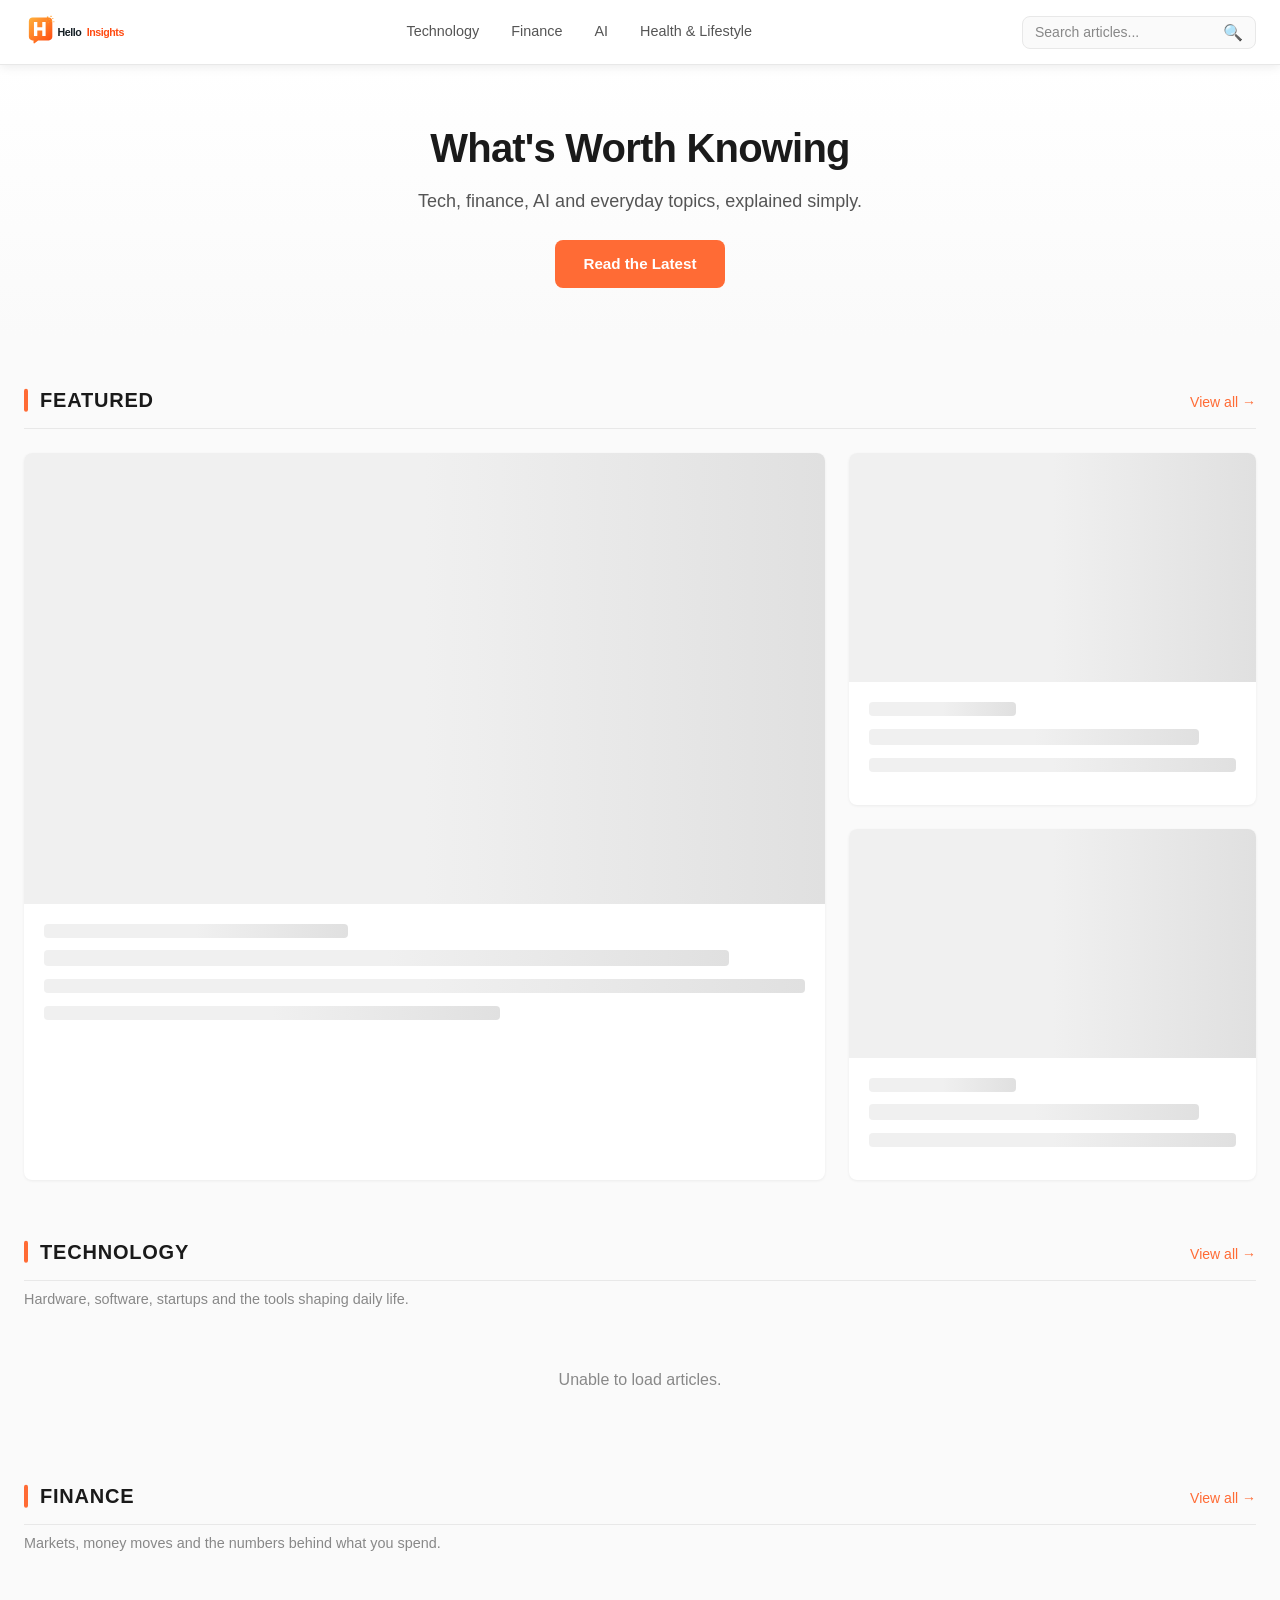
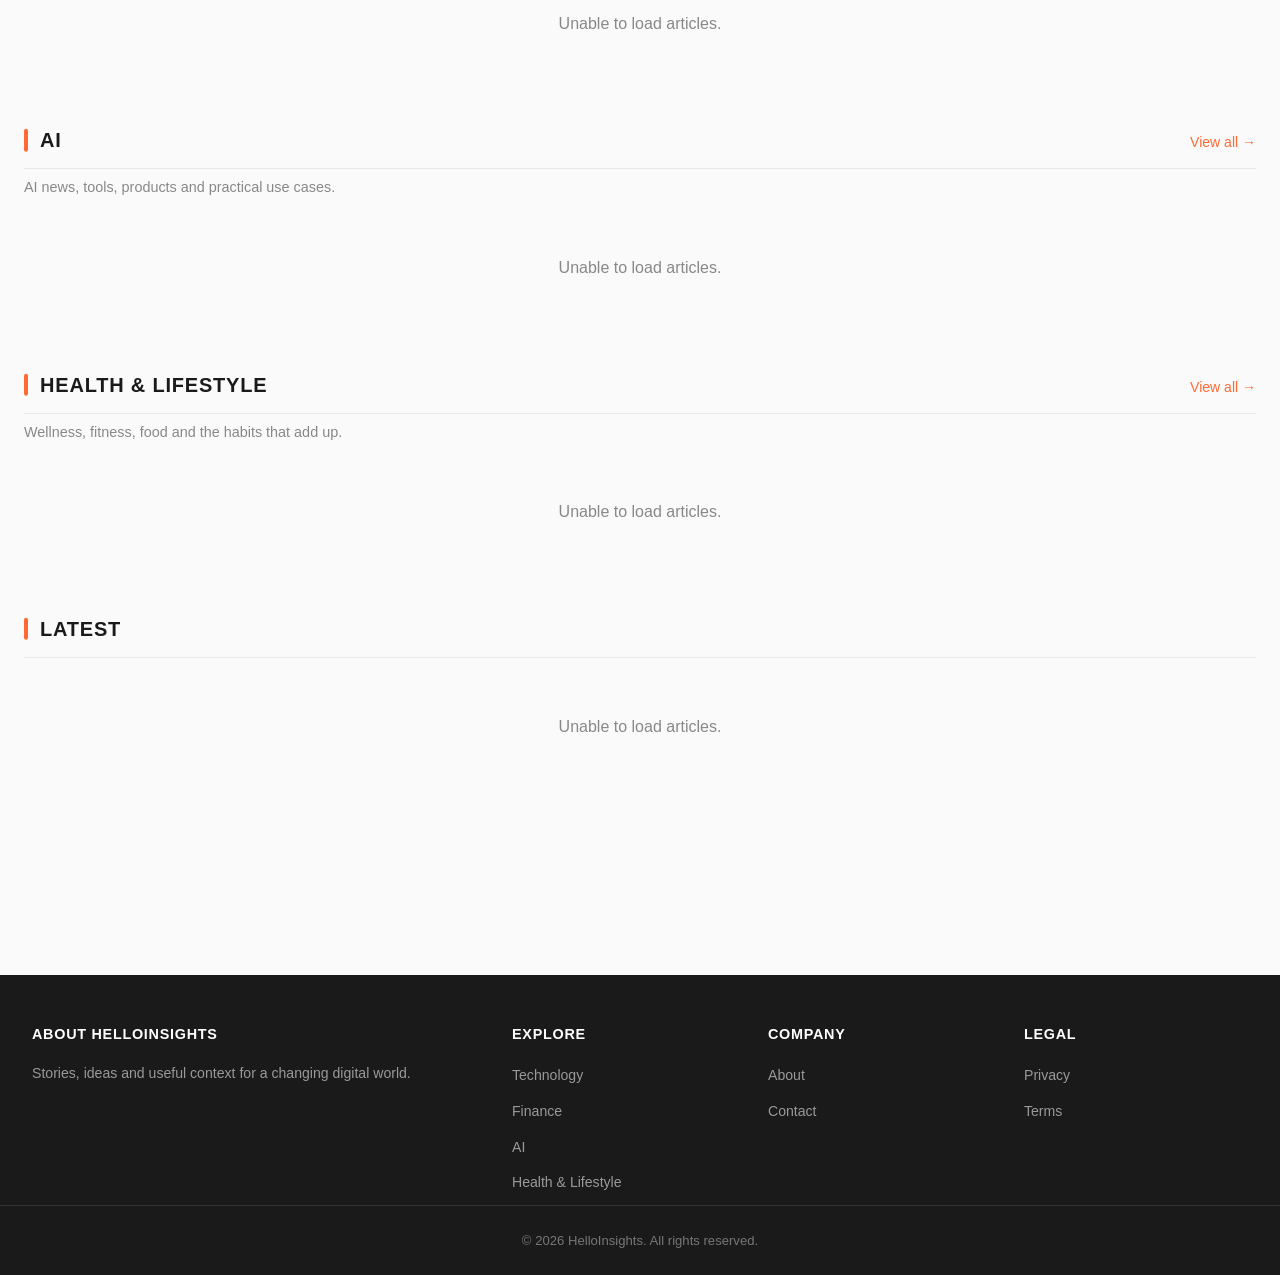
==== commit 811af751: "Add files via upload" ====
--- a/index.html
+++ b/index.html
@@ -2,402 +2,1080 @@
 <html lang="en">
 <head>
     <meta charset="UTF-8">
+    <link rel="icon" href="data:image/svg+xml,%3Csvg xmlns='http://www.w3.org/2000/svg' viewBox='0 0 32 32'%3E%3Crect width='32' height='32' rx='6' fill='%23ff6b35'/%3E%3Ctext x='16' y='23' text-anchor='middle' fill='white' font-family='Arial,sans-serif' font-weight='bold' font-size='22'%3EH%3C/text%3E%3C/svg%3E">
     <meta name="viewport" content="width=device-width, initial-scale=1.0">
-    <title>Technology Insights on AI, Software, Cybersecurity & Gadgets | HelloInsights</title>
-    <meta name="description" content="Explore the latest in AI, software, cybersecurity, gadgets, developer tools and emerging technology from HelloInsights.">
-    <link rel="canonical" href="https://technology.helloinsights.online/">
-    <!-- Open Graph -->
+    <title>HelloInsights | What's Worth Knowing</title>
+    <meta name="description" content="Tech, finance, AI and everyday topics, explained simply. Clear writing on the things that matter.">
+    <meta name="keywords" content="technology, finance, AI, health, lifestyle, insights, news">
+    <meta property="og:title" content="HelloInsights | What's Worth Knowing">
+    <meta property="og:description" content="Tech, finance, AI and everyday topics, explained simply.">
     <meta property="og:type" content="website">
-    <meta property="og:title" content="Technology Insights on AI, Software, Cybersecurity & Gadgets | HelloInsights">
-    <meta property="og:description" content="Explore the latest in AI, software, cybersecurity, gadgets, developer tools and emerging technology from HelloInsights.">
-    <meta property="og:url" content="https://technology.helloinsights.online/">
-    <meta property="og:site_name" content="HelloInsights Technology">
-    <meta property="og:image" content="https://images.unsplash.com/photo-1518770660439-4636190af475?w=1200&h=630&fit=crop">
-    <!-- Twitter -->
+    <meta property="og:site_name" content="HelloInsights">
     <meta name="twitter:card" content="summary_large_image">
-    <meta name="twitter:title" content="Technology Insights on AI, Software, Cybersecurity & Gadgets | HelloInsights">
-    <meta name="twitter:description" content="Explore the latest in AI, software, cybersecurity, gadgets, developer tools and emerging technology from HelloInsights.">
-    <!-- Preconnect -->
-    <link rel="preconnect" href="https://images.unsplash.com" crossorigin>
-    <!-- Config -->
-    <script src="site-config.js"></script>
-    <!-- Styles -->
-    <link rel="stylesheet" href="style.css">
-    <!-- JSON-LD: WebSite -->
+    <meta name="twitter:title" content="HelloInsights | What's Worth Knowing">
+    <meta name="twitter:description" content="Tech, finance, AI and everyday topics, explained simply.">
+    <link rel="canonical" href="index.html">
     <script type="application/ld+json">
     {
         "@context": "https://schema.org",
         "@type": "WebSite",
-        "name": "HelloInsights Technology",
-        "url": "https://technology.helloinsights.online/",
-        "description": "Explore the latest in AI, software, cybersecurity, gadgets, developer tools and emerging technology.",
-        "publisher": { "@type": "Organization", "name": "HelloInsights" }
+        "name": "HelloInsights",
+        "url": "",
+        "description": "Tech, finance, AI and everyday topics, explained simply.",
+        "potentialAction": {
+            "@type": "SearchAction",
+            "target": "index.html?q={search_term_string}",
+            "query-input": "required name=search_term_string"
+        }
     }
     </script>
+    <link rel="preconnect" href="https://images.unsplash.com" crossorigin>
+    <link rel="dns-prefetch" href="https://images.unsplash.com">
+    <link rel="preconnect" href="https://pagead2.googlesyndication.com" crossorigin>
+    <link rel="dns-prefetch" href="https://pagead2.googlesyndication.com">
+    <link rel="stylesheet" href="style.css" media="print" onload="this.media='all'">
+    <noscript><link rel="stylesheet" href="style.css"></noscript>
+    <script src="ads-config.js" defer></script>
+    <script src="config-loader.js" async></script>
+    <style>
+    /* ========================================
+       HelloInsights Main Site - Editorial Style
+       ======================================== */
+    * { margin: 0; padding: 0; box-sizing: border-box; }
+    :root {
+        --accent: #ff6b35;
+        --accent-hover: #e85a2a;
+        --text-primary: #1a1a1a;
+        --text-secondary: #555555;
+        --text-muted: #888888;
+        --bg-body: #fafafa;
+        --bg-white: #ffffff;
+        --border: #e8e8e8;
+        --shadow-sm: 0 1px 3px rgba(0,0,0,0.06);
+        --shadow-md: 0 2px 12px rgba(0,0,0,0.08);
+        --shadow-hover: 0 6px 24px rgba(0,0,0,0.1);
+        --radius: 8px;
+        --max-w: 1280px;
+    }
+    html { font-size: 16px; scroll-behavior: smooth; }
+    body {
+        font-family: -apple-system, BlinkMacSystemFont, 'Segoe UI', Roboto, 'Helvetica Neue', Arial, sans-serif;
+        line-height: 1.6; color: var(--text-primary); background: var(--bg-body);
+        -webkit-font-smoothing: antialiased;
+    }
+    a { color: inherit; text-decoration: none; }
+    img { max-width: 100%; display: block; }
+
+    /* Header */
+    .header {
+        background: var(--bg-white); border-bottom: 1px solid var(--border);
+        position: sticky; top: 0; z-index: 1000;
+    }
+    .header-inner {
+        max-width: var(--max-w); margin: 0 auto;
+        padding: 0 24px; height: 64px;
+        display: flex; align-items: center; justify-content: space-between;
+    }
+    .logo { display: flex; align-items: center; flex-shrink: 0; }
+    .logo svg { max-height: 36px; width: auto; }
+    .header-nav { display: flex; align-items: center; gap: 4px; }
+    .header-nav a {
+        padding: 6px 14px; border-radius: 6px; font-size: 0.9rem;
+        font-weight: 500; color: var(--text-secondary); transition: color 0.2s, background 0.2s;
+    }
+    .header-nav a:hover { color: var(--accent); background: rgba(255,107,53,0.06); }
+    .header-search {
+        display: flex; align-items: center; background: var(--bg-body);
+        border: 1px solid var(--border); border-radius: 8px;
+        padding: 6px 12px; transition: border-color 0.2s;
+    }
+    .header-search:focus-within { border-color: var(--accent); }
+    .header-search input {
+        border: none; background: transparent; outline: none;
+        width: 180px; font-size: 0.875rem; color: var(--text-primary);
+    }
+    .header-search input::placeholder { color: var(--text-muted); }
+    .header-search button {
+        background: none; border: none; cursor: pointer;
+        color: var(--text-muted); font-size: 1rem; padding: 0 0 0 8px;
+    }
+    .header-search button:hover { color: var(--accent); }
+
+    /* Mobile menu toggle */
+    .menu-toggle {
+        display: none; flex-direction: column; gap: 5px;
+        cursor: pointer; padding: 8px; background: none; border: none;
+    }
+    .menu-toggle span {
+        width: 24px; height: 2px; background: var(--text-primary);
+        border-radius: 2px; transition: transform 0.3s, opacity 0.3s;
+    }
+    .menu-toggle.open span:nth-child(1) { transform: rotate(45deg) translate(5px, 5px); }
+    .menu-toggle.open span:nth-child(2) { opacity: 0; }
+    .menu-toggle.open span:nth-child(3) { transform: rotate(-45deg) translate(5px, -5px); }
+
+    /* Mobile menu */
+    .mobile-menu {
+        display: none; background: var(--bg-white); border-bottom: 1px solid var(--border);
+        padding: 16px 24px;
+    }
+    .mobile-menu.open { display: block; }
+    .mobile-menu a {
+        display: block; padding: 12px 0; font-size: 1rem; font-weight: 500;
+        color: var(--text-secondary); border-bottom: 1px solid var(--border);
+    }
+    .mobile-menu a:last-child { border-bottom: none; }
+    .mobile-menu a:hover { color: var(--accent); }
+    .mobile-search { margin-top: 12px; }
+    .mobile-search input {
+        width: 100%; padding: 10px 14px; border: 1px solid var(--border);
+        border-radius: 8px; font-size: 0.9rem; outline: none;
+    }
+    .mobile-search input:focus { border-color: var(--accent); }
+
+    /* Hero */
+    .hero {
+        background: linear-gradient(180deg, #fff 0%, var(--bg-body) 100%);
+        padding: 60px 24px 48px; text-align: center;
+    }
+    .hero-inner { max-width: 640px; margin: 0 auto; }
+    .hero h1 {
+        font-size: 2.5rem; font-weight: 800; line-height: 1.15;
+        color: var(--text-primary); letter-spacing: -0.02em; margin-bottom: 16px;
+    }
+    .hero p {
+        font-size: 1.125rem; color: var(--text-secondary);
+        line-height: 1.6; margin-bottom: 24px;
+    }
+    .hero-cta {
+        display: inline-block; background: var(--accent); color: #fff;
+        padding: 12px 28px; border-radius: 8px; font-weight: 600;
+        font-size: 0.95rem; transition: background 0.2s, transform 0.2s;
+    }
+    .hero-cta:hover { background: var(--accent-hover); transform: translateY(-1px); }
+
+    /* Main layout */
+    .main { max-width: var(--max-w); margin: 0 auto; padding: 0 24px 60px; }
+
+    /* Section */
+    .section { margin-bottom: 56px; }
+    .section-header {
+        display: flex; align-items: baseline; justify-content: space-between;
+        margin-bottom: 24px; padding-bottom: 12px; border-bottom: 1px solid var(--border);
+    }
+    .section-header h2 {
+        font-size: 1.25rem; font-weight: 700; text-transform: uppercase;
+        letter-spacing: 0.04em; color: var(--text-primary);
+    }
+    .section-header .view-all {
+        font-size: 0.875rem; font-weight: 500; color: var(--accent);
+        transition: color 0.2s;
+    }
+    .section-header .view-all:hover { color: var(--accent-hover); }
+    .section-desc {
+        font-size: 0.9rem; color: var(--text-muted); margin: -16px 0 24px;
+        line-height: 1.5;
+    }
+
+    /* Featured layout */
+    .featured-grid {
+        display: grid; grid-template-columns: 65% 1fr; gap: 24px;
+    }
+    .featured-main { position: relative; }
+    .featured-main .card-image { height: 100%; min-height: 320px; }
+    .featured-side { display: flex; flex-direction: column; gap: 24px; }
+    .featured-side .card-image { height: 140px; }
+
+    /* Article grid */
+    .article-grid {
+        display: grid; grid-template-columns: repeat(3, 1fr); gap: 24px;
+    }
+
+    /* Article card */
+    .article-card {
+        background: var(--bg-white); border-radius: var(--radius);
+        box-shadow: var(--shadow-sm); overflow: hidden;
+        transition: transform 0.25s, box-shadow 0.25s;
+        display: flex; flex-direction: column; cursor: pointer;
+    }
+    .article-card:hover { transform: translateY(-4px); box-shadow: var(--shadow-hover); }
+    .card-image {
+        width: 100%; aspect-ratio: 16/9; overflow: hidden;
+        background: #f0f0f0;
+    }
+    .card-image img {
+        width: 100%; height: 100%; object-fit: cover;
+        transition: transform 0.3s;
+    }
+    .article-card:hover .card-image img { transform: scale(1.03); }
+    .card-body { padding: 20px; display: flex; flex-direction: column; flex: 1; }
+    .card-category {
+        display: inline-block; font-size: 0.75rem; font-weight: 600;
+        text-transform: uppercase; letter-spacing: 0.5px;
+        color: var(--accent); margin-bottom: 8px;
+    }
+    .card-title {
+        font-size: 1.05rem; font-weight: 600; line-height: 1.4;
+        color: var(--text-primary); margin-bottom: 8px;
+        display: -webkit-box; -webkit-line-clamp: 2;
+        -webkit-box-orient: vertical; overflow: hidden;
+    }
+    .card-excerpt {
+        font-size: 0.875rem; color: var(--text-secondary); line-height: 1.55;
+        margin-bottom: 12px; flex: 1;
+        display: -webkit-box; -webkit-line-clamp: 2;
+        -webkit-box-orient: vertical; overflow: hidden;
+    }
+    .card-date {
+        font-size: 0.8rem; color: var(--text-muted); margin-top: auto;
+    }
+
+    /* Ad slots */
+    [data-ad-slot] {
+        margin: 24px 0; min-height: 0;
+    }
+    [data-ad-slot]:empty { display: none; margin: 0; min-height: 0; height: 0; }
+
+    /* Search results */
+    .search-banner {
+        display: none; margin-bottom: 24px; padding: 12px 16px;
+        background: #fff8f3; border: 1px solid rgba(255,107,53,0.2);
+        border-radius: 8px; font-size: 0.9rem; color: var(--text-secondary);
+    }
+    .search-banner button {
+        margin-left: 12px; background: var(--accent); color: #fff;
+        border: none; padding: 4px 12px; border-radius: 4px;
+        cursor: pointer; font-size: 0.8rem;
+    }
+
+    /* Pagination */
+    .pagination {
+        display: flex; justify-content: center; align-items: center;
+        gap: 6px; margin-top: 40px; flex-wrap: wrap;
+    }
+    .page-btn {
+        display: inline-flex; align-items: center; justify-content: center;
+        min-width: 36px; height: 36px; padding: 0 10px;
+        border-radius: 6px; font-size: 0.875rem; font-weight: 500;
+        color: var(--text-secondary); background: var(--bg-white);
+        border: 1px solid var(--border); transition: all 0.2s; cursor: pointer;
+    }
+    .page-btn:hover:not(.disabled):not(.active) {
+        border-color: var(--accent); color: var(--accent);
+    }
+    .page-btn.active {
+        background: var(--accent); color: #fff; border-color: var(--accent);
+    }
+    .page-btn.disabled { opacity: 0.4; cursor: default; pointer-events: none; }
+
+    /* Skeleton loading */
+    .skeleton-card {
+        background: var(--bg-white); border-radius: var(--radius);
+        box-shadow: var(--shadow-sm); overflow: hidden;
+    }
+    .skeleton-img {
+        width: 100%; aspect-ratio: 16/9;
+        background: linear-gradient(90deg, #f0f0f0 25%, #e0e0e0 50%, #f0f0f0 75%);
+        background-size: 200% 100%;
+        animation: shimmer 1.5s infinite;
+    }
+    .skeleton-body { padding: 20px; }
+    .skeleton-line {
+        height: 12px; border-radius: 4px; margin-bottom: 10px;
+        background: linear-gradient(90deg, #f0f0f0 25%, #e0e0e0 50%, #f0f0f0 75%);
+        background-size: 200% 100%;
+        animation: shimmer 1.5s infinite;
+    }
+    .skeleton-line:nth-child(1) { width: 40%; }
+    .skeleton-line:nth-child(2) { width: 90%; height: 16px; }
+    .skeleton-line:nth-child(3) { width: 100%; }
+    .skeleton-line:nth-child(4) { width: 60%; }
+    @keyframes shimmer { 0%{background-position:200% 0} 100%{background-position:-200% 0} }
+
+    /* Footer */
+    .footer{background:#1a1a1a;color:#ccc;padding:3rem 0 0;margin-top:3rem}
+    .footer-content{max-width:1280px;margin:0 auto;padding:0 2rem;display:grid;grid-template-columns:2fr 1fr 1fr 1fr;gap:2rem}
+    .footer-section h4{color:#fff;font-size:.9rem;font-weight:600;margin-bottom:1rem;text-transform:uppercase;letter-spacing:.05em}
+    .footer-section p{font-size:.88rem;line-height:1.6;color:#999}
+    .footer-section ul{list-style:none;padding:0;margin:0}
+    .footer-section li{margin-bottom:.5rem}
+    .footer-section a{color:#999;text-decoration:none;font-size:.88rem;transition:color .2s}
+    .footer-section a:hover{color:#ff6b35}
+    .footer-bottom{max-width:1280px;margin:0 auto;padding:1.5rem 2rem;border-top:1px solid #333;text-align:center}
+    .footer-bottom p{font-size:.82rem;color:#777;margin:0}
+    @media(max-width:768px){.footer-content{grid-template-columns:1fr 1fr;gap:1.5rem}}
+    @media(max-width:480px){.footer-content{grid-template-columns:1fr}}
+
+    /* Back to top */
+    .back-to-top {
+        position: fixed; bottom: 24px; right: 24px;
+        width: 40px; height: 40px; border-radius: 50%;
+        background: var(--accent); color: #fff; border: none;
+        font-size: 1.2rem; cursor: pointer; opacity: 0;
+        visibility: hidden; transition: opacity 0.3s, visibility 0.3s, transform 0.2s;
+        box-shadow: 0 2px 8px rgba(255,107,53,0.3);
+        z-index: 999;
+    }
+    .back-to-top.visible { opacity: 1; visibility: visible; }
+    .back-to-top:hover { transform: translateY(-2px); }
+
+    /* Responsive */
+    @media (max-width: 768px) {
+        .header-nav, .header-search { display: none; }
+        .menu-toggle { display: flex; }
+        .hero { padding: 40px 20px 32px; }
+        .hero h1 { font-size: 1.75rem; }
+        .hero p { font-size: 1rem; }
+        .featured-grid { grid-template-columns: 1fr; }
+        .featured-main .card-image { min-height: 200px; }
+        .article-grid { grid-template-columns: 1fr; }
+        .footer-links { gap: 24px; }
+        .section { margin-bottom: 40px; }
+    }
+    @media (min-width: 769px) and (max-width: 1024px) {
+        .article-grid { grid-template-columns: repeat(2, 1fr); }
+        .featured-grid { grid-template-columns: 60% 1fr; }
+    }
+    </style>
 </head>
 <body>
-    <!-- ===== HEADER ===== -->
-    <header class="tech-header" id="siteHeader">
+    <!-- Header -->
+    <header class="header">
         <div class="header-inner">
-            <a href="/" class="tech-logo">
-                <svg viewBox="0 0 200 40" xmlns="http://www.w3.org/2000/svg" width="160" height="32">
-                    <rect x="2" y="6" width="28" height="28" rx="6" fill="#ff6b35"/>
-                    <text x="7" y="27" font-size="16" font-weight="900" fill="#fff" font-family="monospace">{"}"}</text>
-                    <text x="38" y="28" font-size="20" font-weight="800" fill="#1a1a2e" font-family="-apple-system, sans-serif">Hello</text>
-                    <text x="96" y="28" font-size="20" font-weight="800" fill="#ff6b35" font-family="-apple-system, sans-serif">Insights</text>
+            <a href="index.html" class="logo" aria-label="HelloInsights Home">
+                <svg xmlns="http://www.w3.org/2000/svg" viewBox="0 0 180 58" width="150" height="48" role="img" aria-label="HelloInsights logo">
+                    <defs>
+                        <linearGradient id="og" x1="0" y1="0" x2="0.9" y2="1">
+                            <stop offset="0%" stop-color="#FFB13B"/>
+                            <stop offset="100%" stop-color="#FF4B12"/>
+                        </linearGradient>
+                        <linearGradient id="hl" x1="0" y1="0" x2="0" y2="1">
+                            <stop offset="0%" stop-color="#1B252B"/>
+                            <stop offset="100%" stop-color="#111A20"/>
+                        </linearGradient>
+                    </defs>
+                    <path d="M7.2 11.5 C7.2 8.3 9.8 5.8 13 5.8 H39.3 C42.5 5.8 45 8.3 45 11.5 V36.8 C45 40 42.5 42.5 39.3 42.5 H22.2 L16.5 47.3 C15.8 47.9 14.7 47.4 14.7 46.5 V42.5 H13 C9.8 42.5 7.2 40 7.2 36.8 Z" fill="url(#og)"/>
+                    <path d="M15.4 12.7 H20.8 V21.2 H28.8 V12.7 H34.2 V35.5 H28.8 V26.4 H20.8 V35.5 H15.4 Z" fill="#FFFFFF"/>
+                    <g fill="#FF9B27">
+                        <rect x="36.3" y="4.2" width="2.2" height="2.2" rx="0.35"/>
+                        <rect x="42.0" y="2.8" width="1.9" height="1.9" rx="0.3"/>
+                        <rect x="39.4" y="7.5" width="2.0" height="2.0" rx="0.3"/>
+                        <rect x="45.0" y="6.3" width="1.6" height="1.6" rx="0.25"/>
+                        <rect x="35.0" y="9.1" width="1.6" height="1.6" rx="0.25"/>
+                        <rect x="42.5" y="10.5" width="2.0" height="2.0" rx="0.3"/>
+                        <rect x="46.8" y="11.8" width="1.4" height="1.4" rx="0.2"/>
+                        <rect x="38.2" y="13.1" width="1.5" height="1.5" rx="0.2"/>
+                    </g>
+                    <text x="53.5" y="35.2" font-family="Arial,Helvetica,sans-serif" font-size="17.2" font-weight="700" letter-spacing="-0.75" fill="url(#hl)">Hello</text>
+                    <text x="100.5" y="35.2" font-family="Arial,Helvetica,sans-serif" font-size="17.2" font-weight="700" letter-spacing="-0.75" fill="#FF4B12">Insights</text>
                 </svg>
-                <span class="header-badge">Technology</span>
             </a>
-            <nav class="tech-nav" id="mainNav">
-                <a href="index.html?cat=ai">AI</a>
-                <a href="index.html?cat=software">Software</a>
-                <a href="index.html?cat=cybersecurity">Cybersecurity</a>
-                <a href="index.html?cat=gadgets">Gadgets</a>
-                <a href="index.html?cat=developer">Developer</a>
-                <a href="index.html?cat=future-tech">Future Tech</a>
-            </nav>
-            <div class="header-actions">
-                <button class="search-toggle" id="searchToggle" aria-label="Search">
-                    <svg width="20" height="20" viewBox="0 0 24 24" fill="none" stroke="currentColor" stroke-width="2"><circle cx="11" cy="11" r="8"/><path d="M21 21l-4.35-4.35"/></svg>
-                </button>
-                <button class="menu-toggle" id="menuToggle" aria-label="Menu">
-                    <span></span><span></span><span></span>
-                </button>
-            </div>
+            <div class="header-nav">
+                <a href="category.html?cat=technology">Technology</a>
+                <a href="category.html?cat=finance">Finance</a>
+                <a href="category.html?cat=ai-tools">AI</a>
+                <a href="category.html?cat=health-lifestyle">Health &amp; Lifestyle</a>
+            </div>
+            <div class="header-search">
+                <input type="text" placeholder="Search articles..." id="searchInput" aria-label="Search articles">
+                <button type="button" id="searchBtn" aria-label="Search">🔍</button>
+            </div>
+            <button class="menu-toggle" id="menuToggle" onclick="toggleMenu()" aria-label="Menu">
+                <span></span><span></span><span></span>
+            </button>
         </div>
-        <div class="search-bar" id="searchBar" style="display:none">
-            <input type="text" id="searchInput" placeholder="Search Technology articles..." aria-label="Search">
-            <button id="searchClose" aria-label="Close search">&times;</button>
+        <div class="mobile-menu" id="mobileMenu">
+            <a href="category.html?cat=technology">Technology</a>
+            <a href="category.html?cat=finance">Finance</a>
+            <a href="category.html?cat=ai-tools">AI</a>
+            <a href="category.html?cat=health-lifestyle">Health &amp; Lifestyle</a>
+            <div class="mobile-search">
+                <input type="text" placeholder="Search articles..." id="mobileSearchInput" aria-label="Search articles">
+            </div>
         </div>
     </header>
 
-    <!-- ===== HERO ===== -->
-    <section class="tech-hero">
-        <div class="hero-content">
-            <h1>Technology Insights<br>for the Digital World</h1>
-            <p>Explore the latest breakthroughs in AI, software, cybersecurity, and digital innovation.</p>
-            <a href="#latest" class="hero-cta">Explore Technology Topics</a>
-        </div>
-        <div class="hero-grid-bg"></div>
-    </section>
-
-    <!-- ===== EDITORIAL INTRO ===== -->
-    <section class="editorial-intro">
-        <div class="container">
-            <h2 class="section-eyebrow">Our Perspective</h2>
-            <div class="editorial-text" id="editorialText"></div>
+    <!-- Ad: native-top -->
+    <div data-ad-slot="native-top"></div>
+
+    <!-- Hero -->
+    <section class="hero">
+        <div class="hero-inner">
+            <h1>What's Worth Knowing</h1>
+            <p>Tech, finance, AI and everyday topics, explained simply.</p>
+            <a href="#latest-section" class="hero-cta">Read the Latest</a>
         </div>
     </section>
 
-    <!-- ===== FEATURED STORIES ===== -->
-    <section class="featured-section">
-        <div class="container">
-            <h2 class="section-title">Featured Technology Stories</h2>
-            <div class="featured-grid" id="featuredGrid"></div>
-        </div>
-    </section>
-
-    <!-- ===== AD: Banner Mid 1 ===== -->
-    <div class="ad-slot" id="ad-banner-mid-1" data-ad-slot="banner-mid-1"></div>
-
-    <!-- ===== LATEST TECHNOLOGY ===== -->
-    <section class="latest-section" id="latest">
-        <div class="container">
-            <h2 class="section-title">Latest Technology</h2>
-            <div class="latest-list" id="latestList"></div>
-            <button class="load-more-btn" id="loadMoreBtn" style="display:none">Load More Stories</button>
-        </div>
-    </section>
-
-    <!-- ===== AD: Banner Mid 2 ===== -->
-    <div class="ad-slot" id="ad-banner-mid-2" data-ad-slot="banner-mid-2"></div>
-
-    <!-- ===== CATEGORY SECTIONS ===== -->
-    <div id="categorySections"></div>
-
-    <!-- ===== MOST READ ===== -->
-    <section class="most-read-section">
-        <div class="container">
-            <h2 class="section-title">Most Read</h2>
-            <ol class="most-read-list" id="mostReadList"></ol>
-        </div>
-    </section>
-
-    <!-- ===== NEWSLETTER ===== -->
-    <section class="newsletter-section">
-        <div class="container">
-            <div class="newsletter-inner">
-                <h2>Stay Ahead of the Curve</h2>
-                <p>Get the week's most important technology stories delivered to your inbox every Friday.</p>
-                <form class="newsletter-form" onsubmit="event.preventDefault(); alert('Thank you! You\'ll receive our next digest.');">
-                    <input type="email" placeholder="your@email.com" required aria-label="Email address">
-                    <button type="submit">Subscribe</button>
-                </form>
-            </div>
-        </div>
-    </section>
-
-    <!-- ===== AD: Banner Bottom ===== -->
-    <div class="ad-slot" id="ad-banner-bottom" data-ad-slot="banner-bottom"></div>
-
-    <!-- ===== FOOTER ===== -->
-    <footer class="tech-footer">
-        <div class="footer-inner">
-            <div class="footer-brand">
-                <strong>HelloInsights Technology</strong>
-                <p>Editorial-grade technology coverage for the digital world.</p>
-            </div>
-            <div class="footer-col">
-                <h4>Topics</h4>
-                <ul id="footerTopics"></ul>
-            </div>
-            <div class="footer-col">
-                <h4>More</h4>
+    <!-- Main Content -->
+    <div class="main">
+        <!-- Featured -->
+        <section class="section" id="featured-section">
+            <div class="section-header">
+                <h2>Featured</h2>
+                <a href="#" class="view-all" id="featuredViewAll">View all &rarr;</a>
+            </div>
+            <div id="featuredGrid">
+                <div class="featured-grid">
+                    <div class="skeleton-card"><div class="skeleton-img"></div><div class="skeleton-body"><div class="skeleton-line"></div><div class="skeleton-line"></div><div class="skeleton-line"></div><div class="skeleton-line"></div></div></div>
+                    <div class="featured-side">
+                        <div class="skeleton-card"><div class="skeleton-img"></div><div class="skeleton-body"><div class="skeleton-line"></div><div class="skeleton-line"></div><div class="skeleton-line"></div></div></div>
+                        <div class="skeleton-card"><div class="skeleton-img"></div><div class="skeleton-body"><div class="skeleton-line"></div><div class="skeleton-line"></div><div class="skeleton-line"></div></div></div>
+                    </div>
+                </div>
+            </div>
+        </section>
+
+        <!-- Ad: banner-mid (between featured and first category) -->
+        <div data-ad-slot="banner-mid"></div>
+
+        <!-- Technology -->
+        <section class="section" id="section-technology">
+            <div class="section-header">
+                <h2>Technology</h2>
+                <a href="category.html?cat=technology" class="view-all">View all &rarr;</a>
+            </div>
+            <p class="section-desc">Hardware, software, startups and the tools shaping daily life.</p>
+            <div class="article-grid" id="gridTechnology"></div>
+        </section>
+
+        <!-- Finance -->
+        <section class="section" id="section-finance">
+            <div class="section-header">
+                <h2>Finance</h2>
+                <a href="category.html?cat=finance" class="view-all">View all &rarr;</a>
+            </div>
+            <p class="section-desc">Markets, money moves and the numbers behind what you spend.</p>
+            <div class="article-grid" id="gridFinance"></div>
+        </section>
+
+        <!-- AI -->
+        <section class="section" id="section-ai">
+            <div class="section-header">
+                <h2>AI</h2>
+                <a href="category.html?cat=ai-tools" class="view-all">View all &rarr;</a>
+            </div>
+            <p class="section-desc">AI news, tools, products and practical use cases.</p>
+            <div class="article-grid" id="gridAi"></div>
+        </section>
+
+        <!-- Health & Lifestyle -->
+        <section class="section" id="section-health">
+            <div class="section-header">
+                <h2>Health &amp; Lifestyle</h2>
+                <a href="category.html?cat=health-lifestyle" class="view-all">View all &rarr;</a>
+            </div>
+            <p class="section-desc">Wellness, fitness, food and the habits that add up.</p>
+            <div class="article-grid" id="gridHealth"></div>
+        </section>
+
+        <!-- Latest -->
+        <section class="section" id="latest-section">
+            <div class="section-header">
+                <h2>Latest</h2>
+            </div>
+            <div class="search-banner" id="searchBanner">
+                <span id="searchText"></span>
+                <button onclick="clearSearch()">Clear</button>
+            </div>
+            <div class="article-grid" id="latestGrid"></div>
+            <div class="pagination" id="pagination"></div>
+        </section>
+
+        <!-- Ad: banner-bottom -->
+        <div data-ad-slot="banner-bottom"></div>
+    </div>
+
+    <!-- Footer -->
+    <footer class="footer">
+        <div class="footer-content">
+            <div class="footer-section">
+                <h4>About HelloInsights</h4>
+                <p>Stories, ideas and useful context for a changing digital world.</p>
+            </div>
+            <div class="footer-section">
+                <h4>Explore</h4>
                 <ul>
-                    <li><a href="https://helloinsights.online" target="_blank">HelloInsights Main</a></li>
-                    <li><a href="https://finance.helloinsights.online" target="_blank">Finance</a></li>
+                    <li><a href="category.html?cat=technology">Technology</a></li>
+                    <li><a href="category.html?cat=finance">Finance</a></li>
+                    <li><a href="category.html?cat=ai-tools">AI</a></li>
+                    <li><a href="category.html?cat=health-lifestyle">Health &amp; Lifestyle</a></li>
+                </ul>
+            </div>
+            <div class="footer-section">
+                <h4>Company</h4>
+                <ul>
+                    <li><a href="about.html">About</a></li>
+                    <li><a href="contact.html">Contact</a></li>
+                </ul>
+            </div>
+            <div class="footer-section">
+                <h4>Legal</h4>
+                <ul>
+                    <li><a href="privacy.html">Privacy</a></li>
+                    <li><a href="terms.html">Terms</a></li>
                 </ul>
             </div>
         </div>
         <div class="footer-bottom">
-            <p>&copy; 2025 HelloInsights. All rights reserved.</p>
+            <p>&copy; <script>document.write(new Date().getFullYear())</script> HelloInsights. All rights reserved.</p>
         </div>
     </footer>
 
-    <!-- Ads -->
-    <script src="ads-config.js"></script>
-    <script src="ads.js"></script>
+    <!-- Back to top -->
+    <button class="back-to-top" id="backToTop" onclick="scrollToTop()" aria-label="Back to top">&uarr;</button>
 
     <script>
-    (function() {
-        'use strict';
-        var allArticles = [];
-        var filteredArticles = [];
-        var usedIds = {};
-        var latestShown = 0;
-        var latestPerBatch = 8;
-        var currentCat = '';
-
-        // Read category from URL
-        var params = new URLSearchParams(window.location.search);
-        currentCat = params.get('cat') || '';
-
-        function markUsed(id) { usedIds[id] = true; }
-        function isUsed(id) { return !!usedIds[id]; }
-
-        // Highlight active nav link
-        if (currentCat) {
-            var navLinks = document.querySelectorAll('#mainNav a');
-            navLinks.forEach(function(link) {
-                if (link.getAttribute('href') === 'index.html?cat=' + currentCat) {
-                    link.classList.add('active');
+    /* ========================================
+       HelloInsights - Main Page Script (ES5)
+       ======================================== */
+
+    // Service worker
+    if ('serviceWorker' in navigator) {
+        navigator.serviceWorker.register('sw.js').catch(function() {});
+    }
+
+    // --- Config ---
+    var ARTICLES_PER_PAGE = 9;
+    var CATEGORY_PAGESIZE = 3;
+    var currentPage = 1;
+    var allArticles = [];
+    var categoryArticles = {
+        'technology': [],
+        'finance': [],
+        'ai-tools': [],
+        'health-lifestyle': []
+    };
+    var isSearching = false;
+    var searchQuery = '';
+    var filteredArticles = [];
+
+    var categoryNames = {
+        'technology': 'Technology',
+        'finance': 'Finance',
+        'ai-tools': 'AI',
+        'health-lifestyle': 'Health & Lifestyle'
+    };
+
+    var fallbackImages = {
+        'technology': 'https://images.unsplash.com/photo-1518770660439-4636190af475?w=600&h=338&fit=crop',
+        'finance': 'https://images.unsplash.com/photo-1611974789855-9c2a0a7236a3?w=600&h=338&fit=crop',
+        'ai-tools': 'https://images.unsplash.com/photo-1677442136019-21780ecf9952?w=600&h=338&fit=crop',
+        'health-lifestyle': 'https://images.unsplash.com/photo-1498837167922-ddd27525d352?w=600&h=338&fit=crop'
+    };
+    var defaultFallback = 'https://images.unsplash.com/photo-1518770660439-4636190af475?w=600&h=338&fit=crop';
+
+    // --- Image Deduplication ---
+    var usedImageIds = {};
+
+    var imagePool = {
+        'technology': [
+            'https://images.unsplash.com/photo-1518770660439-4636190af475?w=600&h=338&fit=crop',
+            'https://images.unsplash.com/photo-1519389950473-47ba0277781c?w=600&h=338&fit=crop',
+            'https://images.unsplash.com/photo-1531297484001-80022131f5a1?w=600&h=338&fit=crop',
+            'https://images.unsplash.com/photo-1550751827-4bd374c3f58b?w=600&h=338&fit=crop',
+            'https://images.unsplash.com/photo-1498050108023-c5249f4df085?w=600&h=338&fit=crop',
+            'https://images.unsplash.com/photo-1517694712202-14dd9538aa97?w=600&h=338&fit=crop',
+            'https://images.unsplash.com/photo-1461749280684-dccba630e2f6?w=600&h=338&fit=crop',
+            'https://images.unsplash.com/photo-1504639725590-34d0984388bd?w=600&h=338&fit=crop',
+            'https://images.unsplash.com/photo-1496181133206-80ce9b88a853?w=600&h=338&fit=crop',
+            'https://images.unsplash.com/photo-1537432376149-e84978a0797e?w=600&h=338&fit=crop',
+            'https://images.unsplash.com/photo-1519389950473-47ba0277781c?w=600&h=338&fit=crop',
+            'https://images.unsplash.com/photo-1563770660941-20978e872556?w=600&h=338&fit=crop',
+            'https://images.unsplash.com/photo-1535223289827-42f1e9919769?w=600&h=338&fit=crop',
+            'https://images.unsplash.com/photo-1510915361894-d89a3046a080?w=600&h=338&fit=crop',
+            'https://images.unsplash.com/photo-1587620962725-abab7fe55159?w=600&h=338&fit=crop',
+            'https://images.unsplash.com/photo-1524638431109-93d95c968f03?w=600&h=338&fit=crop',
+            'https://images.unsplash.com/photo-1555066931-4365d14bab8c?w=600&h=338&fit=crop',
+            'https://images.unsplash.com/photo-1484480974693-6ca0a78fb36b?w=600&h=338&fit=crop',
+            'https://images.unsplash.com/photo-1454165804606-c3d57bc86b40?w=600&h=338&fit=crop',
+            'https://images.unsplash.com/photo-1487058792275-0ad4aaf24ca7?w=600&h=338&fit=crop'
+        ],
+        'finance': [
+            'https://images.unsplash.com/photo-1611974789855-9c2a0a7236a3?w=600&h=338&fit=crop',
+            'https://images.unsplash.com/photo-1554224155-6726b3ff858f?w=600&h=338&fit=crop',
+            'https://images.unsplash.com/photo-1579621970563-ebec7560ff3e?w=600&h=338&fit=crop',
+            'https://images.unsplash.com/photo-1526304640581-d334cdbbf45e?w=600&h=338&fit=crop',
+            'https://images.unsplash.com/photo-1460925895917-afdab827c52f?w=600&h=338&fit=crop',
+            'https://images.unsplash.com/photo-1590283603385-17ffb3a7f29f?w=600&h=338&fit=crop',
+            'https://images.unsplash.com/photo-1604594849809-dfedbc827105?w=600&h=338&fit=crop',
+            'https://images.unsplash.com/photo-1579532537598-459ecdaf39cc?w=600&h=338&fit=crop',
+            'https://images.unsplash.com/photo-1526304654461-830e39fabc9a?w=600&h=338&fit=crop',
+            'https://images.unsplash.com/photo-1559526324-4b87b5e36e44?w=600&h=338&fit=crop',
+            'https://images.unsplash.com/photo-1596870280797-d91b20e7f8fd?w=600&h=338&fit=crop',
+            'https://images.unsplash.com/photo-1551288049-bebda4e38f71?w=600&h=338&fit=crop',
+            'https://images.unsplash.com/photo-1633114128174-2f8aa49759b0?w=600&h=338&fit=crop',
+            'https://images.unsplash.com/photo-1573408301184-97a6405877a7?w=600&h=338&fit=crop',
+            'https://images.unsplash.com/photo-1612268930342-fd18be15063e?w=600&h=338&fit=crop',
+            'https://images.unsplash.com/photo-1559526324-597bc228a044?w=600&h=338&fit=crop',
+            'https://images.unsplash.com/photo-1607297115812-5663ae101162?w=600&h=338&fit=crop',
+            'https://images.unsplash.com/photo-1578321272125-2d5c8e5e4d5b?w=600&h=338&fit=crop',
+            'https://images.unsplash.com/photo-1544725176-7c40e128714f?w=600&h=338&fit=crop',
+            'https://images.unsplash.com/photo-1589994662622-67a2f0e37a19?w=600&h=338&fit=crop'
+        ],
+        'ai-tools': [
+            'https://images.unsplash.com/photo-1677442136019-21780ecf9952?w=600&h=338&fit=crop',
+            'https://images.unsplash.com/photo-1620712943543-bcc4688e7485?w=600&h=338&fit=crop',
+            'https://images.unsplash.com/photo-1721322800607-8539c4aa9f92?w=600&h=338&fit=crop',
+            'https://images.unsplash.com/photo-1676299081847-824916de030a?w=600&h=338&fit=crop',
+            'https://images.unsplash.com/photo-1535378917042-10a22c95931a?w=600&h=338&fit=crop',
+            'https://images.unsplash.com/photo-1516110833967-0b8c1f0e3b8d?w=600&h=338&fit=crop',
+            'https://images.unsplash.com/photo-1655720828018-edd2da095b5c?w=600&h=338&fit=crop',
+            'https://images.unsplash.com/photo-1685094488371-7e45f29e969b?w=600&h=338&fit=crop',
+            'https://images.unsplash.com/photo-1581091226825-a6a2a5aee158?w=600&h=338&fit=crop',
+            'https://images.unsplash.com/photo-1581092795360-fd1ca04f0952?w=600&h=338&fit=crop',
+            'https://images.unsplash.com/photo-1633356122544-f134324a6cee?w=600&h=338&fit=crop',
+            'https://images.unsplash.com/photo-1580927752452-89d8673fae50?w=600&h=338&fit=crop',
+            'https://images.unsplash.com/photo-1675426513962-63c75ca14a8f?w=600&h=338&fit=crop',
+            'https://images.unsplash.com/photo-1655631917818-8ff1655c31c3?w=600&h=338&fit=crop',
+            'https://images.unsplash.com/photo-1485827404703-89b55fcc595e?w=600&h=338&fit=crop',
+            'https://images.unsplash.com/photo-1580927752452-89d8673fae50?w=600&h=338&fit=crop',
+            'https://images.unsplash.com/photo-1695237871166-b05a6b7d3e8d?w=600&h=338&fit=crop',
+            'https://images.unsplash.com/photo-1696446702183-cbd12541e08e?w=600&h=338&fit=crop',
+            'https://images.unsplash.com/photo-1680743339132-1e594a4a7a0e?w=600&h=338&fit=crop',
+            'https://images.unsplash.com/photo-1507146153580-69a1fe6d8aa1?w=600&h=338&fit=crop'
+        ],
+        'health-lifestyle': [
+            'https://images.unsplash.com/photo-1498837167922-ddd27525d352?w=600&h=338&fit=crop',
+            'https://images.unsplash.com/photo-1571019613454-1cb2f99b2d8b?w=600&h=338&fit=crop',
+            'https://images.unsplash.com/photo-1512621776951-a57141f2eefd?w=600&h=338&fit=crop',
+            'https://images.unsplash.com/photo-1544367567-0f2fcb009e0b?w=600&h=338&fit=crop',
+            'https://images.unsplash.com/photo-1490645935967-10de6ba17061?w=600&h=338&fit=crop',
+            'https://images.unsplash.com/photo-1511909525232-61113c912358?w=600&h=338&fit=crop',
+            'https://images.unsplash.com/photo-1505576399279-565b52d4ac71?w=600&h=338&fit=crop',
+            'https://images.unsplash.com/photo-1506126613408-eca07ce68773?w=600&h=338&fit=crop',
+            'https://images.unsplash.com/photo-1540189549336-e6e99c3679fe?w=600&h=338&fit=crop',
+            'https://images.unsplash.com/photo-1512058564366-18510be2db19?w=600&h=338&fit=crop',
+            'https://images.unsplash.com/photo-1476224203421-9ac39bcb3327?w=600&h=338&fit=crop',
+            'https://images.unsplash.com/photo-1574484284002-952235e0b8e0?w=600&h=338&fit=crop',
+            'https://images.unsplash.com/photo-1447452001602-7090c7ab2db3?w=600&h=338&fit=crop',
+            'https://images.unsplash.com/photo-1494599964567-343b3f7a20a4?w=600&h=338&fit=crop',
+            'https://images.unsplash.com/photo-1495197359483-d092478c170a?w=600&h=338&fit=crop',
+            'https://images.unsplash.com/photo-1543362906-acfc16c67565?w=600&h=338&fit=crop',
+            'https://images.unsplash.com/photo-1515894274780-4f60c2b64a80?w=600&h=338&fit=crop',
+            'https://images.unsplash.com/photo-1470259078422-826894b933aa?w=600&h=338&fit=crop',
+            'https://images.unsplash.com/photo-1496116218417-1a781b1c416c?w=600&h=338&fit=crop',
+            'https://images.unsplash.com/photo-1541233349642-6e425fe6190e?w=600&h=338&fit=crop'
+        ]
+    };
+    var imagePoolIndex = {
+        'technology': 0,
+        'finance': 0,
+        'ai-tools': 0,
+        'health-lifestyle': 0
+    };
+
+    function extractUnsplashId(url) {
+        if (!url || url.indexOf('images.unsplash.com/') === -1) return null;
+        var match = url.match(/photo-[A-Za-z0-9]+/);
+        return match ? match[0] : null;
+    }
+
+    function getUniqueImage(article) {
+        var img = sanitizeUrl(article.image);
+        var cat = article.category || '';
+        var imgId = extractUnsplashId(img);
+
+        // If image is valid and not used yet, use it
+        if (img && imgId && !usedImageIds[imgId]) {
+            usedImageIds[imgId] = true;
+            return img;
+        }
+
+        // Image is empty or duplicate — pick from the category pool (round-robin)
+        var pool = imagePool[cat] || imagePool['technology'];
+        var poolLen = pool.length;
+        // Try each image in pool at most once
+        for (var attempt = 0; attempt < poolLen; attempt++) {
+            var idx = imagePoolIndex[cat] % poolLen;
+            imagePoolIndex[cat] = idx + 1;
+            var poolImg = pool[idx];
+            var poolId = extractUnsplashId(poolImg);
+            if (poolId && !usedImageIds[poolId]) {
+                usedImageIds[poolId] = true;
+                return poolImg;
+            }
+        }
+
+        // Pool exhausted — reset usedImageIds for pool images and try again
+        // This means we'll repeat some pool images, but they are diverse enough
+        for (var j = 0; j < poolLen; j++) {
+            var pIdx = imagePoolIndex[cat] % poolLen;
+            imagePoolIndex[cat] = pIdx + 1;
+            var pImg = pool[pIdx];
+            var pId = extractUnsplashId(pImg);
+            if (pId) {
+                usedImageIds[pId] = false; // allow reuse
+                usedImageIds[pId] = true;
+                return pImg;
+            }
+        }
+
+        // Absolute last resort
+        return getFallbackImage(cat);
+    }
+
+    // --- XSS Protection ---
+    function sanitizeStr(s) {
+        if (typeof s !== 'string') return '';
+        var d = document.createElement('div');
+        d.appendChild(document.createTextNode(s));
+        return d.innerHTML;
+    }
+    function sanitizeUrl(u) {
+        if (typeof u !== 'string') return '';
+        u = u.trim();
+        if (u.indexOf('javascript:') === 0 || u.indexOf('data:') === 0 || u.indexOf('vbscript:') === 0) {
+            return '';
+        }
+        return u.replace(/["'<>]/g, '');
+    }
+
+    // --- Utilities ---
+    function getFallbackImage(cat) {
+        return fallbackImages[cat] || defaultFallback;
+    }
+
+    function generateArticleDate(id) {
+        var start = new Date('2026-01-01').getTime();
+        var offset = (id % 180) * 86400000;
+        var d = new Date(start + offset);
+        var months = ['January','February','March','April','May','June','July','August','September','October','November','December'];
+        return months[d.getMonth()] + ' ' + d.getDate() + ', ' + d.getFullYear();
+    }
+
+    // --- Card Rendering ---
+    function createCardHTML(article) {
+        var cat = categoryNames[article.category] || sanitizeStr(article.category);
+        var title = sanitizeStr(article.title);
+        var excerpt = sanitizeStr(article.excerpt);
+        var img = getUniqueImage(article);
+        var fb = getFallbackImage(article.category);
+        var date = generateArticleDate(article.id);
+        var url = 'article.html?id=' + article.id;
+
+        return '<article class="article-card" onclick="window.location.href=\'' + url + '\'" role="link" tabindex="0">' +
+            '<div class="card-image"><img src="' + img + '" alt="' + title + '" width="600" height="338" loading="lazy" decoding="async" onerror="this.src=\'' + fb + '\'"></div>' +
+            '<div class="card-body">' +
+            '<span class="card-category">' + cat + '</span>' +
+            '<h3 class="card-title">' + title + '</h3>' +
+            '<p class="card-excerpt">' + excerpt + '</p>' +
+            '<div class="card-date">' + sanitizeStr(date) + '</div>' +
+            '</div></article>';
+    }
+
+    function createFeaturedCardHTML(article, isMain) {
+        var cat = categoryNames[article.category] || sanitizeStr(article.category);
+        var title = sanitizeStr(article.title);
+        var excerpt = sanitizeStr(article.excerpt);
+        var img = getUniqueImage(article);
+        var fb = getFallbackImage(article.category);
+        var date = generateArticleDate(article.id);
+        var url = 'article.html?id=' + article.id;
+
+        var cardClass = isMain ? 'article-card featured-main' : 'article-card';
+
+        return '<article class="' + cardClass + '" onclick="window.location.href=\'' + url + '\'" role="link" tabindex="0">' +
+            '<div class="card-image"><img src="' + img + '" alt="' + title + '" width="600" height="338" loading="lazy" decoding="async" onerror="this.src=\'' + fb + '\'"></div>' +
+            '<div class="card-body">' +
+            '<span class="card-category">' + cat + '</span>' +
+            '<h3 class="card-title">' + title + '</h3>' +
+            (isMain ? '<p class="card-excerpt">' + excerpt + '</p>' : '') +
+            '<div class="card-date">' + sanitizeStr(date) + '</div>' +
+            '</div></article>';
+    }
+
+    // --- Skeleton ---
+    function skeletonCard() {
+        return '<div class="skeleton-card"><div class="skeleton-img"></div>' +
+            '<div class="skeleton-body"><div class="skeleton-line"></div>' +
+            '<div class="skeleton-line"></div><div class="skeleton-line"></div>' +
+            '<div class="skeleton-line"></div></div></div>';
+    }
+
+    function showSkeletons(el, count) {
+        if (!el) return;
+        var h = '';
+        for (var i = 0; i < count; i++) h += skeletonCard();
+        el.innerHTML = h;
+    }
+
+    // --- Featured ---
+    function renderFeatured() {
+        var grid = document.getElementById('featuredGrid');
+        if (!grid || allArticles.length < 3) return;
+        var latest = allArticles.slice(0, 3);
+        var main = latest[0];
+        var side1 = latest[1];
+        var side2 = latest[2];
+
+        var html = '<div class="featured-grid">' +
+            createFeaturedCardHTML(main, true) +
+            '<div class="featured-side">' +
+            createFeaturedCardHTML(side1, false) +
+            createFeaturedCardHTML(side2, false) +
+            '</div></div>';
+        grid.innerHTML = html;
+    }
+
+    // --- Category Sections ---
+    function renderCategorySection(catKey, gridId) {
+        var el = document.getElementById(gridId);
+        if (!el) return;
+        var arts = categoryArticles[catKey] || [];
+        if (arts.length === 0) {
+            el.innerHTML = '<p style="grid-column:1/-1;text-align:center;padding:2rem;color:var(--text-muted);">No articles yet.</p>';
+            return;
+        }
+        var items = arts.slice(0, CATEGORY_PAGESIZE);
+        var h = '';
+        for (var i = 0; i < items.length; i++) {
+            h += createCardHTML(items[i]);
+        }
+        el.innerHTML = h;
+    }
+
+    // --- Pagination ---
+    function renderPagination(total) {
+        var pages = Math.ceil(total / ARTICLES_PER_PAGE);
+        var el = document.getElementById('pagination');
+        if (!el) return;
+        if (pages <= 1) { el.innerHTML = ''; return; }
+
+        var h = '';
+        if (currentPage > 1) {
+            h += '<a href="javascript:void(0)" class="page-btn" onclick="changePage(' + (currentPage - 1) + ');return false;">&lsaquo;</a>';
+        } else {
+            h += '<span class="page-btn disabled">&lsaquo;</span>';
+        }
+
+        var range = 2;
+        var s = Math.max(2, currentPage - range);
+        var e = Math.min(pages - 1, currentPage + range);
+
+        if (currentPage === 1) {
+            h += '<span class="page-btn active">1</span>';
+        } else {
+            h += '<a href="javascript:void(0)" class="page-btn" onclick="changePage(1);return false;">1</a>';
+        }
+        if (s > 2) h += '<span class="page-btn disabled" style="cursor:default;">&hellip;</span>';
+        for (var i = s; i <= e; i++) {
+            if (i === currentPage) {
+                h += '<span class="page-btn active">' + i + '</span>';
+            } else {
+                h += '<a href="javascript:void(0)" class="page-btn" onclick="changePage(' + i + ');return false;">' + i + '</a>';
+            }
+        }
+        if (e < pages - 1) h += '<span class="page-btn disabled" style="cursor:default;">&hellip;</span>';
+        if (currentPage === pages) {
+            h += '<span class="page-btn active">' + pages + '</span>';
+        } else {
+            h += '<a href="javascript:void(0)" class="page-btn" onclick="changePage(' + pages + ');return false;">' + pages + '</a>';
+        }
+        if (currentPage < pages) {
+            h += '<a href="javascript:void(0)" class="page-btn" onclick="changePage(' + (currentPage + 1) + ');return false;">&rsaquo;</a>';
+        } else {
+            h += '<span class="page-btn disabled">&rsaquo;</span>';
+        }
+        el.innerHTML = h;
+    }
+
+    function changePage(p) {
+        var totalArticles = isSearching ? filteredArticles.length : allArticles.length;
+        var maxPage = Math.ceil(totalArticles / ARTICLES_PER_PAGE);
+        if (p < 1 || p > maxPage) return;
+        currentPage = p;
+        renderLatest();
+        var target = document.getElementById('latest-section');
+        if (target) {
+            window.scrollTo({ top: target.offsetTop - 80, behavior: 'smooth' });
+        }
+    }
+
+    // --- Latest Section ---
+    function renderLatest() {
+        var grid = document.getElementById('latestGrid');
+        if (!grid) return;
+        var source = isSearching ? filteredArticles : allArticles;
+        if (source.length === 0) {
+            grid.innerHTML = '<p style="grid-column:1/-1;text-align:center;padding:2rem;color:var(--text-muted);">No articles found.</p>';
+            document.getElementById('pagination').innerHTML = '';
+            return;
+        }
+        var start = (currentPage - 1) * ARTICLES_PER_PAGE;
+        var page = source.slice(start, start + ARTICLES_PER_PAGE);
+        var h = '';
+        for (var i = 0; i < page.length; i++) {
+            h += createCardHTML(page[i]);
+        }
+        grid.innerHTML = h;
+        renderPagination(source.length);
+    }
+
+    // --- Search ---
+    function handleSearch(query) {
+        var q = (query || '').trim();
+        if (!q) { clearSearch(); return; }
+        searchQuery = q;
+        isSearching = true;
+        currentPage = 1;
+        var lq = q.toLowerCase();
+        filteredArticles = allArticles.filter(function(a) {
+            var cn = categoryNames[a.category] || a.category;
+            return a.title.toLowerCase().indexOf(lq) !== -1 ||
+                   a.excerpt.toLowerCase().indexOf(lq) !== -1 ||
+                   a.category.toLowerCase().indexOf(lq) !== -1 ||
+                   cn.toLowerCase().indexOf(lq) !== -1;
+        });
+        var banner = document.getElementById('searchBanner');
+        var text = document.getElementById('searchText');
+        if (banner && text) {
+            banner.style.display = 'block';
+            text.textContent = 'Found ' + filteredArticles.length + ' results for "' + q + '"';
+        }
+        renderLatest();
+    }
+
+    function clearSearch() {
+        isSearching = false;
+        searchQuery = '';
+        currentPage = 1;
+        var input = document.getElementById('searchInput');
+        var mInput = document.getElementById('mobileSearchInput');
+        if (input) input.value = '';
+        if (mInput) mInput.value = '';
+        var banner = document.getElementById('searchBanner');
+        if (banner) banner.style.display = 'none';
+        renderLatest();
+    }
+
+    function initSearch() {
+        var input = document.getElementById('searchInput');
+        var btn = document.getElementById('searchBtn');
+        var mInput = document.getElementById('mobileSearchInput');
+
+        if (input) {
+            input.addEventListener('keypress', function(e) {
+                if (e.key === 'Enter') { e.preventDefault(); handleSearch(input.value); }
+            });
+        }
+        if (btn) {
+            btn.addEventListener('click', function(e) {
+                e.preventDefault();
+                handleSearch(input ? input.value : '');
+            });
+        }
+        if (mInput) {
+            mInput.addEventListener('keypress', function(e) {
+                if (e.key === 'Enter') {
+                    e.preventDefault();
+                    handleSearch(mInput.value);
+                    toggleMenu();
                 }
             });
         }
-
-        // Load data
-        var jsonFile = (typeof SITE_CONFIG !== 'undefined') ? SITE_CONFIG.jsonFile : 'technology-index.json';
-        fetch(jsonFile, { cache: 'no-cache' })
-            .then(function(r) { return r.json(); })
-            .then(function(data) {
-                allArticles = data.articles || [];
-                allArticles.sort(function(a, b) { return new Date(b.date) - new Date(a.date); });
-
-                // Filter by category if specified
-                if (currentCat) {
-                    filteredArticles = allArticles.filter(function(a) { return a.subcategory === currentCat; });
-                    // Update page title and hero for category view
-                    var catInfo = null;
-                    if (typeof SITE_CONFIG !== 'undefined') {
-                        SITE_CONFIG.subcategories.forEach(function(sub) {
-                            if (sub.id === currentCat) catInfo = sub;
-                        });
+    }
+
+    // --- Mobile Menu ---
+    function toggleMenu() {
+        var menu = document.getElementById('mobileMenu');
+        var toggle = document.getElementById('menuToggle');
+        if (menu) menu.classList.toggle('open');
+        if (toggle) toggle.classList.toggle('open');
+    }
+
+    // --- Back to top ---
+    function scrollToTop() {
+        window.scrollTo({ top: 0, behavior: 'smooth' });
+    }
+
+    function handleScroll() {
+        var btn = document.getElementById('backToTop');
+        if (!btn) return;
+        if (window.scrollY > 400) {
+            btn.classList.add('visible');
+        } else {
+            btn.classList.remove('visible');
+        }
+    }
+
+    // --- Data Loading ---
+    function loadData() {
+        // Show skeletons
+        showSkeletons(document.getElementById('gridTechnology'), 3);
+        showSkeletons(document.getElementById('gridFinance'), 3);
+        showSkeletons(document.getElementById('gridAi'), 3);
+        showSkeletons(document.getElementById('gridHealth'), 3);
+        showSkeletons(document.getElementById('latestGrid'), 6);
+
+        fetch('articles-index.json?v=' + Date.now())
+            .then(function(r) {
+                if (!r.ok) throw new Error('Index HTTP ' + r.status);
+                return r.json();
+            })
+            .then(function(index) {
+                var v = index.v || Date.now();
+                return Promise.all([
+                    fetch('articles-technology.json?v=' + v).then(function(r) { return r.json(); }),
+                    fetch('articles-finance.json?v=' + v).then(function(r) { return r.json(); }),
+                    fetch('articles-ai-tools.json?v=' + v).then(function(r) { return r.json(); }),
+                    fetch('articles-health-lifestyle.json?v=' + v).then(function(r) { return r.json(); })
+                ]);
+            })
+            .then(function(results) {
+                var catKeys = ['technology', 'finance', 'ai-tools', 'health-lifestyle'];
+                for (var i = 0; i < results.length; i++) {
+                    var arts = results[i].articles || [];
+                    categoryArticles[catKeys[i]] = arts.sort(function(a, b) { return b.id - a.id; });
+                    for (var j = 0; j < arts.length; j++) {
+                        allArticles.push(arts[j]);
                     }
-                    if (catInfo) {
-                        document.title = catInfo.name + ' - HelloInsights Technology';
-                        var metaDesc = document.querySelector('meta[name="description"]');
-                        if (metaDesc) metaDesc.setAttribute('content', catInfo.desc);
-                        // Update hero
-                        var heroH1 = document.querySelector('.tech-hero h1');
-                        var heroP = document.querySelector('.tech-hero p');
-                        var heroCta = document.querySelector('.hero-cta');
-                        if (heroH1) heroH1.innerHTML = catInfo.name;
-                        if (heroP) heroP.textContent = catInfo.desc;
-                        if (heroCta) { heroCta.textContent = 'Browse ' + catInfo.name; heroCta.href = '#latest'; }
-                        // Update section titles
-                        var latestTitle = document.querySelector('.latest-section .section-title');
-                        if (latestTitle) latestTitle.textContent = 'Latest ' + catInfo.name;
-                        var featuredTitle = document.querySelector('.featured-section .section-title');
-                        if (featuredTitle) featuredTitle.textContent = 'Featured ' + catInfo.name;
-                    }
-                } else {
-                    filteredArticles = allArticles;
                 }
-
-                renderEditorial();
+                // Sort all by ID descending
+                allArticles.sort(function(a, b) { return b.id - a.id; });
+
+                // Render everything
                 renderFeatured();
-                renderLatest(true);
-                if (!currentCat) {
-                    renderCategorySections();
-                } else {
-                    // In category view, hide the multi-category sections
-                    var catSections = document.getElementById('categorySections');
-                    if (catSections) catSections.style.display = 'none';
-                }
-                renderMostRead();
-                renderFooterTopics();
+                renderCategorySection('technology', 'gridTechnology');
+                renderCategorySection('finance', 'gridFinance');
+                renderCategorySection('ai-tools', 'gridAi');
+                renderCategorySection('health-lifestyle', 'gridHealth');
+                renderLatest();
                 initSearch();
             })
-            .catch(function(err) { console.error('Failed to load index:', err); });
-
-        // Editorial
-        function renderEditorial() {
-            var el = document.getElementById('editorialText');
-            if (typeof SITE_CONFIG !== 'undefined') {
-                el.innerHTML = SITE_CONFIG.heroIntro;
-            }
-        }
-
-        // Featured (top 4 unused from filtered set)
-        function renderFeatured() {
-            var grid = document.getElementById('featuredGrid');
-            var featured = filteredArticles.filter(function(a) { return a.featured; });
-            if (featured.length === 0) featured = filteredArticles.slice(0, 4);
-            var html = '';
-            featured.forEach(function(art, i) {
-                markUsed(art.id);
-                var imgUrl = art.image || SITE_CONFIG.fallbackImage;
-                var cls = i === 0 ? 'featured-main' : 'featured-side';
-                html += '<article class="featured-card ' + cls + '">' +
-                    '<a href="article.html?id=' + encodeURIComponent(art.id) + '">' +
-                    '<img src="' + imgUrl + '" alt="' + esc(art.title) + '" loading="lazy" decoding="async" width="640" height="360">' +
-                    '<span class="featured-cat">' + esc(art.category) + '</span>' +
-                    '<h3>' + esc(art.title) + '</h3>' +
-                    '<p>' + esc(art.excerpt || '') + '</p>' +
-                    '<time>' + fmtDate(art.date) + '</time>' +
-                    '</a></article>';
+            .catch(function(err) {
+                console.error('Load error:', err.message);
+                var grids = ['gridTechnology', 'gridFinance', 'gridAi', 'gridHealth', 'latestGrid'];
+                for (var i = 0; i < grids.length; i++) {
+                    var el = document.getElementById(grids[i]);
+                    if (el) el.innerHTML = '<p style="grid-column:1/-1;text-align:center;padding:2rem;color:var(--text-muted);">Unable to load articles.</p>';
+                }
             });
-            grid.innerHTML = html;
-        }
-
-        // Latest (from filtered set, excluding already used)
-        function renderLatest(reset) {
-            var list = document.getElementById('latestList');
-            var btn = document.getElementById('loadMoreBtn');
-            if (reset) { latestShown = 0; list.innerHTML = ''; }
-            var remaining = filteredArticles.filter(function(a) { return !isUsed(a.id); });
-            var batch = remaining.slice(latestShown, latestShown + latestPerBatch);
-            if (batch.length === 0) { btn.style.display = 'none'; return; }
-            var html = '';
-            batch.forEach(function(art) {
-                markUsed(art.id);
-                latestShown++;
-                var imgUrl = art.image || SITE_CONFIG.fallbackImage;
-                html += '<article class="latest-card">' +
-                    '<a href="article.html?id=' + encodeURIComponent(art.id) + '" class="latest-img">' +
-                    '<img src="' + imgUrl + '" alt="' + esc(art.title) + '" loading="lazy" decoding="async" width="480" height="270">' +
-                    '</a>' +
-                    '<div class="latest-body">' +
-                    '<span class="latest-cat">' + esc(art.category) + '</span>' +
-                    '<h3><a href="article.html?id=' + encodeURIComponent(art.id) + '">' + esc(art.title) + '</a></h3>' +
-                    '<p>' + esc(art.excerpt || '') + '</p>' +
-                    '<time>' + fmtDate(art.date) + '</time>' +
-                    '</div></article>';
-            });
-            list.insertAdjacentHTML('beforeend', html);
-            btn.style.display = remaining.length > latestShown ? '' : 'none';
-        }
-
-        document.getElementById('loadMoreBtn').addEventListener('click', function() {
-            renderLatest(false);
-            // Scroll to top of the latest section
-            var latestSection = document.getElementById('latest');
-            if (latestSection) {
-                latestSection.scrollIntoView({ behavior: 'smooth', block: 'start' });
+    }
+
+    // --- Config loader callback ---
+    if (typeof loadSiteConfig === 'function') {
+        loadSiteConfig(function(config) {
+            if (config && config.categories) {
+                for (var i = 0; i < config.categories.length; i++) {
+                    categoryNames[config.categories[i].id] = config.categories[i].name;
+                }
             }
         });
-
-        // Category Sections
-        function renderCategorySections() {
-            var container = document.getElementById('categorySections');
-            var html = '';
-            SITE_CONFIG.subcategories.forEach(function(sub) {
-                var arts = allArticles.filter(function(a) { return a.subcategory === sub.id; }).slice(0, 3);
-                if (arts.length === 0) return;
-                var url = SITE_CONFIG.categoryUrlMap[sub.id] || 'index.html?cat=' + sub.id;
-                html += '<section class="topic-section"><div class="container">' +
-                    '<div class="topic-header"><h2>' + esc(sub.name) + '</h2><a href="' + url + '" class="view-all">View all &rarr;</a></div>' +
-                    '<div class="topic-grid">';
-                arts.forEach(function(art) {
-                    var imgUrl = art.image || SITE_CONFIG.fallbackImage;
-                    html += '<article class="topic-card">' +
-                        '<a href="article.html?id=' + encodeURIComponent(art.id) + '">' +
-                        '<img src="' + imgUrl + '" alt="' + esc(art.title) + '" loading="lazy" decoding="async" width="480" height="270">' +
-                        '<h3>' + esc(art.title) + '</h3>' +
-                        '<time>' + fmtDate(art.date) + '</time>' +
-                        '</a></article>';
-                });
-                html += '</div></div></section>';
-            });
-            container.innerHTML = html;
-        }
-
-        // Most Read (5 articles, pure text)
-        function renderMostRead() {
-            var list = document.getElementById('mostReadList');
-            var items = filteredArticles.slice(0, 5);
-            var html = '';
-            items.forEach(function(art, i) {
-                html += '<li><a href="article.html?id=' + encodeURIComponent(art.id) + '">' +
-                    '<span class="mr-num">' + (i + 1) + '</span>' +
-                    '<span class="mr-text">' + esc(art.title) + '</span>' +
-                    '</a></li>';
-            });
-            list.innerHTML = html;
-        }
-
-        // Footer
-        function renderFooterTopics() {
-            var ul = document.getElementById('footerTopics');
-            var html = '';
-            SITE_CONFIG.subcategories.forEach(function(sub) {
-                var url = SITE_CONFIG.categoryUrlMap[sub.id] || 'index.html?cat=' + sub.id;
-                html += '<li><a href="' + url + '">' + esc(sub.name) + '</a></li>';
-            });
-            ul.innerHTML = html;
-        }
-
-        // Search
-        function initSearch() {
-            var toggle = document.getElementById('searchToggle');
-            var bar = document.getElementById('searchBar');
-            var input = document.getElementById('searchInput');
-            var close = document.getElementById('searchClose');
-            toggle.addEventListener('click', function() { bar.style.display = bar.style.display === 'none' ? '' : 'none'; input.focus(); });
-            close.addEventListener('click', function() { bar.style.display = 'none'; });
-            input.addEventListener('keyup', function(e) {
-                if (e.key === 'Enter') {
-                    var q = input.value.toLowerCase().trim();
-                    if (!q) return;
-                    var results = allArticles.filter(function(a) { return a.title.toLowerCase().indexOf(q) !== -1; });
-                    if (results.length > 0) {
-                        window.location.href = 'article.html?id=' + encodeURIComponent(results[0].id);
-                    } else {
-                        alert('No articles found for: ' + input.value);
-                    }
-                }
-            });
-        }
-
-        // Mobile menu
-        document.getElementById('menuToggle').addEventListener('click', function() {
-            document.getElementById('mainNav').classList.toggle('nav-open');
-        });
-
-        // Utils
-        function fmtDate(d) { try { return new Date(d).toLocaleDateString('en-US', {year:'numeric',month:'short',day:'numeric'}); } catch(e) { return d; } }
-        function esc(s) { if (!s) return ''; var d = document.createElement('div'); d.appendChild(document.createTextNode(s)); return d.innerHTML; }
-    })();
+    }
+
+    // --- Keyboard accessibility for cards ---
+    document.addEventListener('keydown', function(e) {
+        if (e.key === 'Enter' && e.target.classList.contains('article-card')) {
+            e.target.click();
+        }
+    });
+
+    // --- Scroll listener ---
+    window.addEventListener('scroll', handleScroll);
+
+    // --- Init ---
+    loadData();
     </script>
 </body>
 </html>
--- a/style.css
+++ b/style.css
@@ -1,475 +1,1273 @@
 /* ========================================
-   HelloInsights Technology - Global Styles
-   Editorial tech media design
-   ======================================== */
+   HelloInsights — Global Styles v3
+   AdManager compatible, responsive, accessible
+   ======================================== */
+
+/* CSS Reset & Base */
 * { margin: 0; padding: 0; box-sizing: border-box; }
+
 :root {
-    --accent: #ff6b35;
-    --accent-hover: #e85a2a;
-    --tech-blue: #2563eb;
-    --tech-blue-light: #3b82f6;
-    --bg-dark: #0f172a;
-    --bg-darker: #020617;
-    --bg-card: #ffffff;
-    --bg-page: #f8fafc;
-    --text-primary: #0f172a;
-    --text-secondary: #475569;
-    --text-muted: #94a3b8;
-    --border: #e2e8f0;
-    --shadow-sm: 0 1px 3px rgba(0,0,0,0.06);
-    --shadow-md: 0 4px 12px rgba(0,0,0,0.08);
-    --shadow-lg: 0 8px 24px rgba(0,0,0,0.12);
-    --radius: 10px;
-    --radius-lg: 16px;
-    --transition: all 0.25s ease;
-}
+    --accent-color: #ff6b35;
+    --primary-color: var(--accent-color);
+    --primary-hover: #e85a2a;
+    --text-dark: #333333;
+    --text-medium: #666666;
+    --text-light: #999999;
+    --bg-light: #f5f5f5;
+    --white: #ffffff;
+    --shadow: 0 2px 10px rgba(0,0,0,0.08);
+    --shadow-hover: 0 4px 20px rgba(0,0,0,0.12);
+    --border-radius: 12px;
+    --transition: all 0.3s ease;
+    --max-width: 1280px;
+}
+
 html { font-size: 16px; scroll-behavior: smooth; }
+
 body {
-    font-family: -apple-system, BlinkMacSystemFont, 'Segoe UI', Roboto, 'Helvetica Neue', Arial, sans-serif;
-    line-height: 1.6; color: var(--text-primary); background: var(--bg-page);
+    font-family: -apple-system, BlinkMacSystemFont, 'Segoe UI', Roboto, Oxygen, Ubuntu, Cantarell, sans-serif;
+    line-height: 1.7;
+    color: var(--text-dark);
+    background-color: var(--bg-light);
     min-height: 100vh;
-}
-.container { max-width: 1200px; margin: 0 auto; padding: 0 24px; }
-
-/* ========== Header ========== */
-.tech-header {
-    background: var(--bg-card);
-    border-bottom: 1px solid var(--border);
-    position: sticky; top: 0; z-index: 1000;
-}
-.header-inner {
-    max-width: 1200px; margin: 0 auto; padding: 12px 24px;
-    display: flex; align-items: center; justify-content: space-between; gap: 16px;
-}
-.tech-logo {
-    display: flex; align-items: center; gap: 12px; text-decoration: none;
-}
-.header-badge {
-    background: var(--tech-blue);
-    color: #fff; font-size: 0.75rem; font-weight: 700;
-    padding: 4px 10px; border-radius: 4px;
-    text-transform: uppercase; letter-spacing: 0.5px;
-}
-.tech-nav {
-    display: flex; gap: 4px; list-style: none;
-}
-.tech-nav a {
-    text-decoration: none; color: var(--text-secondary);
-    padding: 8px 14px; border-radius: 6px; font-size: 0.9rem; font-weight: 500;
-    transition: var(--transition);
-}
-.tech-nav a:hover, .tech-nav a.active {
-    color: var(--tech-blue); background: rgba(37,99,235,0.08);
-}
-.header-actions { display: flex; align-items: center; gap: 8px; }
-.search-toggle, .menu-toggle {
-    background: none; border: none; cursor: pointer; padding: 8px;
-    color: var(--text-secondary); border-radius: 6px; transition: var(--transition);
-}
-.search-toggle:hover { background: var(--bg-page); color: var(--text-primary); }
-.menu-toggle { display: none; flex-direction: column; gap: 4px; }
-.menu-toggle span { width: 22px; height: 2px; background: var(--text-primary); border-radius: 2px; transition: var(--transition); }
-.search-bar {
-    max-width: 1200px; margin: 0 auto; padding: 12px 24px;
-    display: flex; align-items: center; gap: 12px;
-    border-top: 1px solid var(--border);
-}
-.search-bar input {
-    flex: 1; border: none; background: none; outline: none;
-    font-size: 1rem; color: var(--text-primary);
-}
-.search-bar button { background: none; border: none; cursor: pointer; font-size: 1.4rem; color: var(--text-muted); }
-
-/* ========== Hero ========== */
-.tech-hero {
-    background: linear-gradient(135deg, var(--bg-dark) 0%, #1e293b 50%, #1e3a5f 100%);
-    color: #fff; padding: 80px 24px; text-align: center;
-    position: relative; overflow: hidden;
-    min-height: 380px; display: flex; align-items: center; justify-content: center;
-}
-.hero-content { position: relative; z-index: 2; max-width: 720px; }
-.hero-content h1 {
-    font-size: 3rem; font-weight: 900; line-height: 1.15;
-    margin-bottom: 20px; letter-spacing: -0.02em;
-}
-.hero-content p {
-    font-size: 1.2rem; color: rgba(255,255,255,0.8);
-    margin-bottom: 28px; line-height: 1.6;
-}
-.hero-cta {
-    display: inline-block; background: var(--accent); color: #fff;
-    padding: 14px 32px; border-radius: 8px; text-decoration: none;
-    font-weight: 600; font-size: 1rem; transition: var(--transition);
-}
-.hero-cta:hover { background: var(--accent-hover); transform: translateY(-2px); box-shadow: 0 6px 20px rgba(255,107,53,0.3); }
-.hero-grid-bg {
-    position: absolute; inset: 0; z-index: 1;
-    background-image: 
-        linear-gradient(rgba(255,255,255,0.03) 1px, transparent 1px),
-        linear-gradient(90deg, rgba(255,255,255,0.03) 1px, transparent 1px);
-    background-size: 40px 40px;
-}
-
-/* ========== Editorial Intro ========== */
-.editorial-intro {
-    padding: 60px 0 40px; background: var(--bg-card);
-    border-bottom: 1px solid var(--border);
-}
-.section-eyebrow {
-    font-size: 0.8rem; font-weight: 700; text-transform: uppercase;
-    letter-spacing: 0.1em; color: var(--tech-blue); margin-bottom: 16px;
-}
-.editorial-text { max-width: 680px; font-size: 1.1rem; color: var(--text-secondary); line-height: 1.8; }
-.editorial-text p { margin-bottom: 12px; }
-.editorial-text strong { color: var(--text-primary); }
-
-/* ========== Section Title ========== */
-.section-title {
-    font-size: 1.6rem; font-weight: 800; color: var(--text-primary);
-    margin-bottom: 28px; padding-bottom: 12px;
-    border-bottom: 3px solid var(--accent);
+    font-size: 1rem;
+}
+
+a { color: inherit; }
+
+img { max-width: 100%; height: auto; }
+
+/* ========================================
+   Header & Navigation
+   ======================================== */
+.header {
+    background: var(--white);
+    box-shadow: var(--shadow);
+    position: sticky;
+    top: 0;
+    z-index: 1000;
+}
+
+.header-content {
+    max-width: var(--max-width);
+    margin: 0 auto;
+    padding: 0.5rem 3rem;
+    display: flex;
+    justify-content: space-between;
+    align-items: center;
+    flex-wrap: wrap;
+    gap: 1rem;
+}
+
+.logo {
+    text-decoration: none;
+    display: flex;
+    align-items: center;
+}
+
+.logo-img {
+    width: 32px;
+    height: 32px;
+    border-radius: 8px;
+    object-fit: contain;
+}
+
+.logo-text {
+    font-size: 1.3rem;
+    font-weight: 700;
+    color: var(--text-dark);
+}
+
+.logo:hover svg { opacity: 0.9; }
+
+.nav-container {
+    display: flex;
+    align-items: center;
+    gap: 1.5rem;
+    flex-wrap: wrap;
+}
+
+.nav {
+    display: flex;
+    gap: 0.25rem;
+    list-style: none;
+}
+
+.nav a {
+    text-decoration: none;
+    color: var(--text-medium);
+    padding: 0.4rem 0.8rem;
+    border-radius: 6px;
+    transition: var(--transition);
+    font-weight: 500;
+    font-size: 0.9rem;
+}
+
+.nav a:hover,
+.nav a.active {
+    color: var(--primary-color);
+    background: rgba(255,107,53,0.1);
+}
+
+.search-box {
+    display: flex;
+    align-items: center;
+    background: var(--bg-light);
+    border-radius: 10px;
+    padding: 0.6rem 1.2rem;
+    border: 1px solid transparent;
+    transition: var(--transition);
+}
+
+.search-box:focus-within {
+    border-color: var(--primary-color);
+    background: var(--white);
+}
+
+.search-box input {
+    border: none;
+    background: transparent;
+    outline: none;
+    width: 200px;
+    font-size: 1rem;
+    color: var(--text-dark);
+}
+
+.search-box input::placeholder { color: var(--text-light); }
+
+.search-box button {
+    background: none;
+    border: none;
+    cursor: pointer;
+    color: var(--text-light);
+    font-size: 1.1rem;
+    transition: var(--transition);
+}
+
+.search-box button:hover { color: var(--primary-color); }
+
+.menu-toggle {
+    display: none;
+    flex-direction: column;
+    gap: 5px;
+    cursor: pointer;
+    padding: 0.5rem;
+}
+
+.menu-toggle span {
+    width: 28px;
+    height: 3px;
+    background: var(--text-dark);
+    border-radius: 2px;
+    transition: var(--transition);
+}
+
+/* ========================================
+   Main Content Container
+   ======================================== */
+.container {
+    max-width: var(--max-width);
+    margin: 0 auto;
+    padding: 2.5rem 3rem;
+}
+
+.page-header {
+    text-align: center;
+    margin-bottom: 3.5rem;
+    padding: 0 1rem;
+}
+
+.page-header .site-tagline {
+    font-size: 1.75rem;
+    text-transform: uppercase;
+    letter-spacing: 0.1em;
+    color: var(--accent-color);
+    font-weight: 900;
+    margin-bottom: 1.5rem;
+}
+
+.page-header .site-description {
+    color: var(--text-medium);
+    font-size: 1.15rem;
+    line-height: 1.7;
+    max-width: 650px;
+    margin: 0 auto;
+}
+
+/* ========================================
+   Hero Section
+   ======================================== */
+.hero {
+    min-height: 240px;
+    max-height: 320px;
+    display: flex;
+    flex-direction: column;
+    align-items: center;
+    justify-content: center;
+    text-align: center;
+    padding: 3rem 2rem;
+    background: linear-gradient(135deg, #fff5f0 0%, #ffe8dc 50%, #fff0e8 100%);
+    margin-bottom: 3rem;
+}
+
+.hero h1 {
+    font-size: 2.5rem;
+    font-weight: 800;
+    color: var(--text-dark);
+    margin-bottom: 1rem;
+    line-height: 1.2;
+    letter-spacing: -0.02em;
+}
+
+.hero p {
+    font-size: 1.15rem;
+    color: var(--text-medium);
+    max-width: 600px;
+    margin: 0 auto 1.5rem;
+    line-height: 1.7;
+}
+
+.hero .cta-btn {
     display: inline-block;
-}
-
-/* ========== Featured Grid ========== */
-.featured-section { padding: 48px 0; }
-.featured-grid {
-    display: grid; grid-template-columns: 1.2fr 1fr; gap: 24px;
-}
-.featured-card {
-    background: var(--bg-card); border-radius: var(--radius-lg);
-    overflow: hidden; box-shadow: var(--shadow-sm);
-    transition: var(--transition);
-}
-.featured-card:hover { box-shadow: var(--shadow-lg); transform: translateY(-4px); }
-.featured-card a { text-decoration: none; color: inherit; display: block; }
-.featured-card img {
-    width: 100%; aspect-ratio: 16/9; object-fit: cover;
-}
-.featured-main { grid-row: span 2; }
-.featured-main img { height: 100%; max-height: 500px; }
-.featured-side { }
-.featured-side img { max-height: 200px; }
-.featured-cat {
-    display: inline-block; background: var(--tech-blue); color: #fff;
-    padding: 4px 10px; border-radius: 4px; font-size: 0.7rem; font-weight: 700;
-    text-transform: uppercase; letter-spacing: 0.5px;
-    position: relative; top: -40px; left: 16px;
-}
-.featured-card h3 {
-    font-size: 1.2rem; font-weight: 700; line-height: 1.35;
-    padding: 0 20px; margin-bottom: 8px; color: var(--text-primary);
-}
-.featured-main h3 { font-size: 1.5rem; }
-.featured-card p {
-    font-size: 0.9rem; color: var(--text-secondary); line-height: 1.5;
-    padding: 0 20px; margin-bottom: 12px;
-    display: -webkit-box; -webkit-line-clamp: 2; -webkit-box-orient: vertical; overflow: hidden;
-}
-.featured-card time {
-    display: block; padding: 0 20px 16px;
-    font-size: 0.8rem; color: var(--text-muted);
-}
-
-/* ========== Latest Section ========== */
-.latest-section { padding: 48px 0; }
-.latest-list { display: flex; flex-direction: column; gap: 16px; }
-.latest-card {
-    display: flex; gap: 20px; background: var(--bg-card);
-    border-radius: var(--radius); overflow: hidden;
-    box-shadow: var(--shadow-sm); transition: var(--transition);
-}
-.latest-card:hover { box-shadow: var(--shadow-md); transform: translateX(4px); }
-.latest-card a.latest-img {
-    flex-shrink: 0; width: 200px; text-decoration: none;
-}
-.latest-card img {
-    width: 100%; height: 100%; min-height: 140px; object-fit: cover;
-}
-.latest-card-body { padding: 16px 20px 16px 0; flex: 1; }
-.latest-card-body .latest-cat {
-    font-size: 0.75rem; font-weight: 700; color: var(--tech-blue);
-    text-transform: uppercase; letter-spacing: 0.5px; margin-bottom: 6px; display: block;
-}
-.latest-card-body h3 { font-size: 1.05rem; font-weight: 700; line-height: 1.4; margin-bottom: 6px; }
-.latest-card-body h3 a { text-decoration: none; color: var(--text-primary); transition: var(--transition); }
-.latest-card-body h3 a:hover { color: var(--tech-blue); }
-.latest-card-body p {
-    font-size: 0.88rem; color: var(--text-secondary); line-height: 1.5;
-    display: -webkit-box; -webkit-line-clamp: 2; -webkit-box-orient: vertical; overflow: hidden;
-    margin-bottom: 6px;
-}
-.latest-card-body time { font-size: 0.8rem; color: var(--text-muted); }
-.load-more-btn {
-    display: block; margin: 24px auto 0; padding: 12px 32px;
-    background: transparent; border: 2px solid var(--tech-blue);
-    color: var(--tech-blue); border-radius: 8px; cursor: pointer;
-    font-weight: 600; font-size: 0.95rem; transition: var(--transition);
-}
-.load-more-btn:hover { background: var(--tech-blue); color: #fff; }
-
-/* ========== Topic Sections (on homepage) ========== */
-.topic-section { padding: 40px 0; border-top: 1px solid var(--border); }
-.topic-header { display: flex; align-items: center; justify-content: space-between; margin-bottom: 24px; }
-.topic-header h2 { font-size: 1.4rem; font-weight: 800; color: var(--text-primary); }
-.topic-header .view-all {
-    color: var(--tech-blue); text-decoration: none; font-weight: 600; font-size: 0.9rem;
-}
-.topic-header .view-all:hover { text-decoration: underline; }
-.topic-grid {
-    display: grid; grid-template-columns: repeat(3, 1fr); gap: 20px;
-}
-.topic-card {
-    background: var(--bg-card); border-radius: var(--radius);
-    overflow: hidden; box-shadow: var(--shadow-sm); transition: var(--transition);
-}
-.topic-card:hover { box-shadow: var(--shadow-md); transform: translateY(-3px); }
-.topic-card a { text-decoration: none; color: inherit; }
-.topic-card img {
-    width: 100%; aspect-ratio: 16/9; object-fit: cover;
-}
-.topic-card h3 {
-    font-size: 1rem; font-weight: 700; line-height: 1.4; padding: 14px 16px 6px;
-    color: var(--text-primary);
-}
-.topic-card time { display: block; padding: 0 16px 14px; font-size: 0.8rem; color: var(--text-muted); }
-
-/* ========== Most Read ========== */
-.most-read-section { padding: 48px 0; background: var(--bg-card); border-top: 1px solid var(--border); }
-.most-read-list { list-style: none; counter-reset: mr; }
-.most-read-list li {
-    counter-increment: mr; padding: 16px 0;
-    border-bottom: 1px solid var(--border);
-}
-.most-read-list li a {
-    display: flex; align-items: flex-start; gap: 16px;
-    text-decoration: none; color: var(--text-primary); transition: var(--transition);
-}
-.most-read-list li a:hover { color: var(--tech-blue); }
-.most-read-list li a::before {
-    content: counter(mr); font-size: 1.8rem; font-weight: 900;
-    color: var(--accent); min-width: 40px; line-height: 1;
-}
-.mr-text { font-size: 1.05rem; font-weight: 600; line-height: 1.4; }
-
-/* ========== Newsletter ========== */
-.newsletter-section { padding: 60px 0; background: var(--bg-dark); }
-.newsletter-inner { text-align: center; max-width: 520px; margin: 0 auto; }
-.newsletter-inner h2 { color: #fff; font-size: 1.8rem; margin-bottom: 12px; }
-.newsletter-inner p { color: rgba(255,255,255,0.7); margin-bottom: 24px; font-size: 1rem; }
-.newsletter-form { display: flex; gap: 12px; }
-.newsletter-form input {
-    flex: 1; padding: 14px 18px; border-radius: 8px; border: 1px solid rgba(255,255,255,0.2);
-    background: rgba(255,255,255,0.1); color: #fff; font-size: 1rem; outline: none;
-}
-.newsletter-form input::placeholder { color: rgba(255,255,255,0.5); }
-.newsletter-form input:focus { border-color: var(--accent); }
-.newsletter-form button {
-    padding: 14px 28px; border-radius: 8px; border: none;
-    background: var(--accent); color: #fff; font-weight: 700;
-    font-size: 1rem; cursor: pointer; transition: var(--transition);
-}
-.newsletter-form button:hover { background: var(--accent-hover); }
-
-/* ========== Ad Slots ========== */
-.ad-slot { margin: 20px auto; text-align: center; min-height: 0; overflow: hidden; transition: all 0.3s ease; }
-.ad-slot.has-ad { min-height: 250px; }
-.ad-slot.ad-hidden { display: none !important; }
-
-/* ========== Category Page ========== */
-.cat-hero {
-    background: linear-gradient(135deg, var(--bg-dark) 0%, #1e293b 100%);
-    color: #fff; padding: 60px 24px 40px; text-align: center;
-}
-.cat-hero-inner { max-width: 700px; margin: 0 auto; }
-.cat-hero h1 { font-size: 2.4rem; font-weight: 900; margin-bottom: 12px; }
-.cat-hero p { font-size: 1.05rem; color: rgba(255,255,255,0.8); line-height: 1.6; }
-.tech-breadcrumb {
-    font-size: 0.85rem; margin-bottom: 16px; color: rgba(255,255,255,0.6);
-}
-.tech-breadcrumb a { color: var(--accent); text-decoration: none; }
-.tech-breadcrumb a:hover { text-decoration: underline; }
-
-.cat-grid-section { padding: 40px 0; }
-.cat-grid {
-    display: grid; grid-template-columns: repeat(3, 1fr); gap: 24px;
-}
-.cat-card {
-    background: var(--bg-card); border-radius: var(--radius);
-    overflow: hidden; box-shadow: var(--shadow-sm); transition: var(--transition);
-}
-.cat-card:hover { box-shadow: var(--shadow-lg); transform: translateY(-4px); }
-.cat-card a { text-decoration: none; color: inherit; }
-.cat-card img { width: 100%; aspect-ratio: 16/9; object-fit: cover; }
-.cat-card-body { padding: 16px; }
-.cat-card-body h2 { font-size: 1rem; font-weight: 700; line-height: 1.4; margin-bottom: 8px; color: var(--text-primary); }
-.cat-card-body p {
-    font-size: 0.85rem; color: var(--text-secondary); line-height: 1.5;
-    display: -webkit-box; -webkit-line-clamp: 2; -webkit-box-orient: vertical; overflow: hidden;
-    margin-bottom: 8px;
-}
-.cat-card-body time { font-size: 0.8rem; color: var(--text-muted); }
-.no-articles { text-align: center; color: var(--text-muted); padding: 60px 20px; grid-column: 1/-1; }
-
-.cat-pagination { display: flex; justify-content: center; gap: 8px; margin-top: 32px; }
-.cat-pagination button {
-    padding: 10px 16px; border: 2px solid var(--tech-blue);
-    background: #fff; color: var(--tech-blue); border-radius: 8px;
-    cursor: pointer; font-weight: 600; font-size: 0.9rem; transition: var(--transition);
-}
-.cat-pagination button:hover, .cat-pagination button.active { background: var(--tech-blue); color: #fff; }
-.cat-pagination button:disabled { opacity: 0.4; cursor: not-allowed; }
-.page-ellipsis { padding: 10px 4px; color: var(--text-muted); }
-
-/* ========== Explore Topics ========== */
-.explore-section { padding: 48px 0; background: var(--bg-card); border-top: 1px solid var(--border); }
-.explore-section h2 { text-align: center; font-size: 1.5rem; margin-bottom: 28px; }
-.topics-grid {
-    display: grid; grid-template-columns: repeat(3, 1fr); gap: 16px;
-    max-width: 800px; margin: 0 auto;
-}
-.topic-pill, .topic-card-explore {
-    display: block; padding: 16px; background: var(--bg-page);
-    border-radius: var(--radius); text-decoration: none;
-    text-align: center; border: 2px solid transparent;
-    transition: var(--transition);
-}
-.explore-section .topic-card {
-    display: block; padding: 20px; background: var(--bg-page);
-    border-radius: var(--radius); text-decoration: none;
-    text-align: center; border: 2px solid transparent;
-    transition: var(--transition);
-}
-.explore-section .topic-card:hover { border-color: var(--tech-blue); transform: translateY(-2px); }
-.explore-section .topic-card .topic-name { font-weight: 700; font-size: 1rem; color: var(--text-primary); margin-bottom: 4px; }
-.explore-section .topic-card .topic-count { font-size: 0.8rem; color: var(--text-muted); }
-.explore-section .topic-card.current { border-color: var(--tech-blue); background: rgba(37,99,235,0.05); }
-
-/* ========== Article Page ========== */
-.tech-article { background: var(--bg-card); }
-.article-hero-wrap {
-    width: 100%; max-height: 500px; overflow: hidden;
-}
-.article-hero-wrap img {
-    width: 100%; height: 100%; object-fit: cover;
-}
-.article-content-wrap { max-width: 800px; margin: 0 auto; padding: 40px 24px 60px; }
-.article-meta-top { display: flex; align-items: center; gap: 16px; margin-bottom: 16px; }
-.article-cat-link {
-    background: var(--tech-blue); color: #fff; padding: 4px 12px;
-    border-radius: 4px; font-size: 0.8rem; font-weight: 700;
-    text-transform: uppercase; text-decoration: none;
-}
-.article-meta-top time { font-size: 0.9rem; color: var(--text-muted); }
-.article-h1 { font-size: 2.2rem; font-weight: 900; line-height: 1.2; margin-bottom: 16px; color: var(--text-primary); }
-.article-lead { font-size: 1.15rem; color: var(--text-secondary); line-height: 1.6; margin-bottom: 32px; }
-.article-body { font-size: 1.1rem; line-height: 1.85; color: var(--text-secondary); }
-.article-body h2 { font-size: 1.5rem; color: var(--text-primary); margin: 2rem 0 1rem; font-weight: 700; }
-.article-body h3 { font-size: 1.25rem; color: var(--text-primary); margin: 1.5rem 0 0.8rem; font-weight: 700; }
-.article-body p { margin-bottom: 1.2rem; }
-.article-body ul, .article-body ol { margin: 1.2rem 0; padding-left: 1.8rem; }
-.article-body li { margin-bottom: 0.5rem; }
-.article-body blockquote {
-    border-left: 4px solid var(--accent); padding-left: 1.2rem;
-    margin: 1.5rem 0; font-style: italic; color: var(--text-secondary);
-}
-.article-body img { max-width: 100%; border-radius: var(--radius); margin: 1.5rem 0; }
-
-.share-section { margin-top: 32px; padding-top: 24px; border-top: 1px solid var(--border); }
-.share-section h4 { margin-bottom: 12px; font-size: 1rem; }
-.share-buttons { display: flex; gap: 10px; }
+    background: var(--primary-color);
+    color: var(--white);
+    text-decoration: none;
+    padding: 0.85rem 2rem;
+    border-radius: 10px;
+    font-weight: 600;
+    font-size: 1rem;
+    transition: var(--transition);
+    border: none;
+    cursor: pointer;
+}
+
+.hero .cta-btn:hover {
+    background: var(--primary-hover);
+    transform: translateY(-2px);
+    box-shadow: 0 4px 15px rgba(255,107,53,0.35);
+}
+
+/* ========================================
+   Featured Section
+   ======================================== */
+.featured {
+    display: grid;
+    grid-template-columns: 65% 35%;
+    gap: 1.5rem;
+    margin-bottom: 3rem;
+}
+
+.featured-main {
+    border-radius: var(--border-radius);
+    overflow: hidden;
+    box-shadow: var(--shadow);
+    background: var(--white);
+    transition: var(--transition);
+    cursor: pointer;
+    display: flex;
+    flex-direction: column;
+}
+
+.featured-main:hover {
+    transform: translateY(-4px);
+    box-shadow: var(--shadow-hover);
+}
+
+.featured-main .card-image {
+    height: 320px;
+}
+
+.featured-main .card-content {
+    padding: 2rem;
+}
+
+.featured-main .card-title {
+    font-size: 1.5rem;
+}
+
+.featured-side {
+    display: flex;
+    flex-direction: column;
+    gap: 1.5rem;
+}
+
+.featured-side .article-card {
+    flex: 1;
+}
+
+.featured-side .card-image {
+    height: 160px;
+}
+
+/* ========================================
+   Category Section (Homepage Sections)
+   ======================================== */
+.category-section {
+    margin-bottom: 3.5rem;
+}
+
+.section-header {
+    display: flex;
+    justify-content: space-between;
+    align-items: center;
+    margin-bottom: 1.5rem;
+    padding-bottom: 0.75rem;
+    border-bottom: 2px solid #eee;
+}
+
+.section-header h2 {
+    font-size: 1.5rem;
+    font-weight: 700;
+    color: var(--text-dark);
+    position: relative;
+    padding-left: 1rem;
+}
+
+.section-header h2::before {
+    content: '';
+    position: absolute;
+    left: 0;
+    top: 50%;
+    transform: translateY(-50%);
+    width: 4px;
+    height: 70%;
+    background: var(--primary-color);
+    border-radius: 2px;
+}
+
+.section-header .view-all {
+    text-decoration: none;
+    color: var(--primary-color);
+    font-weight: 600;
+    font-size: 0.95rem;
+    transition: var(--transition);
+    display: flex;
+    align-items: center;
+    gap: 0.3rem;
+}
+
+.section-header .view-all:hover {
+    color: var(--primary-hover);
+    gap: 0.5rem;
+}
+
+/* ========================================
+   Article Grid Layout
+   ======================================== */
+.article-grid {
+    display: grid;
+    grid-template-columns: repeat(3, 1fr);
+    gap: 2.5rem;
+}
+
+.article-card {
+    background: var(--white);
+    border-radius: var(--border-radius);
+    box-shadow: var(--shadow);
+    overflow: hidden;
+    transition: var(--transition);
+    display: flex;
+    flex-direction: column;
+    cursor: pointer;
+}
+
+.article-card:hover {
+    transform: translateY(-8px);
+    box-shadow: var(--shadow-hover);
+}
+
+/* Card Image — enforced 16:9 aspect ratio */
+.card-image {
+    width: 100%;
+    aspect-ratio: 16 / 9;
+    object-fit: cover;
+    background: linear-gradient(135deg, #f0f0f0, #e0e0e0);
+    display: flex;
+    align-items: center;
+    justify-content: center;
+    color: var(--text-light);
+    font-size: 3rem;
+    overflow: hidden;
+}
+
+.card-image img {
+    width: 100%;
+    height: 100%;
+    object-fit: cover;
+    transition: transform 0.3s ease;
+}
+
+.article-card:hover .card-image img {
+    transform: scale(1.05);
+}
+
+.card-content {
+    padding: 1.75rem;
+    flex: 1;
+    display: flex;
+    flex-direction: column;
+}
+
+.card-category {
+    display: inline-block;
+    background: rgba(255,107,53,0.1);
+    color: var(--primary-color);
+    padding: 0.3rem 0.9rem;
+    border-radius: 5px;
+    font-size: 0.8rem;
+    font-weight: 600;
+    text-transform: uppercase;
+    letter-spacing: 0.5px;
+    margin-bottom: 0.9rem;
+    width: fit-content;
+}
+
+.card-title {
+    font-size: 1.25rem;
+    font-weight: 600;
+    color: var(--text-dark);
+    margin-bottom: 0.9rem;
+    line-height: 1.45;
+    display: -webkit-box;
+    -webkit-line-clamp: 2;
+    -webkit-box-orient: vertical;
+    overflow: hidden;
+}
+
+.card-title a {
+    text-decoration: none;
+    color: inherit;
+    transition: var(--transition);
+}
+
+.card-title a:hover {
+    color: var(--primary-color);
+}
+
+.card-excerpt {
+    color: var(--text-medium);
+    font-size: 0.95rem;
+    line-height: 1.65;
+    margin-bottom: 1.2rem;
+    display: -webkit-box;
+    -webkit-line-clamp: 3;
+    -webkit-box-orient: vertical;
+    overflow: hidden;
+    flex: 1;
+}
+
+.card-meta {
+    display: flex;
+    align-items: center;
+    gap: 1.2rem;
+    font-size: 0.9rem;
+    color: var(--text-light);
+    margin-top: auto;
+}
+
+.card-meta span {
+    display: flex;
+    align-items: center;
+    gap: 0.35rem;
+}
+
+/* ========================================
+   Breadcrumb
+   ======================================== */
+.breadcrumb {
+    display: flex;
+    align-items: center;
+    gap: 0.5rem;
+    padding: 1rem 0;
+    font-size: 0.9rem;
+    color: var(--text-light);
+    margin-bottom: 1.5rem;
+    flex-wrap: wrap;
+}
+
+.breadcrumb a {
+    color: var(--text-medium);
+    text-decoration: none;
+    transition: var(--transition);
+}
+
+.breadcrumb a:hover {
+    color: var(--primary-color);
+}
+
+.breadcrumb .separator {
+    color: var(--text-light);
+    font-size: 0.8rem;
+}
+
+.breadcrumb .current {
+    color: var(--text-dark);
+    font-weight: 500;
+}
+
+/* ========================================
+   Category Page Filter
+   ======================================== */
+.category-filter {
+    display: flex;
+    justify-content: center;
+    gap: 1rem;
+    margin-bottom: 2.5rem;
+    flex-wrap: wrap;
+}
+
+.filter-btn {
+    background: var(--white);
+    border: 2px solid #eee;
+    color: var(--text-medium);
+    padding: 0.7rem 1.75rem;
+    border-radius: 30px;
+    cursor: pointer;
+    font-size: 1rem;
+    font-weight: 500;
+    transition: var(--transition);
+}
+
+.filter-btn:hover,
+.filter-btn.active {
+    border-color: var(--primary-color);
+    color: var(--primary-color);
+    background: rgba(255,107,53,0.05);
+}
+
+/* ========================================
+   Article Detail Page
+   ======================================== */
+.article-detail {
+    background: var(--white);
+    border-radius: var(--border-radius);
+    box-shadow: var(--shadow);
+    overflow: hidden;
+}
+
+.article-hero {
+    width: 100%;
+    max-width: 1000px;
+    margin: 0 auto;
+    height: 450px;
+    object-fit: cover;
+    background: linear-gradient(135deg, #f0f0f0, #e0e0e0);
+    display: flex;
+    align-items: center;
+    justify-content: center;
+}
+
+.article-hero img {
+    width: 100%;
+    height: 100%;
+    object-fit: cover;
+}
+
+.article-body {
+    padding: 3.5rem;
+    max-width: 780px;
+    margin: 0 auto;
+}
+
+.article-header {
+    margin-bottom: 2.5rem;
+}
+
+.article-header .card-category {
+    margin-bottom: 1.2rem;
+}
+
+.article-header h1 {
+    font-size: 2.5rem;
+    color: var(--text-dark);
+    line-height: 1.3;
+    margin-bottom: 1.2rem;
+}
+
+.article-meta {
+    display: flex;
+    align-items: center;
+    gap: 2rem;
+    color: var(--text-light);
+    font-size: 1rem;
+    padding-bottom: 1.5rem;
+    border-bottom: 1px solid #eee;
+    flex-wrap: wrap;
+}
+
+.article-meta span {
+    display: flex;
+    align-items: center;
+    gap: 0.5rem;
+}
+
+.article-content {
+    font-size: 1.15rem;
+    line-height: 1.9;
+    color: var(--text-medium);
+}
+
+.article-content h2 {
+    color: var(--text-dark);
+    font-size: 1.75rem;
+    margin: 2.5rem 0 1.2rem;
+}
+
+.article-content h3 {
+    color: var(--text-dark);
+    font-size: 1.4rem;
+    margin: 2rem 0 1rem;
+}
+
+.article-content p {
+    margin-bottom: 1.5rem;
+}
+
+.article-content ul,
+.article-content ol {
+    margin: 1.5rem 0;
+    padding-left: 2rem;
+}
+
+.article-content li {
+    margin-bottom: 0.8rem;
+}
+
+.article-content blockquote {
+    border-left: 4px solid var(--primary-color);
+    padding-left: 1.5rem;
+    margin: 2rem 0;
+    font-style: italic;
+    color: var(--text-medium);
+    font-size: 1.1rem;
+}
+
+.article-content img {
+    max-width: 100%;
+    border-radius: 8px;
+    margin: 1.5rem 0;
+}
+
+.article-tags {
+    display: flex;
+    gap: 0.6rem;
+    margin-top: 2.5rem;
+    flex-wrap: wrap;
+}
+
+.tag {
+    background: var(--bg-light);
+    color: var(--text-medium);
+    padding: 0.5rem 1.2rem;
+    border-radius: 25px;
+    font-size: 0.9rem;
+    text-decoration: none;
+    transition: var(--transition);
+}
+
+.tag:hover {
+    background: var(--primary-color);
+    color: var(--white);
+}
+
+.share-section {
+    margin-top: 2.5rem;
+    padding-top: 2.5rem;
+    border-top: 1px solid #eee;
+}
+
+.share-section h4 {
+    margin-bottom: 1.2rem;
+    color: var(--text-dark);
+    font-size: 1.1rem;
+}
+
+.share-buttons {
+    display: flex;
+    gap: 1rem;
+    flex-wrap: wrap;
+}
+
 .share-btn {
-    padding: 8px 16px; border-radius: 6px; text-decoration: none;
-    font-size: 0.85rem; font-weight: 600; transition: var(--transition);
-}
-.share-btn.twitter { background: #1da1f2; color: #fff; }
-.share-btn.facebook { background: #4267b2; color: #fff; }
-.share-btn.linkedin { background: #0077b5; color: #fff; }
-.share-btn:hover { opacity: 0.9; transform: translateY(-2px); }
-
-.related-section { margin-top: 48px; }
-.related-section h2 { font-size: 1.4rem; font-weight: 800; margin-bottom: 20px; }
-.related-grid { display: grid; grid-template-columns: repeat(3, 1fr); gap: 20px; }
-.related-card {
-    background: var(--bg-page); border-radius: var(--radius);
-    overflow: hidden; transition: var(--transition);
-}
-.related-card:hover { transform: translateY(-3px); box-shadow: var(--shadow-md); }
-.related-card a { text-decoration: none; color: inherit; }
-.related-card img { width: 100%; aspect-ratio: 16/9; object-fit: cover; }
-.related-card h3 { padding: 12px 14px 4px; font-size: 0.95rem; font-weight: 700; line-height: 1.4; color: var(--text-primary); }
-.related-card time { display: block; padding: 0 14px 12px; font-size: 0.8rem; color: var(--text-muted); }
-
-.explore-topics-section { margin-top: 48px; }
-.explore-topics-section h2 { font-size: 1.4rem; font-weight: 800; margin-bottom: 16px; }
-.topics-pills { display: flex; flex-wrap: wrap; gap: 10px; }
-.topic-pill {
-    padding: 10px 20px; background: var(--bg-page); border-radius: 24px;
-    text-decoration: none; font-size: 0.9rem; font-weight: 600;
-    color: var(--text-secondary); transition: var(--transition);
-    border: 1px solid var(--border);
-}
-.topic-pill:hover, .topic-pill.current { background: var(--tech-blue); color: #fff; border-color: var(--tech-blue); }
-
-.back-home { margin-top: 40px; padding-top: 24px; border-top: 1px solid var(--border); }
-.back-home a { color: var(--tech-blue); text-decoration: none; font-weight: 600; font-size: 1rem; }
-.back-home a:hover { text-decoration: underline; }
-
-/* ========== Footer ========== */
-.tech-footer { background: var(--bg-dark); color: rgba(255,255,255,0.7); padding: 48px 24px 24px; margin-top: 0; }
-.footer-inner { max-width: 1200px; margin: 0 auto; display: grid; grid-template-columns: 2fr 1fr 1fr; gap: 32px; }
-.footer-brand strong { color: #fff; font-size: 1.1rem; display: block; margin-bottom: 8px; }
-.footer-brand p { font-size: 0.9rem; line-height: 1.6; }
-.footer-col h4 { color: #fff; font-size: 0.95rem; margin-bottom: 12px; }
-.footer-col ul { list-style: none; }
-.footer-col ul li { margin-bottom: 8px; }
-.footer-col ul li a { color: rgba(255,255,255,0.6); text-decoration: none; font-size: 0.9rem; transition: var(--transition); }
-.footer-col ul li a:hover { color: var(--accent); }
-.footer-bottom { max-width: 1200px; margin: 24px auto 0; padding-top: 20px; border-top: 1px solid rgba(255,255,255,0.1); text-align: center; font-size: 0.8rem; }
-
-/* ========== Loading ========== */
-.loading { display: flex; justify-content: center; padding: 60px; color: var(--text-muted); }
-
-/* ========== Responsive ========== */
+    padding: 0.7rem 1.4rem;
+    border-radius: 8px;
+    text-decoration: none;
+    font-size: 0.95rem;
+    font-weight: 500;
+    transition: var(--transition);
+}
+
+.share-btn.twitter { background: #1da1f2; color: white; }
+.share-btn.facebook { background: #4267b2; color: white; }
+.share-btn.linkedin { background: #0077b5; color: white; }
+.share-btn:hover { opacity: 0.9; transform: translateY(-3px); }
+
+/* ========================================
+   Ad Slots — Unified Container
+   ======================================== */
+.ad-slot {
+    width: 100%;
+    min-height: 1px;
+    margin: 1.5rem auto;
+    text-align: center;
+    overflow: hidden;
+    transition: opacity 0.3s ease, max-height 0.3s ease;
+}
+
+.ad-slot.ad-hidden,
+.ad-slot.hidden {
+    display: none;
+}
+
+.ad-slot.has-ad {
+    padding: 1rem;
+    margin: 2rem auto;
+}
+
+.ad-container {
+    width: 100%;
+    min-height: 0;
+    overflow: hidden;
+    transition: all 0.3s ease;
+}
+
+.ad-container ins.adsbygoogle[data-ad-status="unfilled"],
+.ad-container:has(ins.adsbygoogle[data-ad-status="unfilled"]) {
+    display: none !important;
+}
+
+/* Legacy compatibility — old ad containers */
+.ad-container[data-legacy] {
+    min-height: 0 !important;
+    max-height: 0 !important;
+    overflow: hidden;
+    border: none !important;
+    background: transparent !important;
+    margin: 0 !important;
+    padding: 0 !important;
+}
+
+.ad-container[data-legacy]:not(:empty) {
+    min-height: auto !important;
+    max-height: none !important;
+    margin: 2rem auto !important;
+    padding: 1rem !important;
+}
+
+/* ========================================
+   Static Pages (About, Contact, Privacy, Terms)
+   ======================================== */
+.static-content {
+    background: var(--white);
+    border-radius: var(--border-radius);
+    box-shadow: var(--shadow);
+    padding: 3.5rem;
+    max-width: 900px;
+    margin: 0 auto;
+}
+
+.static-content h1 {
+    font-size: 2.25rem;
+    color: var(--text-dark);
+    margin-bottom: 1.75rem;
+    padding-bottom: 1.2rem;
+    border-bottom: 3px solid var(--primary-color);
+}
+
+.static-content h2 {
+    font-size: 1.5rem;
+    color: var(--text-dark);
+    margin: 2.5rem 0 1.2rem;
+}
+
+.static-content h3 {
+    font-size: 1.25rem;
+    color: var(--text-dark);
+    margin: 2rem 0 1rem;
+}
+
+.static-content p {
+    color: var(--text-medium);
+    margin-bottom: 1.2rem;
+    line-height: 1.85;
+    font-size: 1.05rem;
+}
+
+.static-content ul,
+.static-content ol {
+    color: var(--text-medium);
+    margin: 1.2rem 0;
+    padding-left: 2rem;
+}
+
+.static-content li {
+    margin-bottom: 0.6rem;
+    line-height: 1.7;
+}
+
+.static-content a {
+    color: var(--primary-color);
+    text-decoration: none;
+}
+
+.static-content a:hover {
+    text-decoration: underline;
+}
+
+/* ========================================
+   Footer
+   ======================================== */
+.footer {
+    background: var(--text-dark);
+    color: var(--white);
+    padding: 3.5rem 3rem 2rem;
+    margin-top: 4rem;
+}
+
+.footer-content {
+    max-width: var(--max-width);
+    margin: 0 auto;
+    display: grid;
+    grid-template-columns: 2fr 1fr 1fr;
+    gap: 3rem;
+}
+
+.footer-section h4 {
+    font-size: 1.1rem;
+    margin-bottom: 1.2rem;
+    color: var(--white);
+    font-weight: 600;
+}
+
+.footer-section p,
+.footer-section a {
+    color: #aaa;
+    font-size: 0.95rem;
+    line-height: 1.85;
+    text-decoration: none;
+}
+
+.footer-section a:hover {
+    color: var(--primary-color);
+}
+
+.footer-section ul {
+    list-style: none;
+}
+
+.footer-section ul li {
+    margin-bottom: 0.6rem;
+}
+
+.footer-section .footer-email {
+    color: var(--primary-color);
+    font-weight: 500;
+}
+
+.footer-bottom {
+    max-width: var(--max-width);
+    margin: 2.5rem auto 0;
+    padding-top: 2rem;
+    border-top: 1px solid #444;
+    text-align: center;
+    color: #777;
+    font-size: 0.9rem;
+}
+
+/* ========================================
+   Pagination
+   ======================================== */
+.pagination {
+    display: flex;
+    justify-content: center;
+    align-items: center;
+    gap: 0.6rem;
+    margin-top: 3rem;
+}
+
+.pagination a {
+    display: flex;
+    align-items: center;
+    justify-content: center;
+    width: 45px;
+    height: 45px;
+    border-radius: 10px;
+    background: var(--white);
+    color: var(--text-medium);
+    text-decoration: none;
+    font-weight: 500;
+    transition: var(--transition);
+    box-shadow: var(--shadow);
+    font-size: 1rem;
+}
+
+.pagination a:hover,
+.pagination a.active {
+    background: var(--primary-color);
+    color: var(--white);
+}
+
+.pagination a.disabled {
+    opacity: 0.5;
+    cursor: not-allowed;
+    pointer-events: none;
+}
+
+/* ========================================
+   Back to Top
+   ======================================== */
+.back-to-top {
+    position: fixed;
+    bottom: 2.5rem;
+    right: 2.5rem;
+    width: 55px;
+    height: 55px;
+    background: var(--primary-color);
+    color: white;
+    border: none;
+    border-radius: 50%;
+    cursor: pointer;
+    font-size: 1.6rem;
+    display: flex;
+    align-items: center;
+    justify-content: center;
+    box-shadow: var(--shadow-hover);
+    transition: var(--transition);
+    opacity: 0;
+    visibility: hidden;
+    z-index: 999;
+}
+
+.back-to-top.visible {
+    opacity: 1;
+    visibility: visible;
+}
+
+.back-to-top:hover {
+    background: var(--primary-hover);
+    transform: translateY(-3px);
+}
+
+/* ========================================
+   Skeleton Loading Animation
+   ======================================== */
+.skeleton {
+    background: linear-gradient(90deg, #f0f0f0 25%, #e0e0e0 50%, #f0f0f0 75%);
+    background-size: 200% 100%;
+    animation: skeleton-loading 1.5s ease-in-out infinite;
+    border-radius: 4px;
+}
+
+.skeleton-card .skeleton-image {
+    width: 100%;
+    aspect-ratio: 16 / 9;
+    border-radius: var(--border-radius) var(--border-radius) 0 0;
+}
+
+.skeleton-card .skeleton-content {
+    padding: 1.75rem;
+}
+
+.skeleton-card .skeleton-line {
+    height: 14px;
+    margin-bottom: 0.8rem;
+    border-radius: 4px;
+}
+
+.skeleton-card .skeleton-line.short { width: 40%; }
+.skeleton-card .skeleton-line.medium { width: 70%; }
+.skeleton-card .skeleton-line.long { width: 100%; }
+
+@keyframes skeleton-loading {
+    0% { background-position: 200% 0; }
+    100% { background-position: -200% 0; }
+}
+
+/* ========================================
+   Accessibility
+   ======================================== */
+:focus-visible {
+    outline: 3px solid var(--primary-color);
+    outline-offset: 2px;
+}
+
+a:focus-visible,
+button:focus-visible,
+input:focus-visible,
+select:focus-visible {
+    outline: 3px solid var(--primary-color);
+    outline-offset: 2px;
+}
+
+/* Skip to main content link (screen readers) */
+.skip-link {
+    position: absolute;
+    top: -100%;
+    left: 0;
+    background: var(--primary-color);
+    color: var(--white);
+    padding: 0.5rem 1rem;
+    z-index: 10000;
+    font-weight: 600;
+    text-decoration: none;
+}
+
+.skip-link:focus {
+    top: 0;
+}
+
+/* Reduced motion preference */
+@media (prefers-reduced-motion: reduce) {
+    *, *::before, *::after {
+        animation-duration: 0.01ms !important;
+        animation-iteration-count: 1 !important;
+        transition-duration: 0.01ms !important;
+        scroll-behavior: auto !important;
+    }
+
+    .article-card:hover { transform: none; }
+    .article-card:hover .card-image img { transform: none; }
+    .featured-main:hover { transform: none; }
+    .hero .cta-btn:hover { transform: none; }
+    .back-to-top:hover { transform: none; }
+}
+
+/* ========================================
+   Responsive — Desktop (1280px+)
+   ======================================== */
+@media (min-width: 1280px) {
+    .container, .header-content, .footer-content {
+        max-width: var(--max-width);
+    }
+}
+
+/* ========================================
+   Responsive — Large Screens (1440px+)
+   ======================================== */
+@media (min-width: 1440px) {
+    .container, .header-content, .footer-content {
+        max-width: 1400px;
+    }
+    .article-grid { gap: 3rem; }
+}
+
+/* ========================================
+   Responsive — Extra Large (1920px+)
+   ======================================== */
+@media (min-width: 1920px) {
+    html { font-size: 17px; }
+}
+
+/* ========================================
+   Responsive — Tablet (1024px)
+   ======================================== */
 @media (max-width: 1024px) {
-    .featured-grid { grid-template-columns: 1fr 1fr; }
-    .featured-main { grid-row: auto; }
-    .topic-grid { grid-template-columns: repeat(2, 1fr); }
-    .cat-grid { grid-template-columns: repeat(2, 1fr); }
-    .related-grid { grid-template-columns: repeat(2, 1fr); }
-    .footer-inner { grid-template-columns: 1fr 1fr; }
-}
+    .container { padding: 2rem; }
+    .header-content { padding: 1rem 2rem; }
+    .article-grid { grid-template-columns: repeat(2, 1fr); gap: 2rem; }
+    .featured { grid-template-columns: 1fr; }
+    .featured-side { flex-direction: row; }
+    .featured-side .article-card { flex: 1; }
+    .footer-content { grid-template-columns: repeat(2, 1fr); }
+}
+
+/* ========================================
+   Responsive — Mobile (768px and below)
+   ======================================== */
 @media (max-width: 768px) {
-    .tech-nav { display: none; width: 100%; flex-direction: column; padding: 12px 24px; background: var(--bg-card); border-top: 1px solid var(--border); }
-    .tech-nav.nav-open { display: flex; }
-    .tech-nav a { padding: 12px 0; border-bottom: 1px solid var(--border); }
+    html { font-size: 15px; }
+
+    .header-content { padding: 0.5rem 1.25rem; }
+
     .menu-toggle { display: flex; }
-    .hero-content h1 { font-size: 2rem; }
-    .hero-content p { font-size: 1rem; }
-    .tech-hero { min-height: 300px; padding: 60px 24px; }
-    .featured-grid { grid-template-columns: 1fr; }
-    .topic-grid, .cat-grid { grid-template-columns: 1fr; }
-    .related-grid { grid-template-columns: 1fr; }
-    .latest-card { flex-direction: column; }
-    .latest-card a.latest-img { width: 100%; height: 180px; }
-    .latest-card-body { padding: 14px 16px; }
-    .topics-grid { grid-template-columns: repeat(2, 1fr); }
-    .newsletter-form { flex-direction: column; }
-    .footer-inner { grid-template-columns: 1fr; text-align: center; }
-    .article-h1 { font-size: 1.6rem; }
-    .article-body { font-size: 1rem; }
-    .cat-hero h1 { font-size: 1.8rem; }
-}
+
+    .nav-container {
+        display: none;
+        width: 100%;
+        flex-direction: column;
+        gap: 1rem;
+        padding-top: 1rem;
+    }
+
+    .nav-container.active { display: flex; }
+
+    .nav { flex-direction: column; width: 100%; }
+    .nav a { padding: 0.8rem 1rem; text-align: center; border-bottom: 1px solid #eee; }
+
+    .search-box { width: 100%; }
+    .search-box input { width: 100%; }
+
+    .container { padding: 1.5rem 1.25rem; }
+
+    /* Hero */
+    .hero { min-height: 200px; padding: 2rem 1.25rem; }
+    .hero h1 { font-size: 1.8rem; }
+    .hero p { font-size: 1rem; }
+
+    /* Featured */
+    .featured { grid-template-columns: 1fr; }
+    .featured-main .card-image { height: 220px; }
+    .featured-side { flex-direction: column; }
+
+    /* Category Section */
+    .section-header h2 { font-size: 1.25rem; }
+
+    /* Grid — 1 column */
+    .article-grid { grid-template-columns: 1fr; gap: 1.75rem; }
+
+    .page-header { margin-bottom: 2rem; }
+    .page-header .site-tagline { font-size: 1.4rem; letter-spacing: 0.08em; }
+    .page-header .site-description { font-size: 1rem; line-height: 1.6; }
+
+    .card-image { aspect-ratio: 16 / 9; }
+    .card-content { padding: 1.5rem; }
+    .card-title { font-size: 1.15rem; }
+
+    /* Article */
+    .article-hero { height: 280px; }
+    .article-body { padding: 2rem 1.5rem; }
+    .article-header h1 { font-size: 1.75rem; }
+    .article-meta { flex-wrap: wrap; gap: 1rem; font-size: 0.9rem; }
+    .article-content { font-size: 1rem; }
+    .article-content h2 { font-size: 1.4rem; }
+
+    /* Breadcrumb */
+    .breadcrumb { font-size: 0.85rem; gap: 0.4rem; }
+
+    /* Footer */
+    .footer { padding: 2.5rem 1.5rem 1.5rem; }
+    .footer-content { grid-template-columns: 1fr; text-align: center; gap: 2rem; }
+    .footer-section ul { padding: 0; }
+
+    /* Static Pages */
+    .static-content { padding: 2rem 1.5rem; }
+    .static-content h1 { font-size: 1.75rem; }
+    .static-content h2 { font-size: 1.3rem; }
+
+    /* Category */
+    .category-filter { gap: 0.6rem; }
+    .filter-btn { padding: 0.5rem 1.2rem; font-size: 0.9rem; }
+
+    /* Pagination */
+    .pagination { gap: 0.4rem; }
+    .pagination a { width: 40px; height: 40px; font-size: 0.9rem; }
+
+    /* Back to top */
+    .back-to-top { bottom: 1.5rem; right: 1.5rem; width: 48px; height: 48px; font-size: 1.4rem; }
+
+    /* Logo */
+    .logo svg { width: 180px; height: auto; }
+}
+
+/* ========================================
+   Responsive — Small Mobile (480px and below)
+   ======================================== */
 @media (max-width: 480px) {
-    .hero-content h1 { font-size: 1.6rem; }
-    .section-title { font-size: 1.3rem; }
-    .featured-main h3 { font-size: 1.2rem; }
-    .topics-grid { grid-template-columns: 1fr; }
-}
-
-/* ========== Print ========== */
+    html { font-size: 14px; }
+
+    .header-content { padding: 0.4rem 1rem; }
+    .logo svg { width: 160px; height: auto; }
+    .container { padding: 1.25rem 1rem; }
+
+    .hero { min-height: 180px; padding: 1.5rem 1rem; }
+    .hero h1 { font-size: 1.5rem; }
+    .hero p { font-size: 0.95rem; }
+
+    .card-image { aspect-ratio: 16 / 9; }
+    .card-content { padding: 1.25rem; }
+    .card-title { font-size: 1.05rem; }
+    .card-excerpt { font-size: 0.9rem; }
+
+    .article-hero { height: 220px; }
+    .article-body { padding: 1.5rem 1.25rem; }
+    .article-header h1 { font-size: 1.5rem; }
+    .article-content { font-size: 0.95rem; }
+
+    .share-buttons { flex-direction: column; }
+    .share-btn { text-align: center; }
+
+    .section-header { flex-direction: column; align-items: flex-start; gap: 0.5rem; }
+}
+
+/* ========================================
+   Responsive — Extra Small (320px)
+   ======================================== */
+@media (max-width: 375px) {
+    .container { padding: 1rem 0.75rem; }
+    .header-content { padding: 0.4rem 0.75rem; }
+    .hero h1 { font-size: 1.3rem; }
+    .filter-btn { padding: 0.4rem 0.9rem; font-size: 0.85rem; }
+}
+
+/* ========================================
+   Print Styles
+   ======================================== */
 @media print {
-    .tech-header, .tech-footer, .newsletter-section, .share-section, .cat-pagination, [data-ad-slot] { display: none; }
-    body { background: white; font-size: 12pt; }
-    .container { max-width: 100%; padding: 0; }
-}
+    .header,
+    .footer,
+    .back-to-top,
+    .share-section,
+    .pagination,
+    .ad-slot,
+    .menu-toggle,
+    .search-box,
+    .hero .cta-btn {
+        display: none;
+    }
+
+    body {
+        background: white;
+        font-size: 12pt;
+        color: #000;
+    }
+
+    .container {
+        max-width: 100%;
+        padding: 0;
+    }
+
+    .article-card {
+        box-shadow: none;
+        break-inside: avoid;
+    }
+
+    .article-content a {
+        text-decoration: underline;
+    }
+
+    .article-content a::after {
+        content: " (" attr(href) ")";
+        font-size: 0.8em;
+        color: #666;
+    }
+}
+
+/* ========================================
+   Utility Classes
+   ======================================== */
+.text-center { text-align: center; }
+.mb-1 { margin-bottom: 0.5rem; }
+.mb-2 { margin-bottom: 1rem; }
+.mb-3 { margin-bottom: 1.5rem; }
+.mb-4 { margin-bottom: 2rem; }
+
+.loading {
+    display: flex;
+    justify-content: center;
+    align-items: center;
+    padding: 3rem;
+}
+
+.loading::after {
+    content: '';
+    width: 45px;
+    height: 45px;
+    border: 3px solid #eee;
+    border-top-color: var(--primary-color);
+    border-radius: 50%;
+    animation: spin 1s linear infinite;
+}
+
+@keyframes spin {
+    to { transform: rotate(360deg); }
+}
--- a/style.css
+++ b/style.css
@@ -1,475 +1,1273 @@
 /* ========================================
-   HelloInsights Technology - Global Styles
-   Editorial tech media design
-   ======================================== */
+   HelloInsights — Global Styles v3
+   AdManager compatible, responsive, accessible
+   ======================================== */
+
+/* CSS Reset & Base */
 * { margin: 0; padding: 0; box-sizing: border-box; }
+
 :root {
-    --accent: #ff6b35;
-    --accent-hover: #e85a2a;
-    --tech-blue: #2563eb;
-    --tech-blue-light: #3b82f6;
-    --bg-dark: #0f172a;
-    --bg-darker: #020617;
-    --bg-card: #ffffff;
-    --bg-page: #f8fafc;
-    --text-primary: #0f172a;
-    --text-secondary: #475569;
-    --text-muted: #94a3b8;
-    --border: #e2e8f0;
-    --shadow-sm: 0 1px 3px rgba(0,0,0,0.06);
-    --shadow-md: 0 4px 12px rgba(0,0,0,0.08);
-    --shadow-lg: 0 8px 24px rgba(0,0,0,0.12);
-    --radius: 10px;
-    --radius-lg: 16px;
-    --transition: all 0.25s ease;
-}
+    --accent-color: #ff6b35;
+    --primary-color: var(--accent-color);
+    --primary-hover: #e85a2a;
+    --text-dark: #333333;
+    --text-medium: #666666;
+    --text-light: #999999;
+    --bg-light: #f5f5f5;
+    --white: #ffffff;
+    --shadow: 0 2px 10px rgba(0,0,0,0.08);
+    --shadow-hover: 0 4px 20px rgba(0,0,0,0.12);
+    --border-radius: 12px;
+    --transition: all 0.3s ease;
+    --max-width: 1280px;
+}
+
 html { font-size: 16px; scroll-behavior: smooth; }
+
 body {
-    font-family: -apple-system, BlinkMacSystemFont, 'Segoe UI', Roboto, 'Helvetica Neue', Arial, sans-serif;
-    line-height: 1.6; color: var(--text-primary); background: var(--bg-page);
+    font-family: -apple-system, BlinkMacSystemFont, 'Segoe UI', Roboto, Oxygen, Ubuntu, Cantarell, sans-serif;
+    line-height: 1.7;
+    color: var(--text-dark);
+    background-color: var(--bg-light);
     min-height: 100vh;
-}
-.container { max-width: 1200px; margin: 0 auto; padding: 0 24px; }
-
-/* ========== Header ========== */
-.tech-header {
-    background: var(--bg-card);
-    border-bottom: 1px solid var(--border);
-    position: sticky; top: 0; z-index: 1000;
-}
-.header-inner {
-    max-width: 1200px; margin: 0 auto; padding: 12px 24px;
-    display: flex; align-items: center; justify-content: space-between; gap: 16px;
-}
-.tech-logo {
-    display: flex; align-items: center; gap: 12px; text-decoration: none;
-}
-.header-badge {
-    background: var(--tech-blue);
-    color: #fff; font-size: 0.75rem; font-weight: 700;
-    padding: 4px 10px; border-radius: 4px;
-    text-transform: uppercase; letter-spacing: 0.5px;
-}
-.tech-nav {
-    display: flex; gap: 4px; list-style: none;
-}
-.tech-nav a {
-    text-decoration: none; color: var(--text-secondary);
-    padding: 8px 14px; border-radius: 6px; font-size: 0.9rem; font-weight: 500;
-    transition: var(--transition);
-}
-.tech-nav a:hover, .tech-nav a.active {
-    color: var(--tech-blue); background: rgba(37,99,235,0.08);
-}
-.header-actions { display: flex; align-items: center; gap: 8px; }
-.search-toggle, .menu-toggle {
-    background: none; border: none; cursor: pointer; padding: 8px;
-    color: var(--text-secondary); border-radius: 6px; transition: var(--transition);
-}
-.search-toggle:hover { background: var(--bg-page); color: var(--text-primary); }
-.menu-toggle { display: none; flex-direction: column; gap: 4px; }
-.menu-toggle span { width: 22px; height: 2px; background: var(--text-primary); border-radius: 2px; transition: var(--transition); }
-.search-bar {
-    max-width: 1200px; margin: 0 auto; padding: 12px 24px;
-    display: flex; align-items: center; gap: 12px;
-    border-top: 1px solid var(--border);
-}
-.search-bar input {
-    flex: 1; border: none; background: none; outline: none;
-    font-size: 1rem; color: var(--text-primary);
-}
-.search-bar button { background: none; border: none; cursor: pointer; font-size: 1.4rem; color: var(--text-muted); }
-
-/* ========== Hero ========== */
-.tech-hero {
-    background: linear-gradient(135deg, var(--bg-dark) 0%, #1e293b 50%, #1e3a5f 100%);
-    color: #fff; padding: 80px 24px; text-align: center;
-    position: relative; overflow: hidden;
-    min-height: 380px; display: flex; align-items: center; justify-content: center;
-}
-.hero-content { position: relative; z-index: 2; max-width: 720px; }
-.hero-content h1 {
-    font-size: 3rem; font-weight: 900; line-height: 1.15;
-    margin-bottom: 20px; letter-spacing: -0.02em;
-}
-.hero-content p {
-    font-size: 1.2rem; color: rgba(255,255,255,0.8);
-    margin-bottom: 28px; line-height: 1.6;
-}
-.hero-cta {
-    display: inline-block; background: var(--accent); color: #fff;
-    padding: 14px 32px; border-radius: 8px; text-decoration: none;
-    font-weight: 600; font-size: 1rem; transition: var(--transition);
-}
-.hero-cta:hover { background: var(--accent-hover); transform: translateY(-2px); box-shadow: 0 6px 20px rgba(255,107,53,0.3); }
-.hero-grid-bg {
-    position: absolute; inset: 0; z-index: 1;
-    background-image: 
-        linear-gradient(rgba(255,255,255,0.03) 1px, transparent 1px),
-        linear-gradient(90deg, rgba(255,255,255,0.03) 1px, transparent 1px);
-    background-size: 40px 40px;
-}
-
-/* ========== Editorial Intro ========== */
-.editorial-intro {
-    padding: 60px 0 40px; background: var(--bg-card);
-    border-bottom: 1px solid var(--border);
-}
-.section-eyebrow {
-    font-size: 0.8rem; font-weight: 700; text-transform: uppercase;
-    letter-spacing: 0.1em; color: var(--tech-blue); margin-bottom: 16px;
-}
-.editorial-text { max-width: 680px; font-size: 1.1rem; color: var(--text-secondary); line-height: 1.8; }
-.editorial-text p { margin-bottom: 12px; }
-.editorial-text strong { color: var(--text-primary); }
-
-/* ========== Section Title ========== */
-.section-title {
-    font-size: 1.6rem; font-weight: 800; color: var(--text-primary);
-    margin-bottom: 28px; padding-bottom: 12px;
-    border-bottom: 3px solid var(--accent);
+    font-size: 1rem;
+}
+
+a { color: inherit; }
+
+img { max-width: 100%; height: auto; }
+
+/* ========================================
+   Header & Navigation
+   ======================================== */
+.header {
+    background: var(--white);
+    box-shadow: var(--shadow);
+    position: sticky;
+    top: 0;
+    z-index: 1000;
+}
+
+.header-content {
+    max-width: var(--max-width);
+    margin: 0 auto;
+    padding: 0.5rem 3rem;
+    display: flex;
+    justify-content: space-between;
+    align-items: center;
+    flex-wrap: wrap;
+    gap: 1rem;
+}
+
+.logo {
+    text-decoration: none;
+    display: flex;
+    align-items: center;
+}
+
+.logo-img {
+    width: 32px;
+    height: 32px;
+    border-radius: 8px;
+    object-fit: contain;
+}
+
+.logo-text {
+    font-size: 1.3rem;
+    font-weight: 700;
+    color: var(--text-dark);
+}
+
+.logo:hover svg { opacity: 0.9; }
+
+.nav-container {
+    display: flex;
+    align-items: center;
+    gap: 1.5rem;
+    flex-wrap: wrap;
+}
+
+.nav {
+    display: flex;
+    gap: 0.25rem;
+    list-style: none;
+}
+
+.nav a {
+    text-decoration: none;
+    color: var(--text-medium);
+    padding: 0.4rem 0.8rem;
+    border-radius: 6px;
+    transition: var(--transition);
+    font-weight: 500;
+    font-size: 0.9rem;
+}
+
+.nav a:hover,
+.nav a.active {
+    color: var(--primary-color);
+    background: rgba(255,107,53,0.1);
+}
+
+.search-box {
+    display: flex;
+    align-items: center;
+    background: var(--bg-light);
+    border-radius: 10px;
+    padding: 0.6rem 1.2rem;
+    border: 1px solid transparent;
+    transition: var(--transition);
+}
+
+.search-box:focus-within {
+    border-color: var(--primary-color);
+    background: var(--white);
+}
+
+.search-box input {
+    border: none;
+    background: transparent;
+    outline: none;
+    width: 200px;
+    font-size: 1rem;
+    color: var(--text-dark);
+}
+
+.search-box input::placeholder { color: var(--text-light); }
+
+.search-box button {
+    background: none;
+    border: none;
+    cursor: pointer;
+    color: var(--text-light);
+    font-size: 1.1rem;
+    transition: var(--transition);
+}
+
+.search-box button:hover { color: var(--primary-color); }
+
+.menu-toggle {
+    display: none;
+    flex-direction: column;
+    gap: 5px;
+    cursor: pointer;
+    padding: 0.5rem;
+}
+
+.menu-toggle span {
+    width: 28px;
+    height: 3px;
+    background: var(--text-dark);
+    border-radius: 2px;
+    transition: var(--transition);
+}
+
+/* ========================================
+   Main Content Container
+   ======================================== */
+.container {
+    max-width: var(--max-width);
+    margin: 0 auto;
+    padding: 2.5rem 3rem;
+}
+
+.page-header {
+    text-align: center;
+    margin-bottom: 3.5rem;
+    padding: 0 1rem;
+}
+
+.page-header .site-tagline {
+    font-size: 1.75rem;
+    text-transform: uppercase;
+    letter-spacing: 0.1em;
+    color: var(--accent-color);
+    font-weight: 900;
+    margin-bottom: 1.5rem;
+}
+
+.page-header .site-description {
+    color: var(--text-medium);
+    font-size: 1.15rem;
+    line-height: 1.7;
+    max-width: 650px;
+    margin: 0 auto;
+}
+
+/* ========================================
+   Hero Section
+   ======================================== */
+.hero {
+    min-height: 240px;
+    max-height: 320px;
+    display: flex;
+    flex-direction: column;
+    align-items: center;
+    justify-content: center;
+    text-align: center;
+    padding: 3rem 2rem;
+    background: linear-gradient(135deg, #fff5f0 0%, #ffe8dc 50%, #fff0e8 100%);
+    margin-bottom: 3rem;
+}
+
+.hero h1 {
+    font-size: 2.5rem;
+    font-weight: 800;
+    color: var(--text-dark);
+    margin-bottom: 1rem;
+    line-height: 1.2;
+    letter-spacing: -0.02em;
+}
+
+.hero p {
+    font-size: 1.15rem;
+    color: var(--text-medium);
+    max-width: 600px;
+    margin: 0 auto 1.5rem;
+    line-height: 1.7;
+}
+
+.hero .cta-btn {
     display: inline-block;
-}
-
-/* ========== Featured Grid ========== */
-.featured-section { padding: 48px 0; }
-.featured-grid {
-    display: grid; grid-template-columns: 1.2fr 1fr; gap: 24px;
-}
-.featured-card {
-    background: var(--bg-card); border-radius: var(--radius-lg);
-    overflow: hidden; box-shadow: var(--shadow-sm);
-    transition: var(--transition);
-}
-.featured-card:hover { box-shadow: var(--shadow-lg); transform: translateY(-4px); }
-.featured-card a { text-decoration: none; color: inherit; display: block; }
-.featured-card img {
-    width: 100%; aspect-ratio: 16/9; object-fit: cover;
-}
-.featured-main { grid-row: span 2; }
-.featured-main img { height: 100%; max-height: 500px; }
-.featured-side { }
-.featured-side img { max-height: 200px; }
-.featured-cat {
-    display: inline-block; background: var(--tech-blue); color: #fff;
-    padding: 4px 10px; border-radius: 4px; font-size: 0.7rem; font-weight: 700;
-    text-transform: uppercase; letter-spacing: 0.5px;
-    position: relative; top: -40px; left: 16px;
-}
-.featured-card h3 {
-    font-size: 1.2rem; font-weight: 700; line-height: 1.35;
-    padding: 0 20px; margin-bottom: 8px; color: var(--text-primary);
-}
-.featured-main h3 { font-size: 1.5rem; }
-.featured-card p {
-    font-size: 0.9rem; color: var(--text-secondary); line-height: 1.5;
-    padding: 0 20px; margin-bottom: 12px;
-    display: -webkit-box; -webkit-line-clamp: 2; -webkit-box-orient: vertical; overflow: hidden;
-}
-.featured-card time {
-    display: block; padding: 0 20px 16px;
-    font-size: 0.8rem; color: var(--text-muted);
-}
-
-/* ========== Latest Section ========== */
-.latest-section { padding: 48px 0; }
-.latest-list { display: flex; flex-direction: column; gap: 16px; }
-.latest-card {
-    display: flex; gap: 20px; background: var(--bg-card);
-    border-radius: var(--radius); overflow: hidden;
-    box-shadow: var(--shadow-sm); transition: var(--transition);
-}
-.latest-card:hover { box-shadow: var(--shadow-md); transform: translateX(4px); }
-.latest-card a.latest-img {
-    flex-shrink: 0; width: 200px; text-decoration: none;
-}
-.latest-card img {
-    width: 100%; height: 100%; min-height: 140px; object-fit: cover;
-}
-.latest-card-body { padding: 16px 20px 16px 0; flex: 1; }
-.latest-card-body .latest-cat {
-    font-size: 0.75rem; font-weight: 700; color: var(--tech-blue);
-    text-transform: uppercase; letter-spacing: 0.5px; margin-bottom: 6px; display: block;
-}
-.latest-card-body h3 { font-size: 1.05rem; font-weight: 700; line-height: 1.4; margin-bottom: 6px; }
-.latest-card-body h3 a { text-decoration: none; color: var(--text-primary); transition: var(--transition); }
-.latest-card-body h3 a:hover { color: var(--tech-blue); }
-.latest-card-body p {
-    font-size: 0.88rem; color: var(--text-secondary); line-height: 1.5;
-    display: -webkit-box; -webkit-line-clamp: 2; -webkit-box-orient: vertical; overflow: hidden;
-    margin-bottom: 6px;
-}
-.latest-card-body time { font-size: 0.8rem; color: var(--text-muted); }
-.load-more-btn {
-    display: block; margin: 24px auto 0; padding: 12px 32px;
-    background: transparent; border: 2px solid var(--tech-blue);
-    color: var(--tech-blue); border-radius: 8px; cursor: pointer;
-    font-weight: 600; font-size: 0.95rem; transition: var(--transition);
-}
-.load-more-btn:hover { background: var(--tech-blue); color: #fff; }
-
-/* ========== Topic Sections (on homepage) ========== */
-.topic-section { padding: 40px 0; border-top: 1px solid var(--border); }
-.topic-header { display: flex; align-items: center; justify-content: space-between; margin-bottom: 24px; }
-.topic-header h2 { font-size: 1.4rem; font-weight: 800; color: var(--text-primary); }
-.topic-header .view-all {
-    color: var(--tech-blue); text-decoration: none; font-weight: 600; font-size: 0.9rem;
-}
-.topic-header .view-all:hover { text-decoration: underline; }
-.topic-grid {
-    display: grid; grid-template-columns: repeat(3, 1fr); gap: 20px;
-}
-.topic-card {
-    background: var(--bg-card); border-radius: var(--radius);
-    overflow: hidden; box-shadow: var(--shadow-sm); transition: var(--transition);
-}
-.topic-card:hover { box-shadow: var(--shadow-md); transform: translateY(-3px); }
-.topic-card a { text-decoration: none; color: inherit; }
-.topic-card img {
-    width: 100%; aspect-ratio: 16/9; object-fit: cover;
-}
-.topic-card h3 {
-    font-size: 1rem; font-weight: 700; line-height: 1.4; padding: 14px 16px 6px;
-    color: var(--text-primary);
-}
-.topic-card time { display: block; padding: 0 16px 14px; font-size: 0.8rem; color: var(--text-muted); }
-
-/* ========== Most Read ========== */
-.most-read-section { padding: 48px 0; background: var(--bg-card); border-top: 1px solid var(--border); }
-.most-read-list { list-style: none; counter-reset: mr; }
-.most-read-list li {
-    counter-increment: mr; padding: 16px 0;
-    border-bottom: 1px solid var(--border);
-}
-.most-read-list li a {
-    display: flex; align-items: flex-start; gap: 16px;
-    text-decoration: none; color: var(--text-primary); transition: var(--transition);
-}
-.most-read-list li a:hover { color: var(--tech-blue); }
-.most-read-list li a::before {
-    content: counter(mr); font-size: 1.8rem; font-weight: 900;
-    color: var(--accent); min-width: 40px; line-height: 1;
-}
-.mr-text { font-size: 1.05rem; font-weight: 600; line-height: 1.4; }
-
-/* ========== Newsletter ========== */
-.newsletter-section { padding: 60px 0; background: var(--bg-dark); }
-.newsletter-inner { text-align: center; max-width: 520px; margin: 0 auto; }
-.newsletter-inner h2 { color: #fff; font-size: 1.8rem; margin-bottom: 12px; }
-.newsletter-inner p { color: rgba(255,255,255,0.7); margin-bottom: 24px; font-size: 1rem; }
-.newsletter-form { display: flex; gap: 12px; }
-.newsletter-form input {
-    flex: 1; padding: 14px 18px; border-radius: 8px; border: 1px solid rgba(255,255,255,0.2);
-    background: rgba(255,255,255,0.1); color: #fff; font-size: 1rem; outline: none;
-}
-.newsletter-form input::placeholder { color: rgba(255,255,255,0.5); }
-.newsletter-form input:focus { border-color: var(--accent); }
-.newsletter-form button {
-    padding: 14px 28px; border-radius: 8px; border: none;
-    background: var(--accent); color: #fff; font-weight: 700;
-    font-size: 1rem; cursor: pointer; transition: var(--transition);
-}
-.newsletter-form button:hover { background: var(--accent-hover); }
-
-/* ========== Ad Slots ========== */
-.ad-slot { margin: 20px auto; text-align: center; min-height: 0; overflow: hidden; transition: all 0.3s ease; }
-.ad-slot.has-ad { min-height: 250px; }
-.ad-slot.ad-hidden { display: none !important; }
-
-/* ========== Category Page ========== */
-.cat-hero {
-    background: linear-gradient(135deg, var(--bg-dark) 0%, #1e293b 100%);
-    color: #fff; padding: 60px 24px 40px; text-align: center;
-}
-.cat-hero-inner { max-width: 700px; margin: 0 auto; }
-.cat-hero h1 { font-size: 2.4rem; font-weight: 900; margin-bottom: 12px; }
-.cat-hero p { font-size: 1.05rem; color: rgba(255,255,255,0.8); line-height: 1.6; }
-.tech-breadcrumb {
-    font-size: 0.85rem; margin-bottom: 16px; color: rgba(255,255,255,0.6);
-}
-.tech-breadcrumb a { color: var(--accent); text-decoration: none; }
-.tech-breadcrumb a:hover { text-decoration: underline; }
-
-.cat-grid-section { padding: 40px 0; }
-.cat-grid {
-    display: grid; grid-template-columns: repeat(3, 1fr); gap: 24px;
-}
-.cat-card {
-    background: var(--bg-card); border-radius: var(--radius);
-    overflow: hidden; box-shadow: var(--shadow-sm); transition: var(--transition);
-}
-.cat-card:hover { box-shadow: var(--shadow-lg); transform: translateY(-4px); }
-.cat-card a { text-decoration: none; color: inherit; }
-.cat-card img { width: 100%; aspect-ratio: 16/9; object-fit: cover; }
-.cat-card-body { padding: 16px; }
-.cat-card-body h2 { font-size: 1rem; font-weight: 700; line-height: 1.4; margin-bottom: 8px; color: var(--text-primary); }
-.cat-card-body p {
-    font-size: 0.85rem; color: var(--text-secondary); line-height: 1.5;
-    display: -webkit-box; -webkit-line-clamp: 2; -webkit-box-orient: vertical; overflow: hidden;
-    margin-bottom: 8px;
-}
-.cat-card-body time { font-size: 0.8rem; color: var(--text-muted); }
-.no-articles { text-align: center; color: var(--text-muted); padding: 60px 20px; grid-column: 1/-1; }
-
-.cat-pagination { display: flex; justify-content: center; gap: 8px; margin-top: 32px; }
-.cat-pagination button {
-    padding: 10px 16px; border: 2px solid var(--tech-blue);
-    background: #fff; color: var(--tech-blue); border-radius: 8px;
-    cursor: pointer; font-weight: 600; font-size: 0.9rem; transition: var(--transition);
-}
-.cat-pagination button:hover, .cat-pagination button.active { background: var(--tech-blue); color: #fff; }
-.cat-pagination button:disabled { opacity: 0.4; cursor: not-allowed; }
-.page-ellipsis { padding: 10px 4px; color: var(--text-muted); }
-
-/* ========== Explore Topics ========== */
-.explore-section { padding: 48px 0; background: var(--bg-card); border-top: 1px solid var(--border); }
-.explore-section h2 { text-align: center; font-size: 1.5rem; margin-bottom: 28px; }
-.topics-grid {
-    display: grid; grid-template-columns: repeat(3, 1fr); gap: 16px;
-    max-width: 800px; margin: 0 auto;
-}
-.topic-pill, .topic-card-explore {
-    display: block; padding: 16px; background: var(--bg-page);
-    border-radius: var(--radius); text-decoration: none;
-    text-align: center; border: 2px solid transparent;
-    transition: var(--transition);
-}
-.explore-section .topic-card {
-    display: block; padding: 20px; background: var(--bg-page);
-    border-radius: var(--radius); text-decoration: none;
-    text-align: center; border: 2px solid transparent;
-    transition: var(--transition);
-}
-.explore-section .topic-card:hover { border-color: var(--tech-blue); transform: translateY(-2px); }
-.explore-section .topic-card .topic-name { font-weight: 700; font-size: 1rem; color: var(--text-primary); margin-bottom: 4px; }
-.explore-section .topic-card .topic-count { font-size: 0.8rem; color: var(--text-muted); }
-.explore-section .topic-card.current { border-color: var(--tech-blue); background: rgba(37,99,235,0.05); }
-
-/* ========== Article Page ========== */
-.tech-article { background: var(--bg-card); }
-.article-hero-wrap {
-    width: 100%; max-height: 500px; overflow: hidden;
-}
-.article-hero-wrap img {
-    width: 100%; height: 100%; object-fit: cover;
-}
-.article-content-wrap { max-width: 800px; margin: 0 auto; padding: 40px 24px 60px; }
-.article-meta-top { display: flex; align-items: center; gap: 16px; margin-bottom: 16px; }
-.article-cat-link {
-    background: var(--tech-blue); color: #fff; padding: 4px 12px;
-    border-radius: 4px; font-size: 0.8rem; font-weight: 700;
-    text-transform: uppercase; text-decoration: none;
-}
-.article-meta-top time { font-size: 0.9rem; color: var(--text-muted); }
-.article-h1 { font-size: 2.2rem; font-weight: 900; line-height: 1.2; margin-bottom: 16px; color: var(--text-primary); }
-.article-lead { font-size: 1.15rem; color: var(--text-secondary); line-height: 1.6; margin-bottom: 32px; }
-.article-body { font-size: 1.1rem; line-height: 1.85; color: var(--text-secondary); }
-.article-body h2 { font-size: 1.5rem; color: var(--text-primary); margin: 2rem 0 1rem; font-weight: 700; }
-.article-body h3 { font-size: 1.25rem; color: var(--text-primary); margin: 1.5rem 0 0.8rem; font-weight: 700; }
-.article-body p { margin-bottom: 1.2rem; }
-.article-body ul, .article-body ol { margin: 1.2rem 0; padding-left: 1.8rem; }
-.article-body li { margin-bottom: 0.5rem; }
-.article-body blockquote {
-    border-left: 4px solid var(--accent); padding-left: 1.2rem;
-    margin: 1.5rem 0; font-style: italic; color: var(--text-secondary);
-}
-.article-body img { max-width: 100%; border-radius: var(--radius); margin: 1.5rem 0; }
-
-.share-section { margin-top: 32px; padding-top: 24px; border-top: 1px solid var(--border); }
-.share-section h4 { margin-bottom: 12px; font-size: 1rem; }
-.share-buttons { display: flex; gap: 10px; }
+    background: var(--primary-color);
+    color: var(--white);
+    text-decoration: none;
+    padding: 0.85rem 2rem;
+    border-radius: 10px;
+    font-weight: 600;
+    font-size: 1rem;
+    transition: var(--transition);
+    border: none;
+    cursor: pointer;
+}
+
+.hero .cta-btn:hover {
+    background: var(--primary-hover);
+    transform: translateY(-2px);
+    box-shadow: 0 4px 15px rgba(255,107,53,0.35);
+}
+
+/* ========================================
+   Featured Section
+   ======================================== */
+.featured {
+    display: grid;
+    grid-template-columns: 65% 35%;
+    gap: 1.5rem;
+    margin-bottom: 3rem;
+}
+
+.featured-main {
+    border-radius: var(--border-radius);
+    overflow: hidden;
+    box-shadow: var(--shadow);
+    background: var(--white);
+    transition: var(--transition);
+    cursor: pointer;
+    display: flex;
+    flex-direction: column;
+}
+
+.featured-main:hover {
+    transform: translateY(-4px);
+    box-shadow: var(--shadow-hover);
+}
+
+.featured-main .card-image {
+    height: 320px;
+}
+
+.featured-main .card-content {
+    padding: 2rem;
+}
+
+.featured-main .card-title {
+    font-size: 1.5rem;
+}
+
+.featured-side {
+    display: flex;
+    flex-direction: column;
+    gap: 1.5rem;
+}
+
+.featured-side .article-card {
+    flex: 1;
+}
+
+.featured-side .card-image {
+    height: 160px;
+}
+
+/* ========================================
+   Category Section (Homepage Sections)
+   ======================================== */
+.category-section {
+    margin-bottom: 3.5rem;
+}
+
+.section-header {
+    display: flex;
+    justify-content: space-between;
+    align-items: center;
+    margin-bottom: 1.5rem;
+    padding-bottom: 0.75rem;
+    border-bottom: 2px solid #eee;
+}
+
+.section-header h2 {
+    font-size: 1.5rem;
+    font-weight: 700;
+    color: var(--text-dark);
+    position: relative;
+    padding-left: 1rem;
+}
+
+.section-header h2::before {
+    content: '';
+    position: absolute;
+    left: 0;
+    top: 50%;
+    transform: translateY(-50%);
+    width: 4px;
+    height: 70%;
+    background: var(--primary-color);
+    border-radius: 2px;
+}
+
+.section-header .view-all {
+    text-decoration: none;
+    color: var(--primary-color);
+    font-weight: 600;
+    font-size: 0.95rem;
+    transition: var(--transition);
+    display: flex;
+    align-items: center;
+    gap: 0.3rem;
+}
+
+.section-header .view-all:hover {
+    color: var(--primary-hover);
+    gap: 0.5rem;
+}
+
+/* ========================================
+   Article Grid Layout
+   ======================================== */
+.article-grid {
+    display: grid;
+    grid-template-columns: repeat(3, 1fr);
+    gap: 2.5rem;
+}
+
+.article-card {
+    background: var(--white);
+    border-radius: var(--border-radius);
+    box-shadow: var(--shadow);
+    overflow: hidden;
+    transition: var(--transition);
+    display: flex;
+    flex-direction: column;
+    cursor: pointer;
+}
+
+.article-card:hover {
+    transform: translateY(-8px);
+    box-shadow: var(--shadow-hover);
+}
+
+/* Card Image — enforced 16:9 aspect ratio */
+.card-image {
+    width: 100%;
+    aspect-ratio: 16 / 9;
+    object-fit: cover;
+    background: linear-gradient(135deg, #f0f0f0, #e0e0e0);
+    display: flex;
+    align-items: center;
+    justify-content: center;
+    color: var(--text-light);
+    font-size: 3rem;
+    overflow: hidden;
+}
+
+.card-image img {
+    width: 100%;
+    height: 100%;
+    object-fit: cover;
+    transition: transform 0.3s ease;
+}
+
+.article-card:hover .card-image img {
+    transform: scale(1.05);
+}
+
+.card-content {
+    padding: 1.75rem;
+    flex: 1;
+    display: flex;
+    flex-direction: column;
+}
+
+.card-category {
+    display: inline-block;
+    background: rgba(255,107,53,0.1);
+    color: var(--primary-color);
+    padding: 0.3rem 0.9rem;
+    border-radius: 5px;
+    font-size: 0.8rem;
+    font-weight: 600;
+    text-transform: uppercase;
+    letter-spacing: 0.5px;
+    margin-bottom: 0.9rem;
+    width: fit-content;
+}
+
+.card-title {
+    font-size: 1.25rem;
+    font-weight: 600;
+    color: var(--text-dark);
+    margin-bottom: 0.9rem;
+    line-height: 1.45;
+    display: -webkit-box;
+    -webkit-line-clamp: 2;
+    -webkit-box-orient: vertical;
+    overflow: hidden;
+}
+
+.card-title a {
+    text-decoration: none;
+    color: inherit;
+    transition: var(--transition);
+}
+
+.card-title a:hover {
+    color: var(--primary-color);
+}
+
+.card-excerpt {
+    color: var(--text-medium);
+    font-size: 0.95rem;
+    line-height: 1.65;
+    margin-bottom: 1.2rem;
+    display: -webkit-box;
+    -webkit-line-clamp: 3;
+    -webkit-box-orient: vertical;
+    overflow: hidden;
+    flex: 1;
+}
+
+.card-meta {
+    display: flex;
+    align-items: center;
+    gap: 1.2rem;
+    font-size: 0.9rem;
+    color: var(--text-light);
+    margin-top: auto;
+}
+
+.card-meta span {
+    display: flex;
+    align-items: center;
+    gap: 0.35rem;
+}
+
+/* ========================================
+   Breadcrumb
+   ======================================== */
+.breadcrumb {
+    display: flex;
+    align-items: center;
+    gap: 0.5rem;
+    padding: 1rem 0;
+    font-size: 0.9rem;
+    color: var(--text-light);
+    margin-bottom: 1.5rem;
+    flex-wrap: wrap;
+}
+
+.breadcrumb a {
+    color: var(--text-medium);
+    text-decoration: none;
+    transition: var(--transition);
+}
+
+.breadcrumb a:hover {
+    color: var(--primary-color);
+}
+
+.breadcrumb .separator {
+    color: var(--text-light);
+    font-size: 0.8rem;
+}
+
+.breadcrumb .current {
+    color: var(--text-dark);
+    font-weight: 500;
+}
+
+/* ========================================
+   Category Page Filter
+   ======================================== */
+.category-filter {
+    display: flex;
+    justify-content: center;
+    gap: 1rem;
+    margin-bottom: 2.5rem;
+    flex-wrap: wrap;
+}
+
+.filter-btn {
+    background: var(--white);
+    border: 2px solid #eee;
+    color: var(--text-medium);
+    padding: 0.7rem 1.75rem;
+    border-radius: 30px;
+    cursor: pointer;
+    font-size: 1rem;
+    font-weight: 500;
+    transition: var(--transition);
+}
+
+.filter-btn:hover,
+.filter-btn.active {
+    border-color: var(--primary-color);
+    color: var(--primary-color);
+    background: rgba(255,107,53,0.05);
+}
+
+/* ========================================
+   Article Detail Page
+   ======================================== */
+.article-detail {
+    background: var(--white);
+    border-radius: var(--border-radius);
+    box-shadow: var(--shadow);
+    overflow: hidden;
+}
+
+.article-hero {
+    width: 100%;
+    max-width: 1000px;
+    margin: 0 auto;
+    height: 450px;
+    object-fit: cover;
+    background: linear-gradient(135deg, #f0f0f0, #e0e0e0);
+    display: flex;
+    align-items: center;
+    justify-content: center;
+}
+
+.article-hero img {
+    width: 100%;
+    height: 100%;
+    object-fit: cover;
+}
+
+.article-body {
+    padding: 3.5rem;
+    max-width: 780px;
+    margin: 0 auto;
+}
+
+.article-header {
+    margin-bottom: 2.5rem;
+}
+
+.article-header .card-category {
+    margin-bottom: 1.2rem;
+}
+
+.article-header h1 {
+    font-size: 2.5rem;
+    color: var(--text-dark);
+    line-height: 1.3;
+    margin-bottom: 1.2rem;
+}
+
+.article-meta {
+    display: flex;
+    align-items: center;
+    gap: 2rem;
+    color: var(--text-light);
+    font-size: 1rem;
+    padding-bottom: 1.5rem;
+    border-bottom: 1px solid #eee;
+    flex-wrap: wrap;
+}
+
+.article-meta span {
+    display: flex;
+    align-items: center;
+    gap: 0.5rem;
+}
+
+.article-content {
+    font-size: 1.15rem;
+    line-height: 1.9;
+    color: var(--text-medium);
+}
+
+.article-content h2 {
+    color: var(--text-dark);
+    font-size: 1.75rem;
+    margin: 2.5rem 0 1.2rem;
+}
+
+.article-content h3 {
+    color: var(--text-dark);
+    font-size: 1.4rem;
+    margin: 2rem 0 1rem;
+}
+
+.article-content p {
+    margin-bottom: 1.5rem;
+}
+
+.article-content ul,
+.article-content ol {
+    margin: 1.5rem 0;
+    padding-left: 2rem;
+}
+
+.article-content li {
+    margin-bottom: 0.8rem;
+}
+
+.article-content blockquote {
+    border-left: 4px solid var(--primary-color);
+    padding-left: 1.5rem;
+    margin: 2rem 0;
+    font-style: italic;
+    color: var(--text-medium);
+    font-size: 1.1rem;
+}
+
+.article-content img {
+    max-width: 100%;
+    border-radius: 8px;
+    margin: 1.5rem 0;
+}
+
+.article-tags {
+    display: flex;
+    gap: 0.6rem;
+    margin-top: 2.5rem;
+    flex-wrap: wrap;
+}
+
+.tag {
+    background: var(--bg-light);
+    color: var(--text-medium);
+    padding: 0.5rem 1.2rem;
+    border-radius: 25px;
+    font-size: 0.9rem;
+    text-decoration: none;
+    transition: var(--transition);
+}
+
+.tag:hover {
+    background: var(--primary-color);
+    color: var(--white);
+}
+
+.share-section {
+    margin-top: 2.5rem;
+    padding-top: 2.5rem;
+    border-top: 1px solid #eee;
+}
+
+.share-section h4 {
+    margin-bottom: 1.2rem;
+    color: var(--text-dark);
+    font-size: 1.1rem;
+}
+
+.share-buttons {
+    display: flex;
+    gap: 1rem;
+    flex-wrap: wrap;
+}
+
 .share-btn {
-    padding: 8px 16px; border-radius: 6px; text-decoration: none;
-    font-size: 0.85rem; font-weight: 600; transition: var(--transition);
-}
-.share-btn.twitter { background: #1da1f2; color: #fff; }
-.share-btn.facebook { background: #4267b2; color: #fff; }
-.share-btn.linkedin { background: #0077b5; color: #fff; }
-.share-btn:hover { opacity: 0.9; transform: translateY(-2px); }
-
-.related-section { margin-top: 48px; }
-.related-section h2 { font-size: 1.4rem; font-weight: 800; margin-bottom: 20px; }
-.related-grid { display: grid; grid-template-columns: repeat(3, 1fr); gap: 20px; }
-.related-card {
-    background: var(--bg-page); border-radius: var(--radius);
-    overflow: hidden; transition: var(--transition);
-}
-.related-card:hover { transform: translateY(-3px); box-shadow: var(--shadow-md); }
-.related-card a { text-decoration: none; color: inherit; }
-.related-card img { width: 100%; aspect-ratio: 16/9; object-fit: cover; }
-.related-card h3 { padding: 12px 14px 4px; font-size: 0.95rem; font-weight: 700; line-height: 1.4; color: var(--text-primary); }
-.related-card time { display: block; padding: 0 14px 12px; font-size: 0.8rem; color: var(--text-muted); }
-
-.explore-topics-section { margin-top: 48px; }
-.explore-topics-section h2 { font-size: 1.4rem; font-weight: 800; margin-bottom: 16px; }
-.topics-pills { display: flex; flex-wrap: wrap; gap: 10px; }
-.topic-pill {
-    padding: 10px 20px; background: var(--bg-page); border-radius: 24px;
-    text-decoration: none; font-size: 0.9rem; font-weight: 600;
-    color: var(--text-secondary); transition: var(--transition);
-    border: 1px solid var(--border);
-}
-.topic-pill:hover, .topic-pill.current { background: var(--tech-blue); color: #fff; border-color: var(--tech-blue); }
-
-.back-home { margin-top: 40px; padding-top: 24px; border-top: 1px solid var(--border); }
-.back-home a { color: var(--tech-blue); text-decoration: none; font-weight: 600; font-size: 1rem; }
-.back-home a:hover { text-decoration: underline; }
-
-/* ========== Footer ========== */
-.tech-footer { background: var(--bg-dark); color: rgba(255,255,255,0.7); padding: 48px 24px 24px; margin-top: 0; }
-.footer-inner { max-width: 1200px; margin: 0 auto; display: grid; grid-template-columns: 2fr 1fr 1fr; gap: 32px; }
-.footer-brand strong { color: #fff; font-size: 1.1rem; display: block; margin-bottom: 8px; }
-.footer-brand p { font-size: 0.9rem; line-height: 1.6; }
-.footer-col h4 { color: #fff; font-size: 0.95rem; margin-bottom: 12px; }
-.footer-col ul { list-style: none; }
-.footer-col ul li { margin-bottom: 8px; }
-.footer-col ul li a { color: rgba(255,255,255,0.6); text-decoration: none; font-size: 0.9rem; transition: var(--transition); }
-.footer-col ul li a:hover { color: var(--accent); }
-.footer-bottom { max-width: 1200px; margin: 24px auto 0; padding-top: 20px; border-top: 1px solid rgba(255,255,255,0.1); text-align: center; font-size: 0.8rem; }
-
-/* ========== Loading ========== */
-.loading { display: flex; justify-content: center; padding: 60px; color: var(--text-muted); }
-
-/* ========== Responsive ========== */
+    padding: 0.7rem 1.4rem;
+    border-radius: 8px;
+    text-decoration: none;
+    font-size: 0.95rem;
+    font-weight: 500;
+    transition: var(--transition);
+}
+
+.share-btn.twitter { background: #1da1f2; color: white; }
+.share-btn.facebook { background: #4267b2; color: white; }
+.share-btn.linkedin { background: #0077b5; color: white; }
+.share-btn:hover { opacity: 0.9; transform: translateY(-3px); }
+
+/* ========================================
+   Ad Slots — Unified Container
+   ======================================== */
+.ad-slot {
+    width: 100%;
+    min-height: 1px;
+    margin: 1.5rem auto;
+    text-align: center;
+    overflow: hidden;
+    transition: opacity 0.3s ease, max-height 0.3s ease;
+}
+
+.ad-slot.ad-hidden,
+.ad-slot.hidden {
+    display: none;
+}
+
+.ad-slot.has-ad {
+    padding: 1rem;
+    margin: 2rem auto;
+}
+
+.ad-container {
+    width: 100%;
+    min-height: 0;
+    overflow: hidden;
+    transition: all 0.3s ease;
+}
+
+.ad-container ins.adsbygoogle[data-ad-status="unfilled"],
+.ad-container:has(ins.adsbygoogle[data-ad-status="unfilled"]) {
+    display: none !important;
+}
+
+/* Legacy compatibility — old ad containers */
+.ad-container[data-legacy] {
+    min-height: 0 !important;
+    max-height: 0 !important;
+    overflow: hidden;
+    border: none !important;
+    background: transparent !important;
+    margin: 0 !important;
+    padding: 0 !important;
+}
+
+.ad-container[data-legacy]:not(:empty) {
+    min-height: auto !important;
+    max-height: none !important;
+    margin: 2rem auto !important;
+    padding: 1rem !important;
+}
+
+/* ========================================
+   Static Pages (About, Contact, Privacy, Terms)
+   ======================================== */
+.static-content {
+    background: var(--white);
+    border-radius: var(--border-radius);
+    box-shadow: var(--shadow);
+    padding: 3.5rem;
+    max-width: 900px;
+    margin: 0 auto;
+}
+
+.static-content h1 {
+    font-size: 2.25rem;
+    color: var(--text-dark);
+    margin-bottom: 1.75rem;
+    padding-bottom: 1.2rem;
+    border-bottom: 3px solid var(--primary-color);
+}
+
+.static-content h2 {
+    font-size: 1.5rem;
+    color: var(--text-dark);
+    margin: 2.5rem 0 1.2rem;
+}
+
+.static-content h3 {
+    font-size: 1.25rem;
+    color: var(--text-dark);
+    margin: 2rem 0 1rem;
+}
+
+.static-content p {
+    color: var(--text-medium);
+    margin-bottom: 1.2rem;
+    line-height: 1.85;
+    font-size: 1.05rem;
+}
+
+.static-content ul,
+.static-content ol {
+    color: var(--text-medium);
+    margin: 1.2rem 0;
+    padding-left: 2rem;
+}
+
+.static-content li {
+    margin-bottom: 0.6rem;
+    line-height: 1.7;
+}
+
+.static-content a {
+    color: var(--primary-color);
+    text-decoration: none;
+}
+
+.static-content a:hover {
+    text-decoration: underline;
+}
+
+/* ========================================
+   Footer
+   ======================================== */
+.footer {
+    background: var(--text-dark);
+    color: var(--white);
+    padding: 3.5rem 3rem 2rem;
+    margin-top: 4rem;
+}
+
+.footer-content {
+    max-width: var(--max-width);
+    margin: 0 auto;
+    display: grid;
+    grid-template-columns: 2fr 1fr 1fr;
+    gap: 3rem;
+}
+
+.footer-section h4 {
+    font-size: 1.1rem;
+    margin-bottom: 1.2rem;
+    color: var(--white);
+    font-weight: 600;
+}
+
+.footer-section p,
+.footer-section a {
+    color: #aaa;
+    font-size: 0.95rem;
+    line-height: 1.85;
+    text-decoration: none;
+}
+
+.footer-section a:hover {
+    color: var(--primary-color);
+}
+
+.footer-section ul {
+    list-style: none;
+}
+
+.footer-section ul li {
+    margin-bottom: 0.6rem;
+}
+
+.footer-section .footer-email {
+    color: var(--primary-color);
+    font-weight: 500;
+}
+
+.footer-bottom {
+    max-width: var(--max-width);
+    margin: 2.5rem auto 0;
+    padding-top: 2rem;
+    border-top: 1px solid #444;
+    text-align: center;
+    color: #777;
+    font-size: 0.9rem;
+}
+
+/* ========================================
+   Pagination
+   ======================================== */
+.pagination {
+    display: flex;
+    justify-content: center;
+    align-items: center;
+    gap: 0.6rem;
+    margin-top: 3rem;
+}
+
+.pagination a {
+    display: flex;
+    align-items: center;
+    justify-content: center;
+    width: 45px;
+    height: 45px;
+    border-radius: 10px;
+    background: var(--white);
+    color: var(--text-medium);
+    text-decoration: none;
+    font-weight: 500;
+    transition: var(--transition);
+    box-shadow: var(--shadow);
+    font-size: 1rem;
+}
+
+.pagination a:hover,
+.pagination a.active {
+    background: var(--primary-color);
+    color: var(--white);
+}
+
+.pagination a.disabled {
+    opacity: 0.5;
+    cursor: not-allowed;
+    pointer-events: none;
+}
+
+/* ========================================
+   Back to Top
+   ======================================== */
+.back-to-top {
+    position: fixed;
+    bottom: 2.5rem;
+    right: 2.5rem;
+    width: 55px;
+    height: 55px;
+    background: var(--primary-color);
+    color: white;
+    border: none;
+    border-radius: 50%;
+    cursor: pointer;
+    font-size: 1.6rem;
+    display: flex;
+    align-items: center;
+    justify-content: center;
+    box-shadow: var(--shadow-hover);
+    transition: var(--transition);
+    opacity: 0;
+    visibility: hidden;
+    z-index: 999;
+}
+
+.back-to-top.visible {
+    opacity: 1;
+    visibility: visible;
+}
+
+.back-to-top:hover {
+    background: var(--primary-hover);
+    transform: translateY(-3px);
+}
+
+/* ========================================
+   Skeleton Loading Animation
+   ======================================== */
+.skeleton {
+    background: linear-gradient(90deg, #f0f0f0 25%, #e0e0e0 50%, #f0f0f0 75%);
+    background-size: 200% 100%;
+    animation: skeleton-loading 1.5s ease-in-out infinite;
+    border-radius: 4px;
+}
+
+.skeleton-card .skeleton-image {
+    width: 100%;
+    aspect-ratio: 16 / 9;
+    border-radius: var(--border-radius) var(--border-radius) 0 0;
+}
+
+.skeleton-card .skeleton-content {
+    padding: 1.75rem;
+}
+
+.skeleton-card .skeleton-line {
+    height: 14px;
+    margin-bottom: 0.8rem;
+    border-radius: 4px;
+}
+
+.skeleton-card .skeleton-line.short { width: 40%; }
+.skeleton-card .skeleton-line.medium { width: 70%; }
+.skeleton-card .skeleton-line.long { width: 100%; }
+
+@keyframes skeleton-loading {
+    0% { background-position: 200% 0; }
+    100% { background-position: -200% 0; }
+}
+
+/* ========================================
+   Accessibility
+   ======================================== */
+:focus-visible {
+    outline: 3px solid var(--primary-color);
+    outline-offset: 2px;
+}
+
+a:focus-visible,
+button:focus-visible,
+input:focus-visible,
+select:focus-visible {
+    outline: 3px solid var(--primary-color);
+    outline-offset: 2px;
+}
+
+/* Skip to main content link (screen readers) */
+.skip-link {
+    position: absolute;
+    top: -100%;
+    left: 0;
+    background: var(--primary-color);
+    color: var(--white);
+    padding: 0.5rem 1rem;
+    z-index: 10000;
+    font-weight: 600;
+    text-decoration: none;
+}
+
+.skip-link:focus {
+    top: 0;
+}
+
+/* Reduced motion preference */
+@media (prefers-reduced-motion: reduce) {
+    *, *::before, *::after {
+        animation-duration: 0.01ms !important;
+        animation-iteration-count: 1 !important;
+        transition-duration: 0.01ms !important;
+        scroll-behavior: auto !important;
+    }
+
+    .article-card:hover { transform: none; }
+    .article-card:hover .card-image img { transform: none; }
+    .featured-main:hover { transform: none; }
+    .hero .cta-btn:hover { transform: none; }
+    .back-to-top:hover { transform: none; }
+}
+
+/* ========================================
+   Responsive — Desktop (1280px+)
+   ======================================== */
+@media (min-width: 1280px) {
+    .container, .header-content, .footer-content {
+        max-width: var(--max-width);
+    }
+}
+
+/* ========================================
+   Responsive — Large Screens (1440px+)
+   ======================================== */
+@media (min-width: 1440px) {
+    .container, .header-content, .footer-content {
+        max-width: 1400px;
+    }
+    .article-grid { gap: 3rem; }
+}
+
+/* ========================================
+   Responsive — Extra Large (1920px+)
+   ======================================== */
+@media (min-width: 1920px) {
+    html { font-size: 17px; }
+}
+
+/* ========================================
+   Responsive — Tablet (1024px)
+   ======================================== */
 @media (max-width: 1024px) {
-    .featured-grid { grid-template-columns: 1fr 1fr; }
-    .featured-main { grid-row: auto; }
-    .topic-grid { grid-template-columns: repeat(2, 1fr); }
-    .cat-grid { grid-template-columns: repeat(2, 1fr); }
-    .related-grid { grid-template-columns: repeat(2, 1fr); }
-    .footer-inner { grid-template-columns: 1fr 1fr; }
-}
+    .container { padding: 2rem; }
+    .header-content { padding: 1rem 2rem; }
+    .article-grid { grid-template-columns: repeat(2, 1fr); gap: 2rem; }
+    .featured { grid-template-columns: 1fr; }
+    .featured-side { flex-direction: row; }
+    .featured-side .article-card { flex: 1; }
+    .footer-content { grid-template-columns: repeat(2, 1fr); }
+}
+
+/* ========================================
+   Responsive — Mobile (768px and below)
+   ======================================== */
 @media (max-width: 768px) {
-    .tech-nav { display: none; width: 100%; flex-direction: column; padding: 12px 24px; background: var(--bg-card); border-top: 1px solid var(--border); }
-    .tech-nav.nav-open { display: flex; }
-    .tech-nav a { padding: 12px 0; border-bottom: 1px solid var(--border); }
+    html { font-size: 15px; }
+
+    .header-content { padding: 0.5rem 1.25rem; }
+
     .menu-toggle { display: flex; }
-    .hero-content h1 { font-size: 2rem; }
-    .hero-content p { font-size: 1rem; }
-    .tech-hero { min-height: 300px; padding: 60px 24px; }
-    .featured-grid { grid-template-columns: 1fr; }
-    .topic-grid, .cat-grid { grid-template-columns: 1fr; }
-    .related-grid { grid-template-columns: 1fr; }
-    .latest-card { flex-direction: column; }
-    .latest-card a.latest-img { width: 100%; height: 180px; }
-    .latest-card-body { padding: 14px 16px; }
-    .topics-grid { grid-template-columns: repeat(2, 1fr); }
-    .newsletter-form { flex-direction: column; }
-    .footer-inner { grid-template-columns: 1fr; text-align: center; }
-    .article-h1 { font-size: 1.6rem; }
-    .article-body { font-size: 1rem; }
-    .cat-hero h1 { font-size: 1.8rem; }
-}
+
+    .nav-container {
+        display: none;
+        width: 100%;
+        flex-direction: column;
+        gap: 1rem;
+        padding-top: 1rem;
+    }
+
+    .nav-container.active { display: flex; }
+
+    .nav { flex-direction: column; width: 100%; }
+    .nav a { padding: 0.8rem 1rem; text-align: center; border-bottom: 1px solid #eee; }
+
+    .search-box { width: 100%; }
+    .search-box input { width: 100%; }
+
+    .container { padding: 1.5rem 1.25rem; }
+
+    /* Hero */
+    .hero { min-height: 200px; padding: 2rem 1.25rem; }
+    .hero h1 { font-size: 1.8rem; }
+    .hero p { font-size: 1rem; }
+
+    /* Featured */
+    .featured { grid-template-columns: 1fr; }
+    .featured-main .card-image { height: 220px; }
+    .featured-side { flex-direction: column; }
+
+    /* Category Section */
+    .section-header h2 { font-size: 1.25rem; }
+
+    /* Grid — 1 column */
+    .article-grid { grid-template-columns: 1fr; gap: 1.75rem; }
+
+    .page-header { margin-bottom: 2rem; }
+    .page-header .site-tagline { font-size: 1.4rem; letter-spacing: 0.08em; }
+    .page-header .site-description { font-size: 1rem; line-height: 1.6; }
+
+    .card-image { aspect-ratio: 16 / 9; }
+    .card-content { padding: 1.5rem; }
+    .card-title { font-size: 1.15rem; }
+
+    /* Article */
+    .article-hero { height: 280px; }
+    .article-body { padding: 2rem 1.5rem; }
+    .article-header h1 { font-size: 1.75rem; }
+    .article-meta { flex-wrap: wrap; gap: 1rem; font-size: 0.9rem; }
+    .article-content { font-size: 1rem; }
+    .article-content h2 { font-size: 1.4rem; }
+
+    /* Breadcrumb */
+    .breadcrumb { font-size: 0.85rem; gap: 0.4rem; }
+
+    /* Footer */
+    .footer { padding: 2.5rem 1.5rem 1.5rem; }
+    .footer-content { grid-template-columns: 1fr; text-align: center; gap: 2rem; }
+    .footer-section ul { padding: 0; }
+
+    /* Static Pages */
+    .static-content { padding: 2rem 1.5rem; }
+    .static-content h1 { font-size: 1.75rem; }
+    .static-content h2 { font-size: 1.3rem; }
+
+    /* Category */
+    .category-filter { gap: 0.6rem; }
+    .filter-btn { padding: 0.5rem 1.2rem; font-size: 0.9rem; }
+
+    /* Pagination */
+    .pagination { gap: 0.4rem; }
+    .pagination a { width: 40px; height: 40px; font-size: 0.9rem; }
+
+    /* Back to top */
+    .back-to-top { bottom: 1.5rem; right: 1.5rem; width: 48px; height: 48px; font-size: 1.4rem; }
+
+    /* Logo */
+    .logo svg { width: 180px; height: auto; }
+}
+
+/* ========================================
+   Responsive — Small Mobile (480px and below)
+   ======================================== */
 @media (max-width: 480px) {
-    .hero-content h1 { font-size: 1.6rem; }
-    .section-title { font-size: 1.3rem; }
-    .featured-main h3 { font-size: 1.2rem; }
-    .topics-grid { grid-template-columns: 1fr; }
-}
-
-/* ========== Print ========== */
+    html { font-size: 14px; }
+
+    .header-content { padding: 0.4rem 1rem; }
+    .logo svg { width: 160px; height: auto; }
+    .container { padding: 1.25rem 1rem; }
+
+    .hero { min-height: 180px; padding: 1.5rem 1rem; }
+    .hero h1 { font-size: 1.5rem; }
+    .hero p { font-size: 0.95rem; }
+
+    .card-image { aspect-ratio: 16 / 9; }
+    .card-content { padding: 1.25rem; }
+    .card-title { font-size: 1.05rem; }
+    .card-excerpt { font-size: 0.9rem; }
+
+    .article-hero { height: 220px; }
+    .article-body { padding: 1.5rem 1.25rem; }
+    .article-header h1 { font-size: 1.5rem; }
+    .article-content { font-size: 0.95rem; }
+
+    .share-buttons { flex-direction: column; }
+    .share-btn { text-align: center; }
+
+    .section-header { flex-direction: column; align-items: flex-start; gap: 0.5rem; }
+}
+
+/* ========================================
+   Responsive — Extra Small (320px)
+   ======================================== */
+@media (max-width: 375px) {
+    .container { padding: 1rem 0.75rem; }
+    .header-content { padding: 0.4rem 0.75rem; }
+    .hero h1 { font-size: 1.3rem; }
+    .filter-btn { padding: 0.4rem 0.9rem; font-size: 0.85rem; }
+}
+
+/* ========================================
+   Print Styles
+   ======================================== */
 @media print {
-    .tech-header, .tech-footer, .newsletter-section, .share-section, .cat-pagination, [data-ad-slot] { display: none; }
-    body { background: white; font-size: 12pt; }
-    .container { max-width: 100%; padding: 0; }
-}
+    .header,
+    .footer,
+    .back-to-top,
+    .share-section,
+    .pagination,
+    .ad-slot,
+    .menu-toggle,
+    .search-box,
+    .hero .cta-btn {
+        display: none;
+    }
+
+    body {
+        background: white;
+        font-size: 12pt;
+        color: #000;
+    }
+
+    .container {
+        max-width: 100%;
+        padding: 0;
+    }
+
+    .article-card {
+        box-shadow: none;
+        break-inside: avoid;
+    }
+
+    .article-content a {
+        text-decoration: underline;
+    }
+
+    .article-content a::after {
+        content: " (" attr(href) ")";
+        font-size: 0.8em;
+        color: #666;
+    }
+}
+
+/* ========================================
+   Utility Classes
+   ======================================== */
+.text-center { text-align: center; }
+.mb-1 { margin-bottom: 0.5rem; }
+.mb-2 { margin-bottom: 1rem; }
+.mb-3 { margin-bottom: 1.5rem; }
+.mb-4 { margin-bottom: 2rem; }
+
+.loading {
+    display: flex;
+    justify-content: center;
+    align-items: center;
+    padding: 3rem;
+}
+
+.loading::after {
+    content: '';
+    width: 45px;
+    height: 45px;
+    border: 3px solid #eee;
+    border-top-color: var(--primary-color);
+    border-radius: 50%;
+    animation: spin 1s linear infinite;
+}
+
+@keyframes spin {
+    to { transform: rotate(360deg); }
+}
